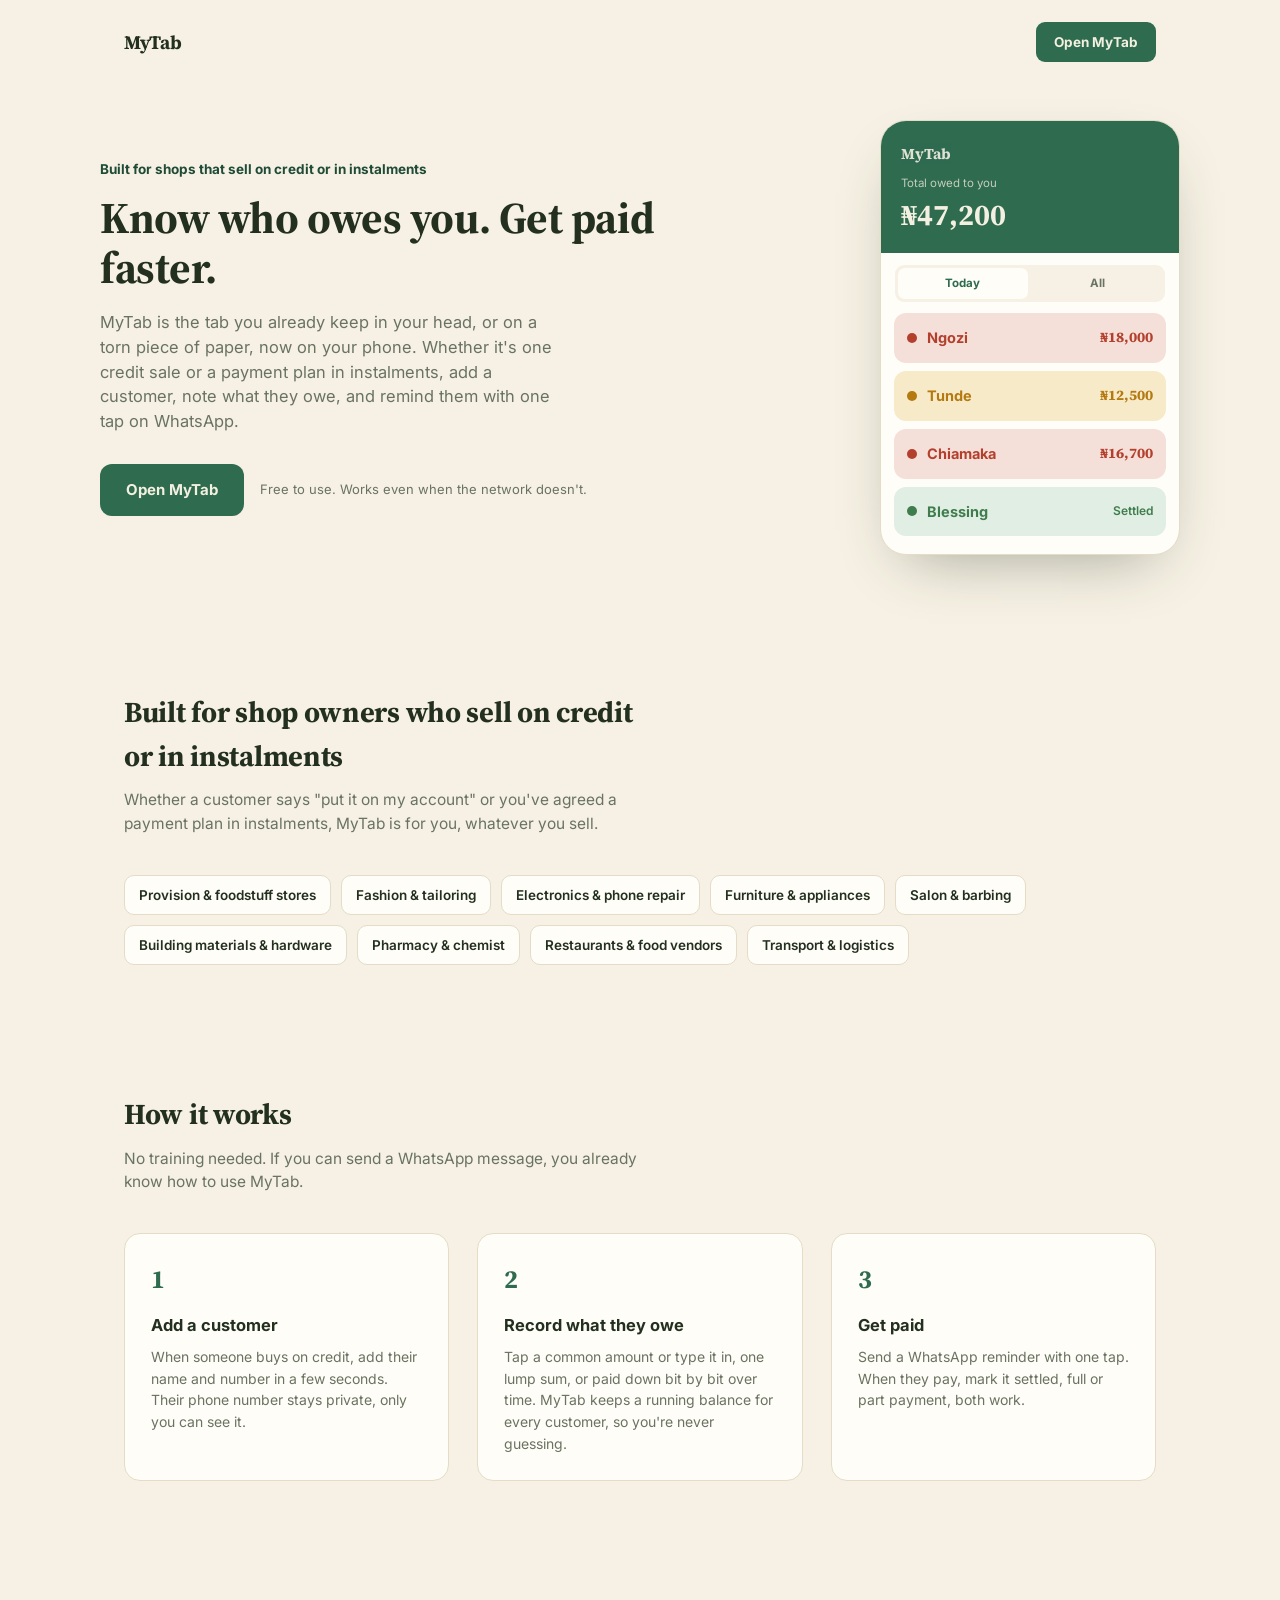
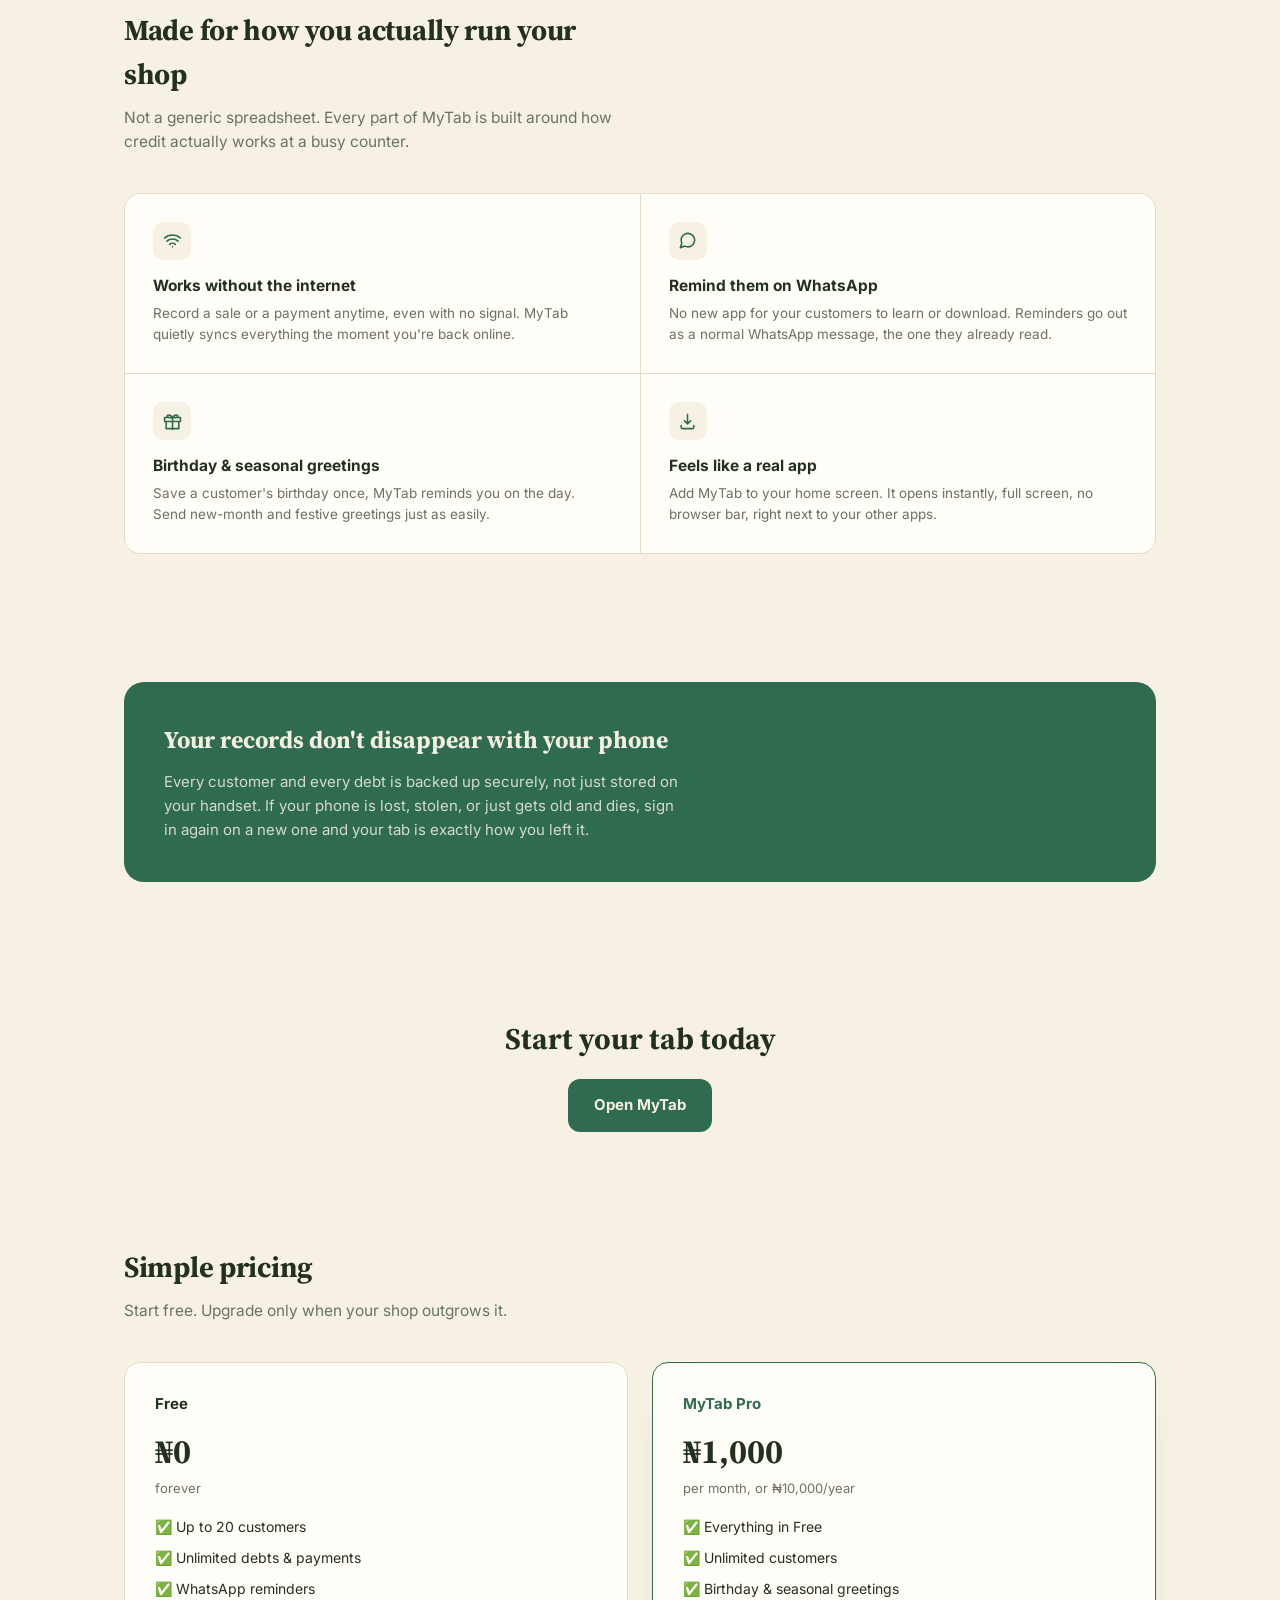
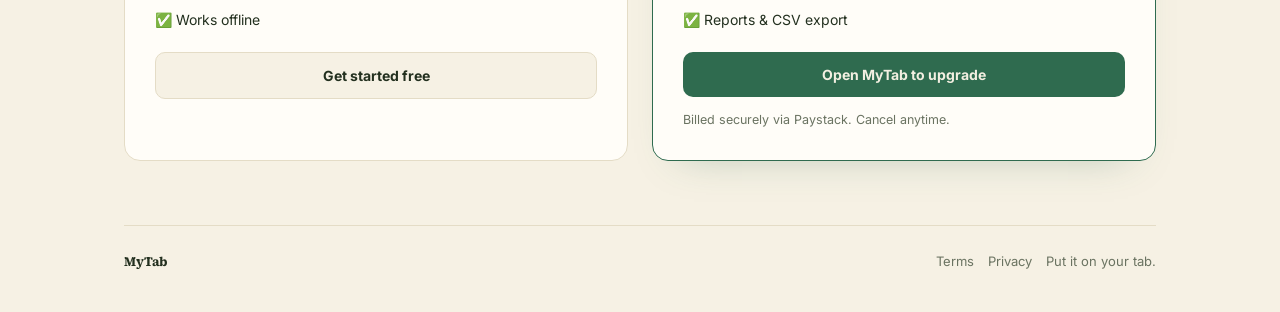
==== index.html @ be97174a "Fix mockup centering gap, add periodic sync, retry manage-subscription on cold start" ====
<!DOCTYPE html>
<html lang="en">
<head>
<meta charset="UTF-8" />
<meta name="viewport" content="width=device-width, initial-scale=1.0" />
<title>MyTab · Put it on your tab</title>
<meta name="description" content="Know who owes you, get paid faster, and never lose your customer records, even if your phone gets lost. Free to use." />
<link rel="icon" type="image/png" sizes="32x32" href="app/favicon-32.png" />
<link rel="icon" type="image/png" sizes="16x16" href="app/favicon-16.png" />
<meta name="theme-color" content="#2F6B4F" />

<meta property="og:type" content="website" />
<meta property="og:site_name" content="MyTab" />
<meta property="og:title" content="MyTab · Know who owes you. Get paid faster." />
<meta property="og:description" content="Free debt & instalment tracker for shops. Works offline, reminds customers on WhatsApp." />
<meta property="og:image" content="https://damola1-tech.github.io/MyTab/og-image.png" />
<meta property="og:url" content="https://damola1-tech.github.io/MyTab/" />
<meta name="twitter:card" content="summary_large_image" />
<meta name="twitter:title" content="MyTab · Know who owes you. Get paid faster." />
<meta name="twitter:description" content="Free debt & instalment tracker for shops. Works offline, reminds customers on WhatsApp." />
<meta name="twitter:image" content="https://damola1-tech.github.io/MyTab/og-image.png" />

<link rel="preconnect" href="https://fonts.googleapis.com" />
<link rel="preconnect" href="https://fonts.gstatic.com" crossorigin />
<link rel="stylesheet" href="https://fonts.googleapis.com/css2?family=Source+Serif+4:opsz,wght@8..60,600;8..60,700&family=Inter:wght@400;500;600;700;800&display=swap" />
<style>
  :root {
    --bg:#F6F1E4; --surface:#FFFDF8; --ink:#23301F; --ink-soft:#6A7361; --line:#E4DCC6;
    --primary:#2F6B4F; --primary-dark:#1F4B37; --accent:#C6861D;
    --red:#B3402D; --red-bg:#F5DFD9; --yellow:#B4790F; --yellow-bg:#F7EAC9; --green:#3F7D4D; --green-bg:#E1EEE3;
  }
  * { box-sizing:border-box; }
  html { scroll-behavior:smooth; }
  body { margin:0; background:var(--bg); color:var(--ink); font-family:'Inter',sans-serif; line-height:1.5; }
  a { color:inherit; }
  img, svg { display:block; }

  .wrap { max-width:1080px; margin:0 auto; padding:0 24px; }
  .nav { display:flex; align-items:center; justify-content:space-between; padding-top:22px; padding-bottom:22px; }
  .nav-brand { font-family:'Source Serif 4',serif; font-weight:700; font-size:19px; }
  .nav-cta { background:var(--primary); color:#F3EFE1; text-decoration:none; font-weight:700; font-size:13.5px; padding:10px 18px; border-radius:9px; }

  .hero { display:grid; grid-template-columns:1.1fr 0.9fr; gap:56px; align-items:center; padding:36px 0 72px; }
  .hero-eyebrow { font-size:13.5px; color:var(--primary-dark); font-weight:700; }
  .hero h1 { font-family:'Source Serif 4',serif; font-weight:700; font-size:44px; line-height:1.12; margin:14px 0 18px; letter-spacing:-0.01em; }
  .hero-sub { font-size:16.5px; color:var(--ink-soft); max-width:46ch; margin:0 0 30px; }
  .hero-ctas { display:flex; align-items:center; gap:16px; flex-wrap:wrap; }
  .btn-primary { background:var(--primary); color:#F3EFE1; text-decoration:none; font-weight:700; font-size:15px; padding:15px 26px; border-radius:12px; display:inline-block; }
  .hero-note { font-size:13px; color:var(--ink-soft); }

  /* --- phone mockup, mirrors the real app's own styling exactly --- */
  .mock-phone { width:100%; max-width:300px; margin:0 0 0 auto; background:var(--surface); border-radius:26px; border:1px solid var(--line); box-shadow:0 24px 60px -28px rgba(35,48,31,0.45); overflow:hidden; }
  .mock-hero { background:var(--primary); color:#F3EFE1; padding:22px 20px 16px; }
  .mock-brand { font-family:'Source Serif 4',serif; font-weight:700; font-size:15px; opacity:0.9; }
  .mock-label { font-size:11.5px; color:rgba(243,239,225,0.75); margin-top:9px; }
  .mock-amount { font-family:'Source Serif 4',serif; font-weight:700; font-size:30px; }
  .mock-tabs { display:flex; gap:5px; margin:12px 14px 0; background:var(--bg); border-radius:9px; padding:3px; }
  .mock-tab { flex:1; text-align:center; padding:7px; border-radius:7px; font-weight:700; font-size:11.5px; color:var(--ink-soft); }
  .mock-tab--active { background:var(--surface); color:var(--primary); }
  .mock-list { padding:11px 13px 18px; display:flex; flex-direction:column; gap:8px; }
  .mock-row { display:flex; align-items:center; gap:10px; border-radius:12px; padding:14px 13px; }
  .mock-dot { width:10px; height:10px; border-radius:50%; flex-shrink:0; }
  .mock-name { flex:1; font-size:14.5px; font-weight:700; }
  .mock-amt { font-family:'Source Serif 4',serif; font-weight:700; font-size:14.5px; }
  .mock-row--red { background:var(--red-bg); color:var(--red); }
  .mock-row--red .mock-dot { background:var(--red); }
  .mock-row--yellow { background:var(--yellow-bg); color:var(--yellow); }
  .mock-row--yellow .mock-dot { background:var(--yellow); }
  .mock-row--green { background:var(--green-bg); color:var(--green); }
  .mock-row--green .mock-dot { background:var(--green); }
  .mock-row--green .mock-amt { font-size:12px; font-family:'Inter'; font-weight:600; }

  section { padding:64px 0; }
  .section-head { max-width:52ch; margin-bottom:40px; }
  .section-head h2 { font-family:'Source Serif 4',serif; font-weight:700; font-size:29px; margin:0 0 10px; letter-spacing:-0.01em; }
  .section-head p { color:var(--ink-soft); font-size:15.5px; margin:0; }

  .steps { display:grid; grid-template-columns:repeat(3, 1fr); gap:28px; }
  .step { background:var(--surface); border:1px solid var(--line); border-radius:16px; padding:26px; }

  .audience-tags { display:flex; flex-wrap:wrap; gap:10px; }
  .audience-tag { background:var(--surface); border:1px solid var(--line); border-radius:10px; padding:9px 14px; font-size:13.5px; font-weight:600; color:var(--ink); }
  .step-num { font-family:'Source Serif 4',serif; font-weight:700; font-size:26px; color:var(--primary); }
  .step h3 { font-size:16.5px; margin:14px 0 8px; }
  .step p { font-size:14px; color:var(--ink-soft); margin:0; line-height:1.55; }

  .features { display:grid; grid-template-columns:repeat(2, 1fr); gap:1px; background:var(--line); border:1px solid var(--line); border-radius:16px; overflow:hidden; }
  .feature { background:var(--surface); padding:28px; }
  .feature-icon { width:38px; height:38px; border-radius:10px; background:var(--bg); display:flex; align-items:center; justify-content:center; color:var(--primary); margin-bottom:14px; }
  .feature h3 { font-size:15.5px; margin:0 0 6px; }
  .feature p { font-size:13.5px; color:var(--ink-soft); margin:0; line-height:1.55; }

  .trust { background:var(--primary); color:#F3EFE1; border-radius:20px; padding:40px; }
  .trust h2 { font-family:'Source Serif 4',serif; font-weight:700; font-size:24px; margin:0 0 12px; }
  .trust p { font-size:15px; color:rgba(243,239,225,0.85); max-width:58ch; margin:0; line-height:1.6; }

  .final-cta { text-align:center; padding:70px 0 50px; }
  .final-cta h2 { font-family:'Source Serif 4',serif; font-weight:700; font-size:30px; margin:0 0 18px; }

  footer { border-top:1px solid var(--line); padding:26px 0 40px; display:flex; align-items:center; justify-content:space-between; font-size:13px; color:var(--ink-soft); }
  .footer-brand { font-family:'Source Serif 4',serif; font-weight:700; color:var(--ink); }

  @media (max-width: 860px) {
    .hero { grid-template-columns:1fr; gap:40px; padding-top:8px; }
    .hero h1 { font-size:34px; }
    .mock-phone { margin:0 auto; }
    .steps { grid-template-columns:1fr; }
    .features { grid-template-columns:1fr; }
    footer { flex-direction:column; gap:10px; text-align:center; }
  }

  @media (max-width: 640px) {
    .wrap { padding:0 20px; }
    .nav { padding-top:18px; padding-bottom:18px; }
    .hero { text-align:center; }
    .hero-eyebrow { text-align:center; }
    .hero-sub { margin-left:auto; margin-right:auto; }
    .hero-ctas { flex-direction:column; gap:14px; }
    .btn-primary { width:100%; max-width:320px; margin:0 auto; text-align:center; }
    .hero-note { text-align:center; }
    .mock-phone { max-width:280px; margin:0 auto; }
    .section-head { text-align:center; margin-left:auto; margin-right:auto; }
    .audience-tags { justify-content:center; }
    .trust { padding:30px 24px; text-align:center; }
    .trust p { margin-left:auto; margin-right:auto; }
    .final-cta .btn-primary { display:block; }
  }

    .pricing-cards { display:grid; grid-template-columns:repeat(2, 1fr); gap:24px; }
  .price-card { background:var(--surface); border:1px solid var(--line); border-radius:16px; padding:30px; }
  .price-card--pro { border-color:var(--primary); box-shadow:0 20px 40px -28px rgba(47,107,79,0.35); }
  .price-name { font-weight:700; font-size:15px; }
  .price-amount { font-family:'Source Serif 4',serif; font-weight:700; font-size:34px; margin:10px 0 2px; }
  .price-period { font-size:13px; color:var(--ink-soft); margin-bottom:18px; display:block; }
  .price-list { list-style:none; padding:0; margin:0 0 22px; display:flex; flex-direction:column; gap:10px; }
  .price-list li { font-size:14px; color:var(--ink); display:flex; gap:8px; align-items:flex-start; }
  .price-cta { display:inline-block; text-decoration:none; font-weight:700; font-size:14px; padding:12px 20px; border-radius:10px; text-align:center; width:100%; }
  .price-cta--free { background:var(--bg); color:var(--ink); border:1px solid var(--line); }
  .price-cta--pro { background:var(--primary); color:#F3EFE1; }
  .price-note { font-size:12.5px; color:var(--ink-soft); margin-top:14px; }
  @media (max-width:640px) { .pricing-cards { grid-template-columns:1fr; } }
</style>
</head>
<body>

  <div class="wrap nav">
    <div class="nav-brand">MyTab</div>
    <a class="nav-cta" href="app/">Open MyTab</a>
  </div>

  <div class="wrap hero">
    <div>
      <div class="hero-eyebrow">Built for shops that sell on credit or in instalments</div>
      <h1>Know who owes you. Get paid faster.</h1>
      <p class="hero-sub">MyTab is the tab you already keep in your head, or on a torn piece of paper, now on your phone. Whether it's one credit sale or a payment plan in instalments, add a customer, note what they owe, and remind them with one tap on WhatsApp.</p>
      <div class="hero-ctas">
        <a class="btn-primary" href="app/">Open MyTab</a>
        <span class="hero-note">Free to use. Works even when the network doesn't.</span>
      </div>
    </div>
    <div class="mock-phone">
      <div class="mock-hero">
        <div class="mock-brand">MyTab</div>
        <div class="mock-label">Total owed to you</div>
        <div class="mock-amount">₦47,200</div>
      </div>
      <div class="mock-tabs">
        <div class="mock-tab mock-tab--active">Today</div>
        <div class="mock-tab">All</div>
      </div>
      <div class="mock-list">
        <div class="mock-row mock-row--red"><span class="mock-dot"></span><span class="mock-name">Ngozi</span><span class="mock-amt">₦18,000</span></div>
        <div class="mock-row mock-row--yellow"><span class="mock-dot"></span><span class="mock-name">Tunde</span><span class="mock-amt">₦12,500</span></div>
        <div class="mock-row mock-row--red"><span class="mock-dot"></span><span class="mock-name">Chiamaka</span><span class="mock-amt">₦16,700</span></div>
        <div class="mock-row mock-row--green"><span class="mock-dot"></span><span class="mock-name">Blessing</span><span class="mock-amt">Settled</span></div>
      </div>
    </div>
  </div>

  <div class="wrap">
    <section id="audience">
      <div class="section-head">
        <h2>Built for shop owners who sell on credit or in instalments</h2>
        <p>Whether a customer says "put it on my account" or you've agreed a payment plan in instalments, MyTab is for you, whatever you sell.</p>
      </div>
      <div class="audience-tags">
        <span class="audience-tag">Provision & foodstuff stores</span>
        <span class="audience-tag">Fashion & tailoring</span>
        <span class="audience-tag">Electronics & phone repair</span>
        <span class="audience-tag">Furniture & appliances</span>
        <span class="audience-tag">Salon & barbing</span>
        <span class="audience-tag">Building materials & hardware</span>
        <span class="audience-tag">Pharmacy & chemist</span>
        <span class="audience-tag">Restaurants & food vendors</span>
        <span class="audience-tag">Transport & logistics</span>
      </div>
    </section>

    <section id="how">
      <div class="section-head">
        <h2>How it works</h2>
        <p>No training needed. If you can send a WhatsApp message, you already know how to use MyTab.</p>
      </div>
      <div class="steps">
        <div class="step">
          <div class="step-num">1</div>
          <h3>Add a customer</h3>
          <p>When someone buys on credit, add their name and number in a few seconds. Their phone number stays private, only you can see it.</p>
        </div>
        <div class="step">
          <div class="step-num">2</div>
          <h3>Record what they owe</h3>
          <p>Tap a common amount or type it in, one lump sum, or paid down bit by bit over time. MyTab keeps a running balance for every customer, so you're never guessing.</p>
        </div>
        <div class="step">
          <div class="step-num">3</div>
          <h3>Get paid</h3>
          <p>Send a WhatsApp reminder with one tap. When they pay, mark it settled, full or part payment, both work.</p>
        </div>
      </div>
    </section>

    <section id="features">
      <div class="section-head">
        <h2>Made for how you actually run your shop</h2>
        <p>Not a generic spreadsheet. Every part of MyTab is built around how credit actually works at a busy counter.</p>
      </div>
      <div class="features">
        <div class="feature">
          <div class="feature-icon">
            <svg width="19" height="19" viewBox="0 0 24 24" fill="none" stroke="currentColor" stroke-width="2" stroke-linecap="round" stroke-linejoin="round"><path d="M2 8.82a15 15 0 0 1 20 0M5 12.86a10 10 0 0 1 14 0M8.5 16.9a5 5 0 0 1 7 0"/><circle cx="12" cy="20" r="1" fill="currentColor" stroke="none"/></svg>
          </div>
          <h3>Works without the internet</h3>
          <p>Record a sale or a payment anytime, even with no signal. MyTab quietly syncs everything the moment you're back online.</p>
        </div>
        <div class="feature">
          <div class="feature-icon">
            <svg width="19" height="19" viewBox="0 0 24 24" fill="none" stroke="currentColor" stroke-width="2" stroke-linecap="round" stroke-linejoin="round"><path d="M21 11.5a8.38 8.38 0 0 1-.9 3.8 8.5 8.5 0 0 1-7.6 4.7 8.38 8.38 0 0 1-3.8-.9L3 21l1.9-5.7a8.38 8.38 0 0 1-.9-3.8 8.5 8.5 0 0 1 4.7-7.6 8.38 8.38 0 0 1 3.8-.9h.5a8.48 8.48 0 0 1 8 8v.5z"/></svg>
          </div>
          <h3>Remind them on WhatsApp</h3>
          <p>No new app for your customers to learn or download. Reminders go out as a normal WhatsApp message, the one they already read.</p>
        </div>
        <div class="feature">
          <div class="feature-icon">
            <svg width="19" height="19" viewBox="0 0 24 24" fill="none" stroke="currentColor" stroke-width="2" stroke-linecap="round" stroke-linejoin="round"><path d="M20 12v9H4v-9M2 7h20v5H2zM12 22V7M12 7c-1.5-3-5-4-6.5-2.5S8 8 12 7zM12 7c1.5-3 5-4 6.5-2.5S16 8 12 7z"/></svg>
          </div>
          <h3>Birthday & seasonal greetings</h3>
          <p>Save a customer's birthday once, MyTab reminds you on the day. Send new-month and festive greetings just as easily.</p>
        </div>
        <div class="feature">
          <div class="feature-icon">
            <svg width="19" height="19" viewBox="0 0 24 24" fill="none" stroke="currentColor" stroke-width="2" stroke-linecap="round" stroke-linejoin="round"><path d="M12 3v12m0 0l-4-4m4 4l4-4M4 17v2a2 2 0 0 0 2 2h12a2 2 0 0 0 2-2v-2"/></svg>
          </div>
          <h3>Feels like a real app</h3>
          <p>Add MyTab to your home screen. It opens instantly, full screen, no browser bar, right next to your other apps.</p>
        </div>
      </div>
    </section>

    <section id="trust">
      <div class="trust">
        <h2>Your records don't disappear with your phone</h2>
        <p>Every customer and every debt is backed up securely, not just stored on your handset. If your phone is lost, stolen, or just gets old and dies, sign in again on a new one and your tab is exactly how you left it.</p>
      </div>
    </section>

    <section class="final-cta">
      <h2>Start your tab today</h2>
      <a class="btn-primary" href="app/">Open MyTab</a>
    </section>
  </div>

  <div class="wrap">
    <section id="pricing">
      <div class="section-head">
        <h2>Simple pricing</h2>
        <p>Start free. Upgrade only when your shop outgrows it.</p>
      </div>
      <div class="pricing-cards">
        <div class="price-card">
          <div class="price-name">Free</div>
          <div class="price-amount">₦0</div>
          <span class="price-period">forever</span>
          <ul class="price-list">
            <li>✅ Up to 20 customers</li>
            <li>✅ Unlimited debts & payments</li>
            <li>✅ WhatsApp reminders</li>
            <li>✅ Works offline</li>
          </ul>
          <a class="price-cta price-cta--free" href="app/">Get started free</a>
        </div>
        <div class="price-card price-card--pro">
          <div class="price-name" style="color:var(--primary);">MyTab Pro</div>
          <div class="price-amount">₦1,000</div>
          <span class="price-period">per month, or ₦10,000/year</span>
          <ul class="price-list">
            <li>✅ Everything in Free</li>
            <li>✅ Unlimited customers</li>
            <li>✅ Birthday & seasonal greetings</li>
            <li>✅ Reports & CSV export</li>
          </ul>
          <a class="price-cta price-cta--pro" href="app/">Open MyTab to upgrade</a>
          <div class="price-note">Billed securely via Paystack. Cancel anytime.</div>
        </div>
      </div>
    </section>

    <footer>
      <div class="footer-brand">MyTab</div>
      <div style="display:flex; gap:14px; align-items:center;">
        <a href="terms.html" style="color:var(--ink-soft); text-decoration:none;">Terms</a>
        <a href="privacy.html" style="color:var(--ink-soft); text-decoration:none;">Privacy</a>
        <span>Put it on your tab.</span>
      </div>
    </footer>
  </div>

</body>
</html>
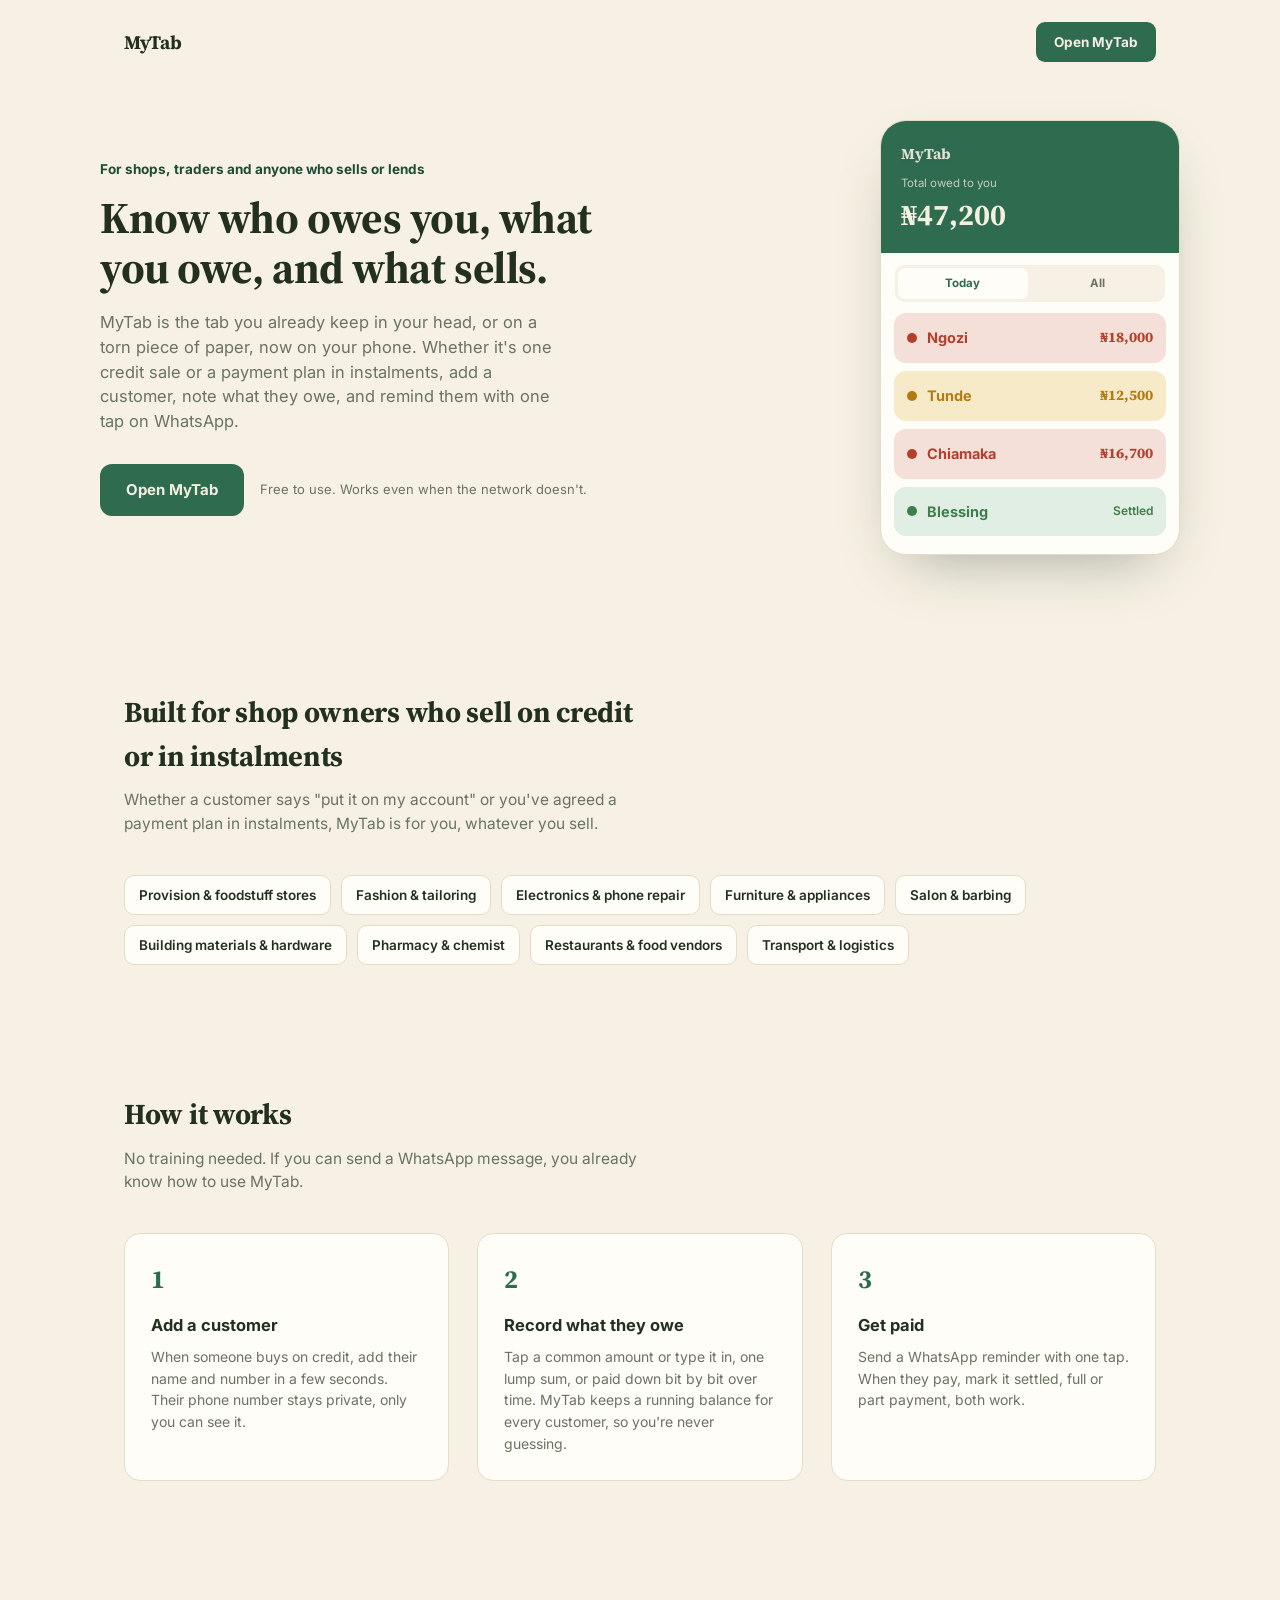
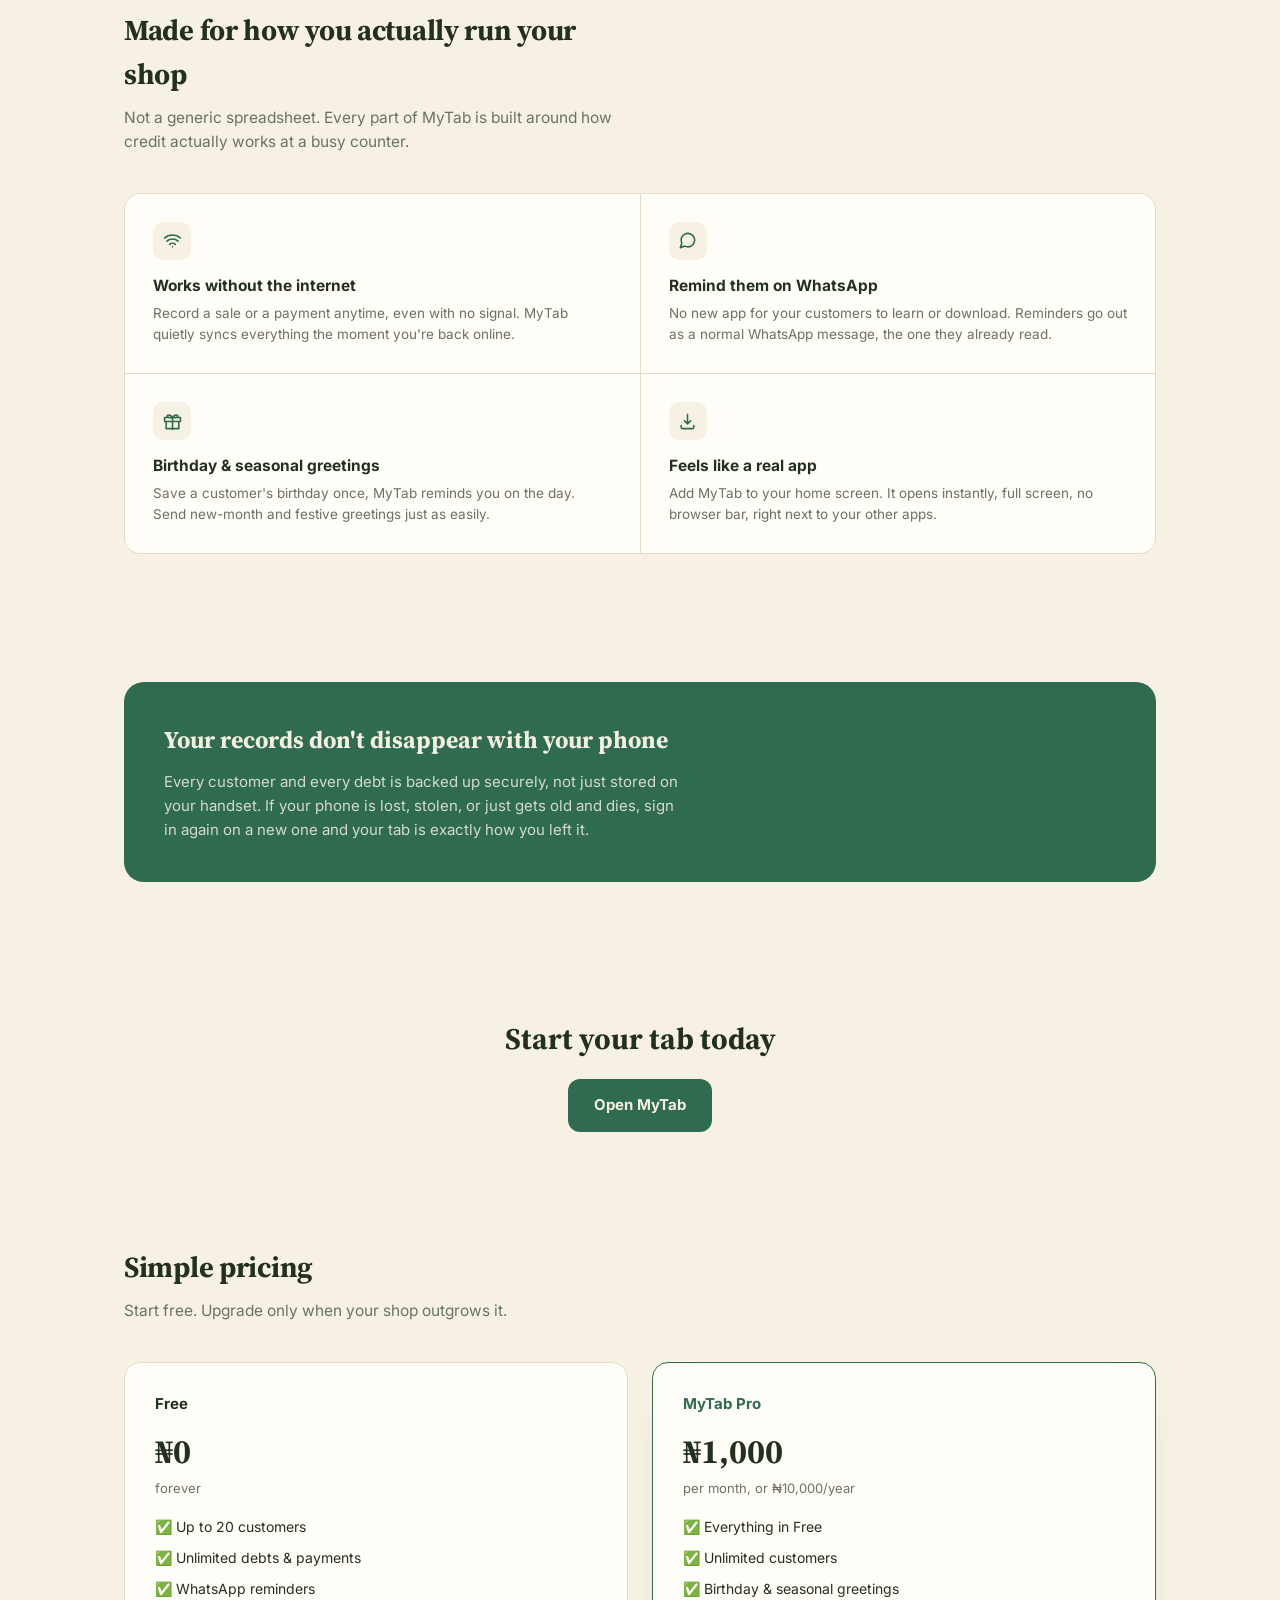
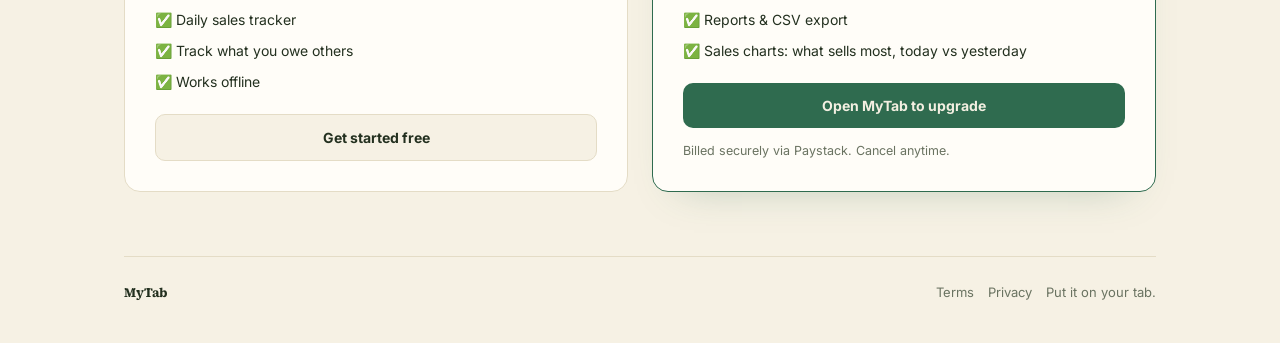
==== commit e934d130: "Release: Sales, I owe, Summary, automatic sync and easy mode move to the main app - app/index.html i" ====
--- a/index.html
+++ b/index.html
@@ -4,7 +4,7 @@
 <meta charset="UTF-8" />
 <meta name="viewport" content="width=device-width, initial-scale=1.0" />
 <title>MyTab · Put it on your tab</title>
-<meta name="description" content="Know who owes you, get paid faster, and never lose your customer records, even if your phone gets lost. Free to use." />
+<meta name="description" content="Track who owes you, what you owe, and what you sell each day. See what sells most. Works offline, free to start." />
 <link rel="icon" type="image/png" sizes="32x32" href="app/favicon-32.png" />
 <link rel="icon" type="image/png" sizes="16x16" href="app/favicon-16.png" />
 <meta name="theme-color" content="#2F6B4F" />
@@ -150,8 +150,8 @@
 
   <div class="wrap hero">
     <div>
-      <div class="hero-eyebrow">Built for shops that sell on credit or in instalments</div>
-      <h1>Know who owes you. Get paid faster.</h1>
+      <div class="hero-eyebrow">For shops, traders and anyone who sells or lends</div>
+      <h1>Know who owes you, what you owe, and what sells.</h1>
       <p class="hero-sub">MyTab is the tab you already keep in your head, or on a torn piece of paper, now on your phone. Whether it's one credit sale or a payment plan in instalments, add a customer, note what they owe, and remind them with one tap on WhatsApp.</p>
       <div class="hero-ctas">
         <a class="btn-primary" href="app/">Open MyTab</a>
@@ -285,6 +285,8 @@
             <li>✅ Up to 20 customers</li>
             <li>✅ Unlimited debts & payments</li>
             <li>✅ WhatsApp reminders</li>
+            <li>✅ Daily sales tracker</li>
+            <li>✅ Track what you owe others</li>
             <li>✅ Works offline</li>
           </ul>
           <a class="price-cta price-cta--free" href="app/">Get started free</a>
@@ -298,6 +300,7 @@
             <li>✅ Unlimited customers</li>
             <li>✅ Birthday & seasonal greetings</li>
             <li>✅ Reports & CSV export</li>
+            <li>✅ Sales charts: what sells most, today vs yesterday</li>
           </ul>
           <a class="price-cta price-cta--pro" href="app/">Open MyTab to upgrade</a>
           <div class="price-note">Billed securely via Paystack. Cancel anytime.</div>
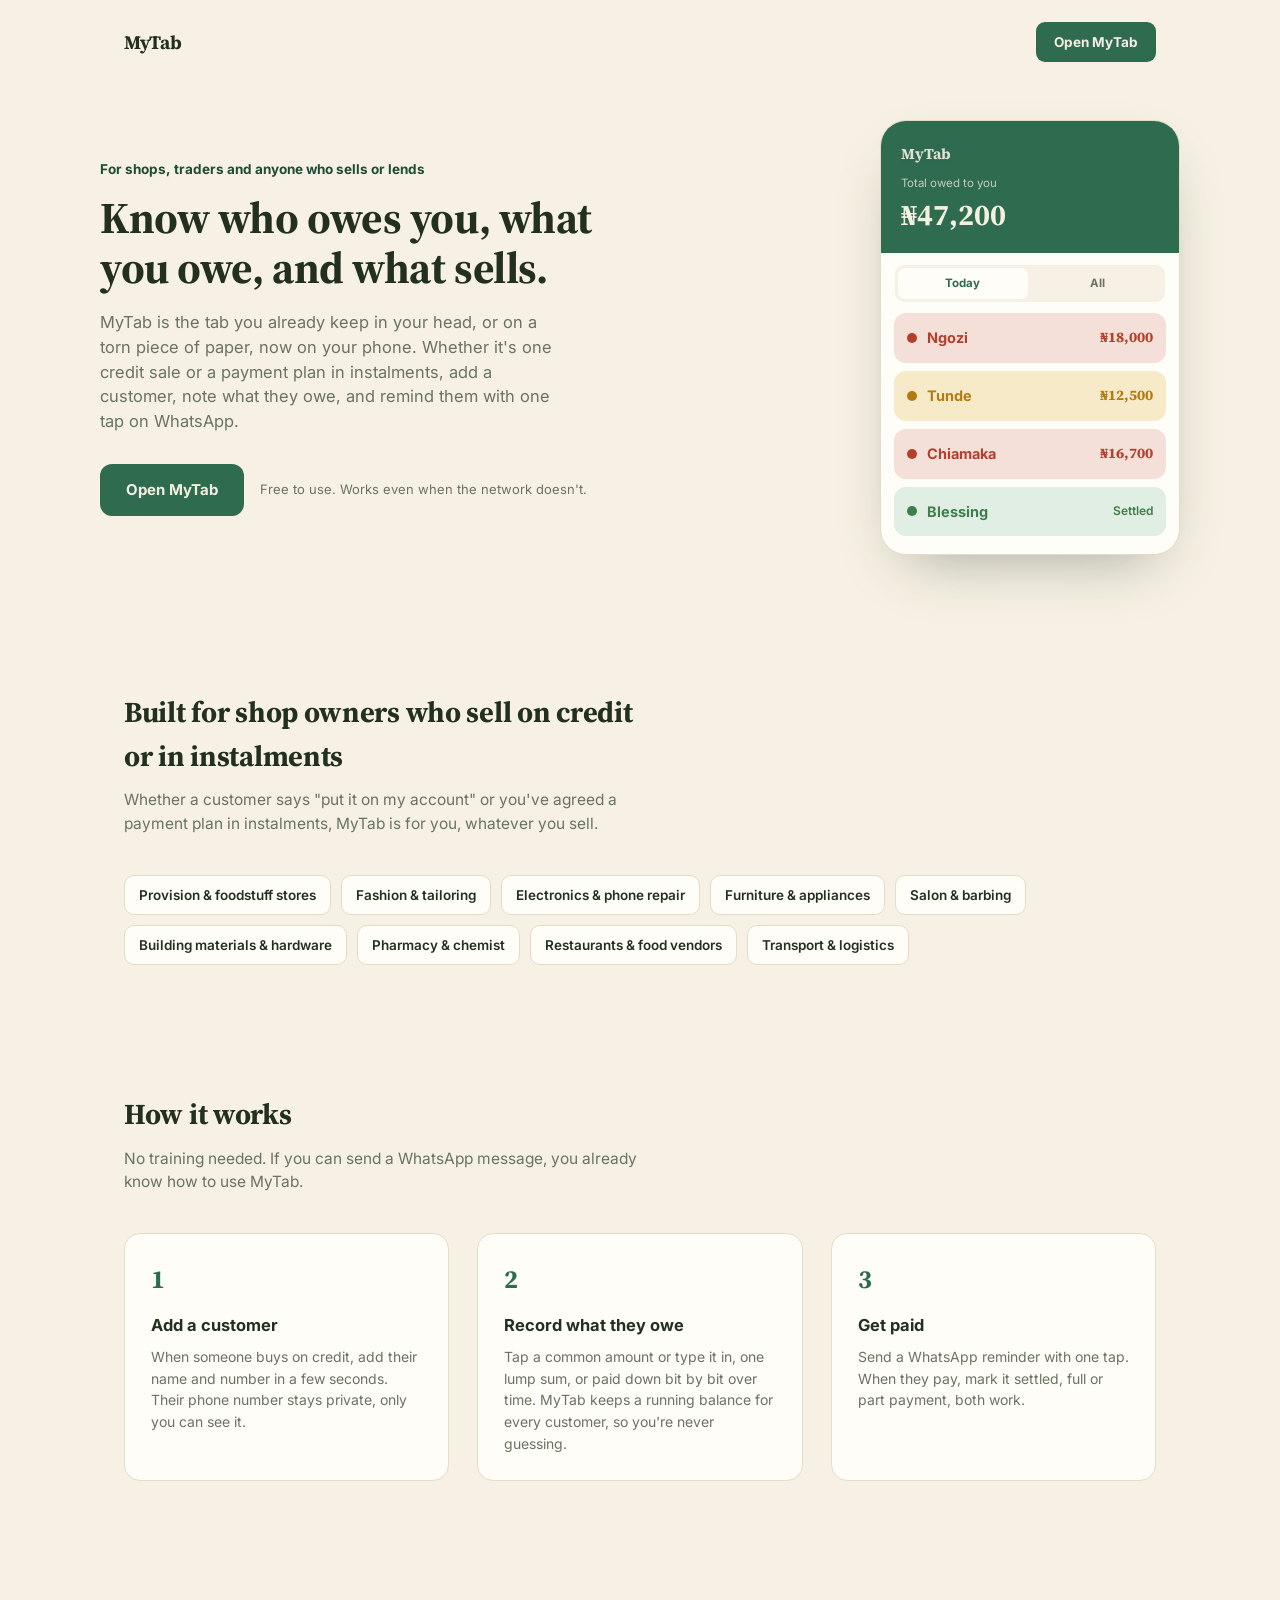
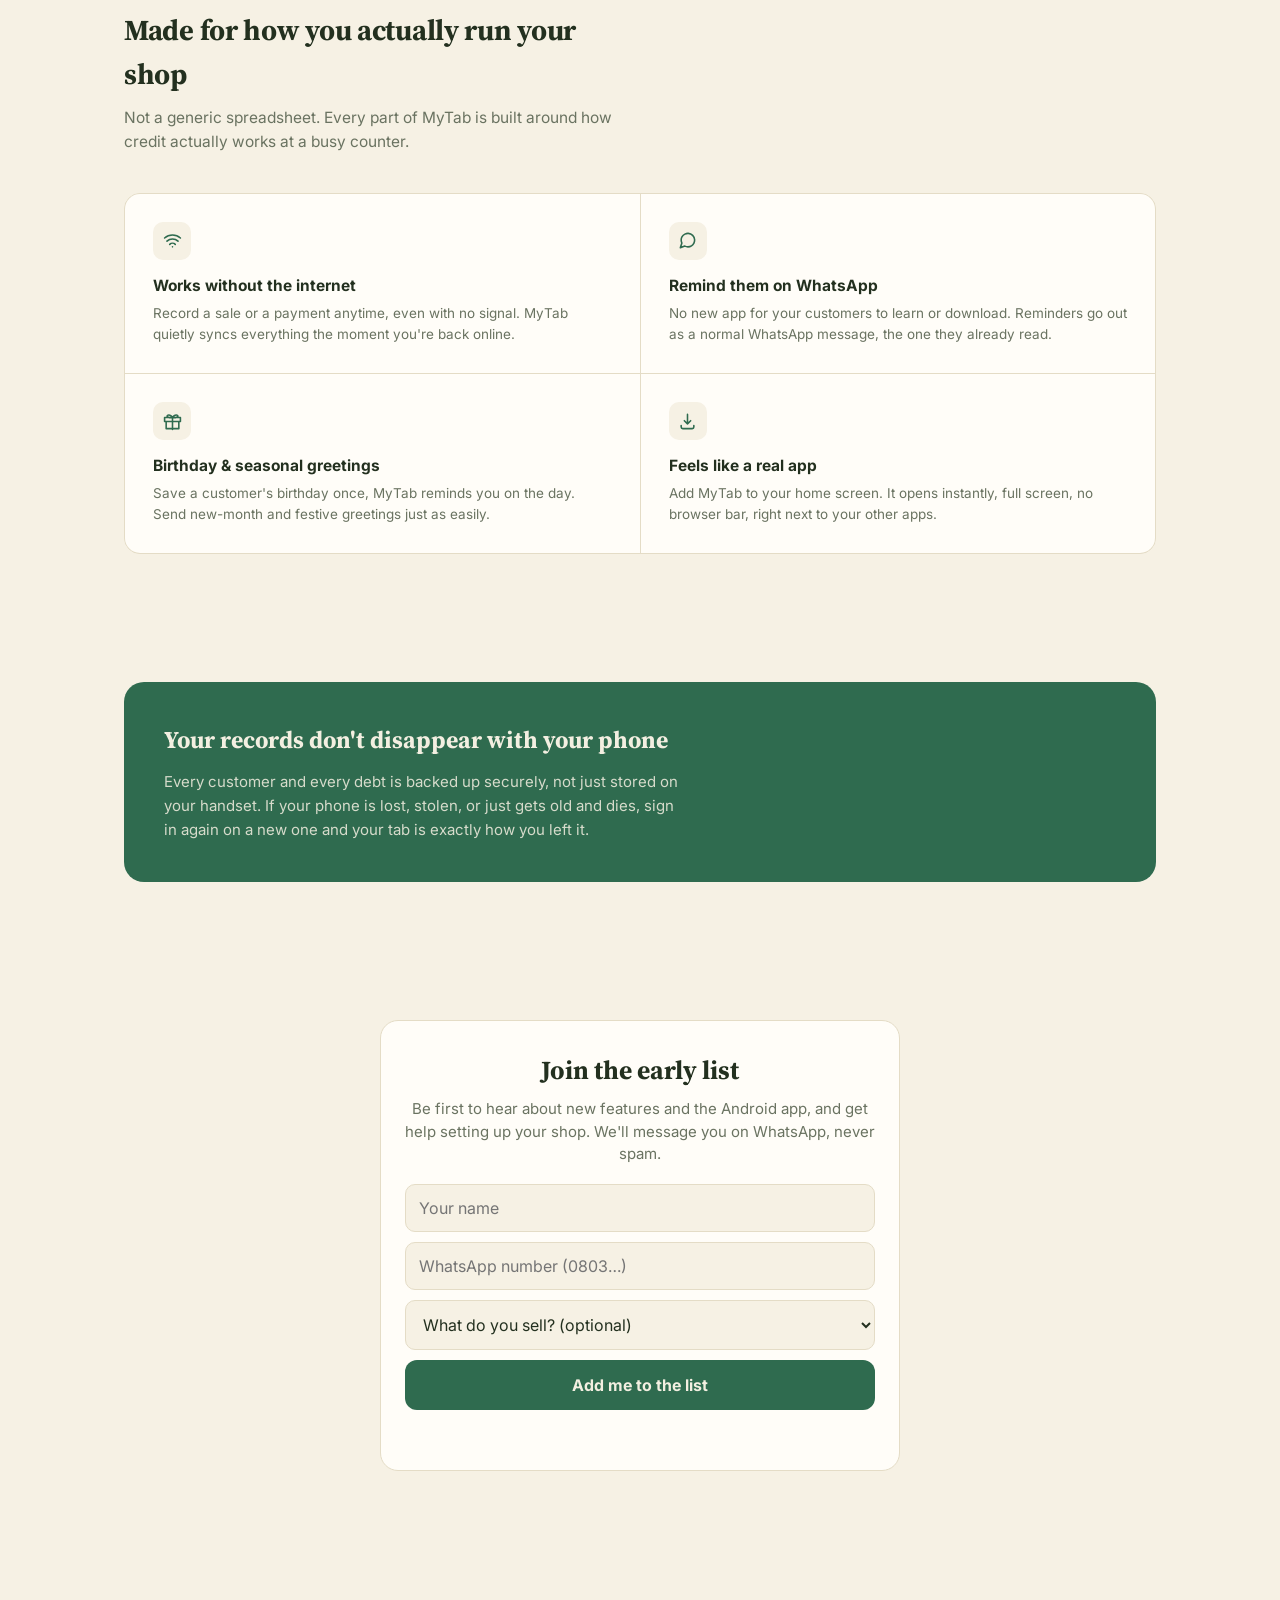
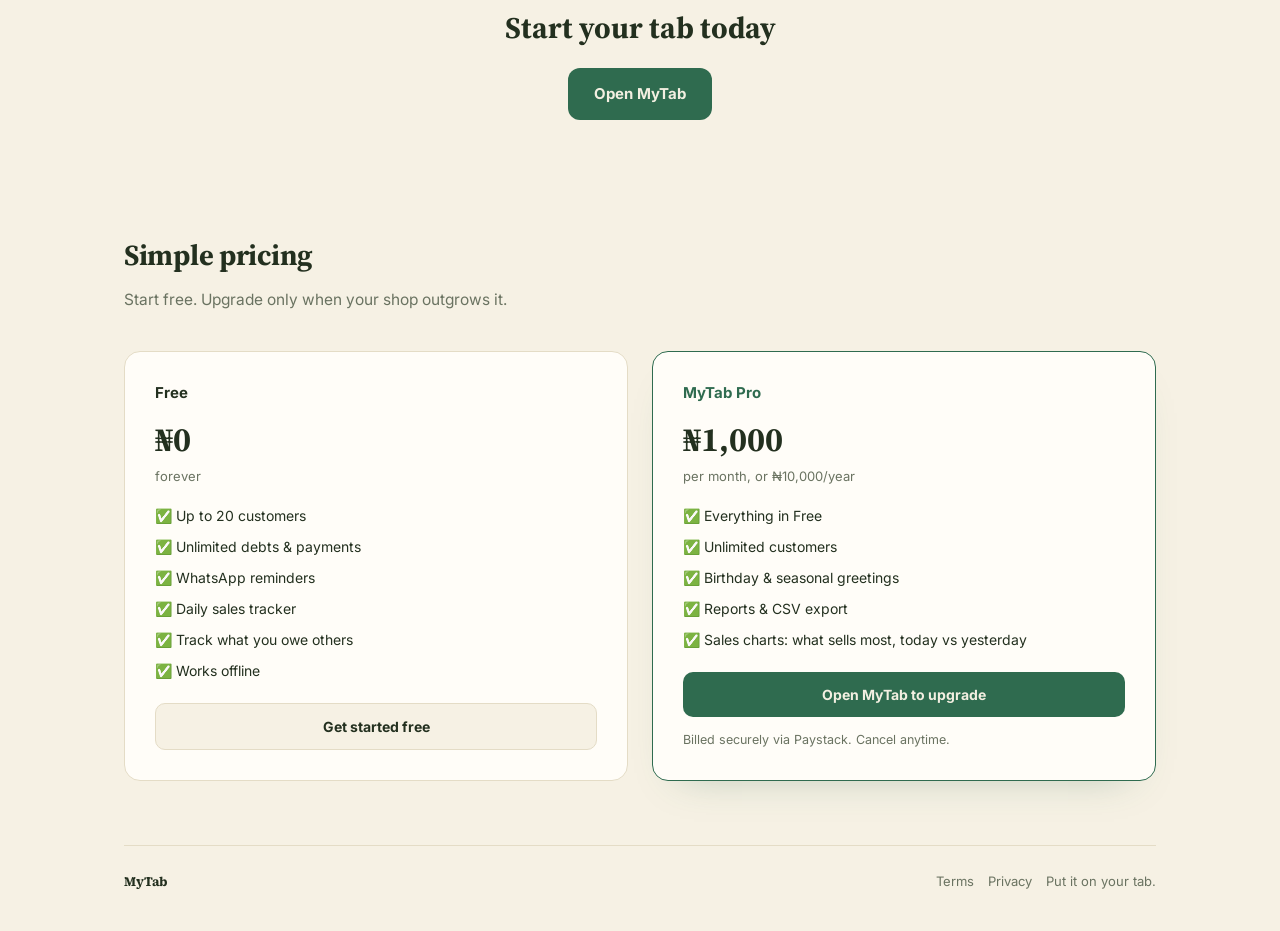
==== commit d1fafe56: "Landing page: early-list signup form Co-Authored-By: Claude Sonnet 5.5 <noreply@anthropic.com> Claud" ====
--- a/index.html
+++ b/index.html
@@ -94,6 +94,15 @@
   .trust h2 { font-family:'Source Serif 4',serif; font-weight:700; font-size:24px; margin:0 0 12px; }
   .trust p { font-size:15px; color:rgba(243,239,225,0.85); max-width:58ch; margin:0; line-height:1.6; }
 
+  .wl { background:var(--surface); border:1px solid var(--line); border-radius:18px; padding:30px 24px; max-width:520px; margin:10px auto 0; text-align:center; }
+  .wl h2 { font-family:'Source Serif 4',serif; font-weight:700; font-size:26px; margin:0 0 8px; }
+  .wl p { color:var(--ink-soft); font-size:15px; margin:0 0 18px; }
+  .wl form { display:flex; flex-direction:column; gap:10px; text-align:left; }
+  .wl input, .wl select { border:1px solid var(--line); border-radius:10px; padding:13px; font-size:16px; font-family:inherit; color:var(--ink); background:var(--bg); width:100%; }
+  .wl button { background:var(--primary); color:#F3EFE1; border:none; font-weight:700; font-size:16px; padding:15px; border-radius:12px; cursor:pointer; font-family:inherit; }
+  .wl button[disabled] { opacity:.6; }
+  .wl-msg { font-size:14px; min-height:20px; text-align:center; }
+  .wl-msg--err { color:#B3382B; } .wl-msg--ok { color:var(--primary); font-weight:700; }
   .final-cta { text-align:center; padding:70px 0 50px; }
   .final-cta h2 { font-family:'Source Serif 4',serif; font-weight:700; font-size:30px; margin:0 0 18px; }
 
@@ -264,6 +273,23 @@
       </div>
     </section>
 
+    <section id="waitlist">
+      <div class="wl">
+        <h2>Join the early list</h2>
+        <p>Be first to hear about new features and the Android app, and get help setting up your shop. We'll message you on WhatsApp, never spam.</p>
+        <form id="wlForm" novalidate>
+          <input id="wlName" type="text" placeholder="Your name" autocomplete="name" maxlength="80" />
+          <input id="wlPhone" type="tel" inputmode="numeric" placeholder="WhatsApp number (0803…)" autocomplete="tel" maxlength="20" />
+          <select id="wlType">
+            <option value="">What do you sell? (optional)</option>
+            <option>Provisions / supermarket</option><option>Pure water / drinks / ice block</option><option>Food / restaurant</option><option>Fashion / tailoring</option><option>Pharmacy / chemist</option><option>Building materials / hardware</option><option>Phones / electronics</option><option>Other</option>
+          </select>
+          <button type="submit" id="wlBtn">Add me to the list</button>
+          <div class="wl-msg" id="wlMsg" role="status"></div>
+        </form>
+      </div>
+    </section>
+
     <section class="final-cta">
       <h2>Start your tab today</h2>
       <a class="btn-primary" href="app/">Open MyTab</a>
@@ -318,5 +344,23 @@
     </footer>
   </div>
 
+<script>
+(function () {
+  var f = document.getElementById("wlForm"); if (!f) return;
+  var msg = document.getElementById("wlMsg"), btn = document.getElementById("wlBtn");
+  function say(t, ok) { msg.textContent = t; msg.className = "wl-msg " + (ok ? "wl-msg--ok" : "wl-msg--err"); }
+  f.addEventListener("submit", function (e) {
+    e.preventDefault();
+    var name = document.getElementById("wlName").value.trim(), phone = document.getElementById("wlPhone").value.replace(/[\s-]/g, "");
+    if (!name) return say("Please enter your name.", false);
+    if (!/^(\+?234|0)\d{10}$/.test(phone)) return say("Enter a Nigerian phone number, like 0803 123 4567.", false);
+    btn.disabled = true; say("Adding you…", true);
+    fetch("https://mytab-backend-ch5s.onrender.com/public/waitlist", { method: "POST", headers: { "Content-Type": "application/json" }, body: JSON.stringify({ name: name, phone: phone, shopType: document.getElementById("wlType").value }) })
+      .then(function (r) { return r.json().then(function (b) { return { ok: r.ok, b: b }; }); })
+      .then(function (x) { btn.disabled = false; if (x.ok) { f.reset(); say("You're on the list ✓ We'll message you on WhatsApp.", true); } else say((x.b && x.b.error) || "Something went wrong, try again.", false); })
+      .catch(function () { btn.disabled = false; say("Couldn't reach the server. Check your network and try again.", false); });
+  });
+})();
+</script>
 </body>
 </html>
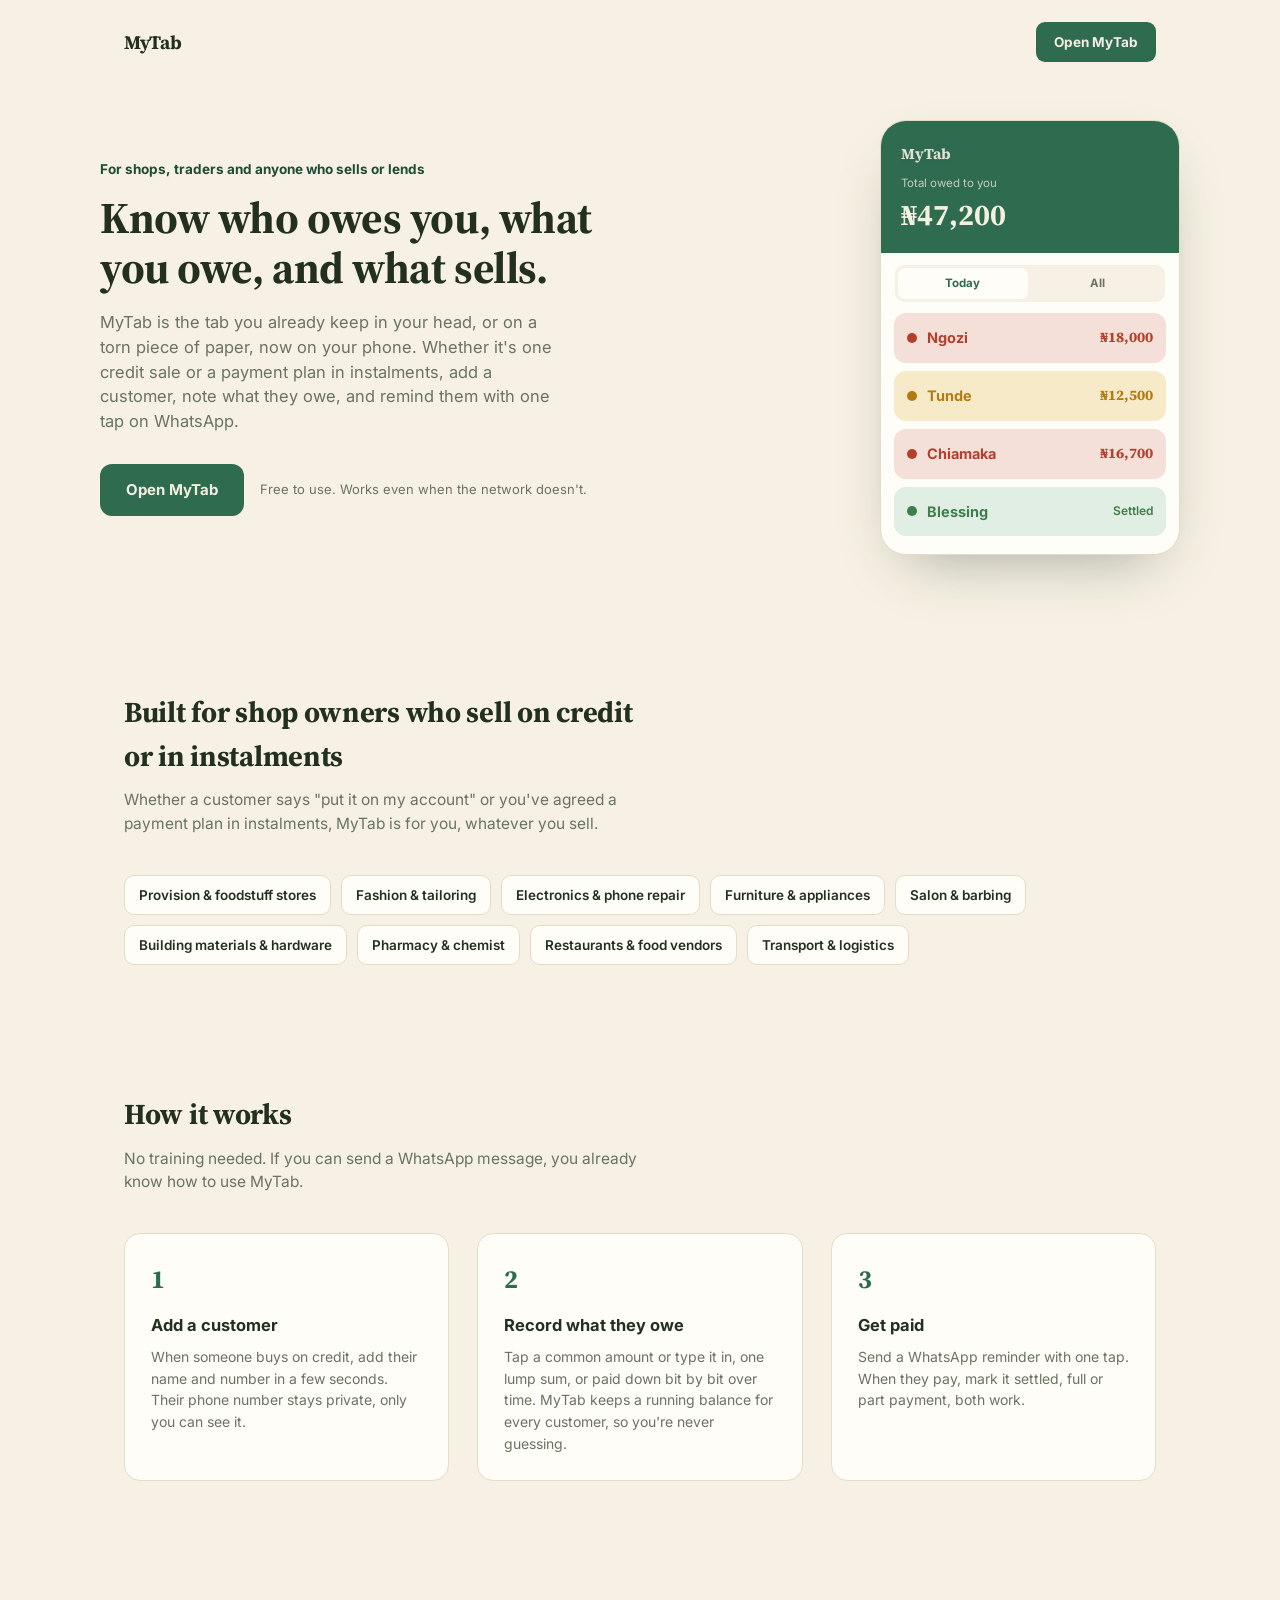
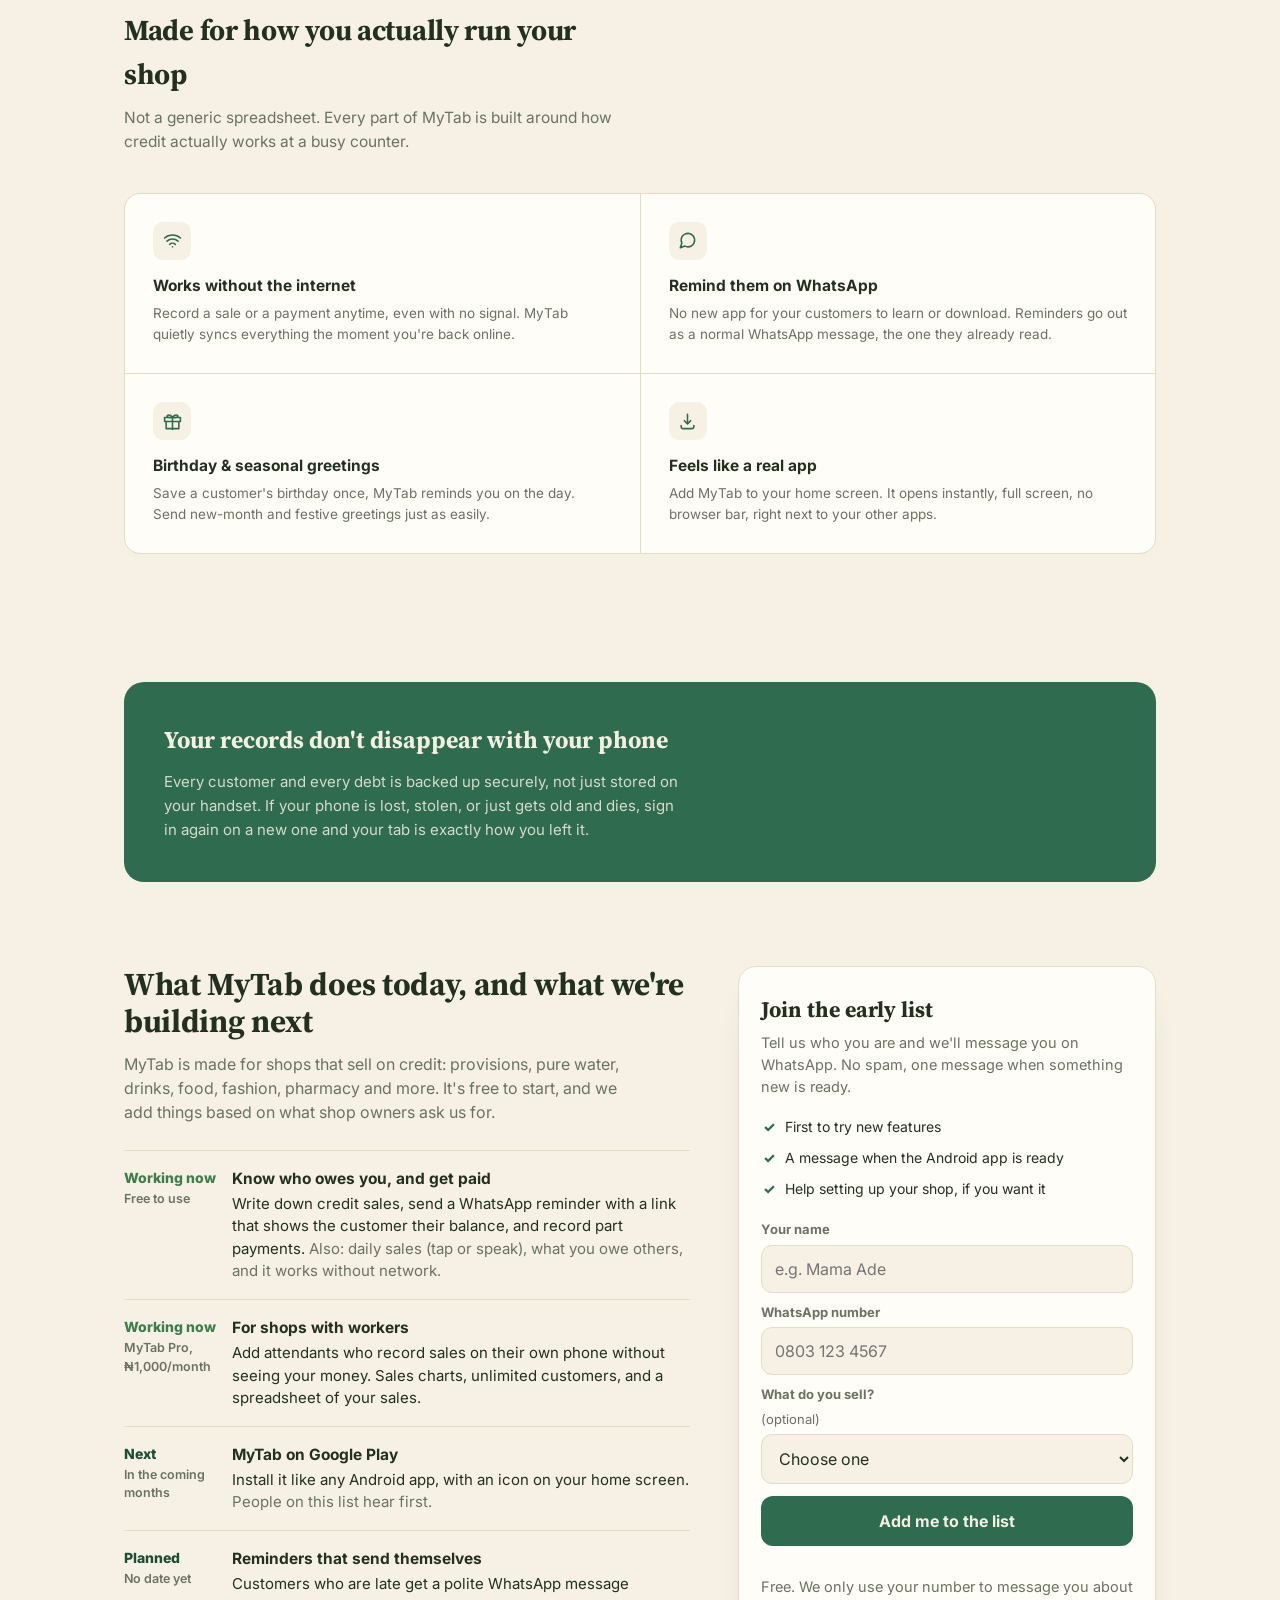
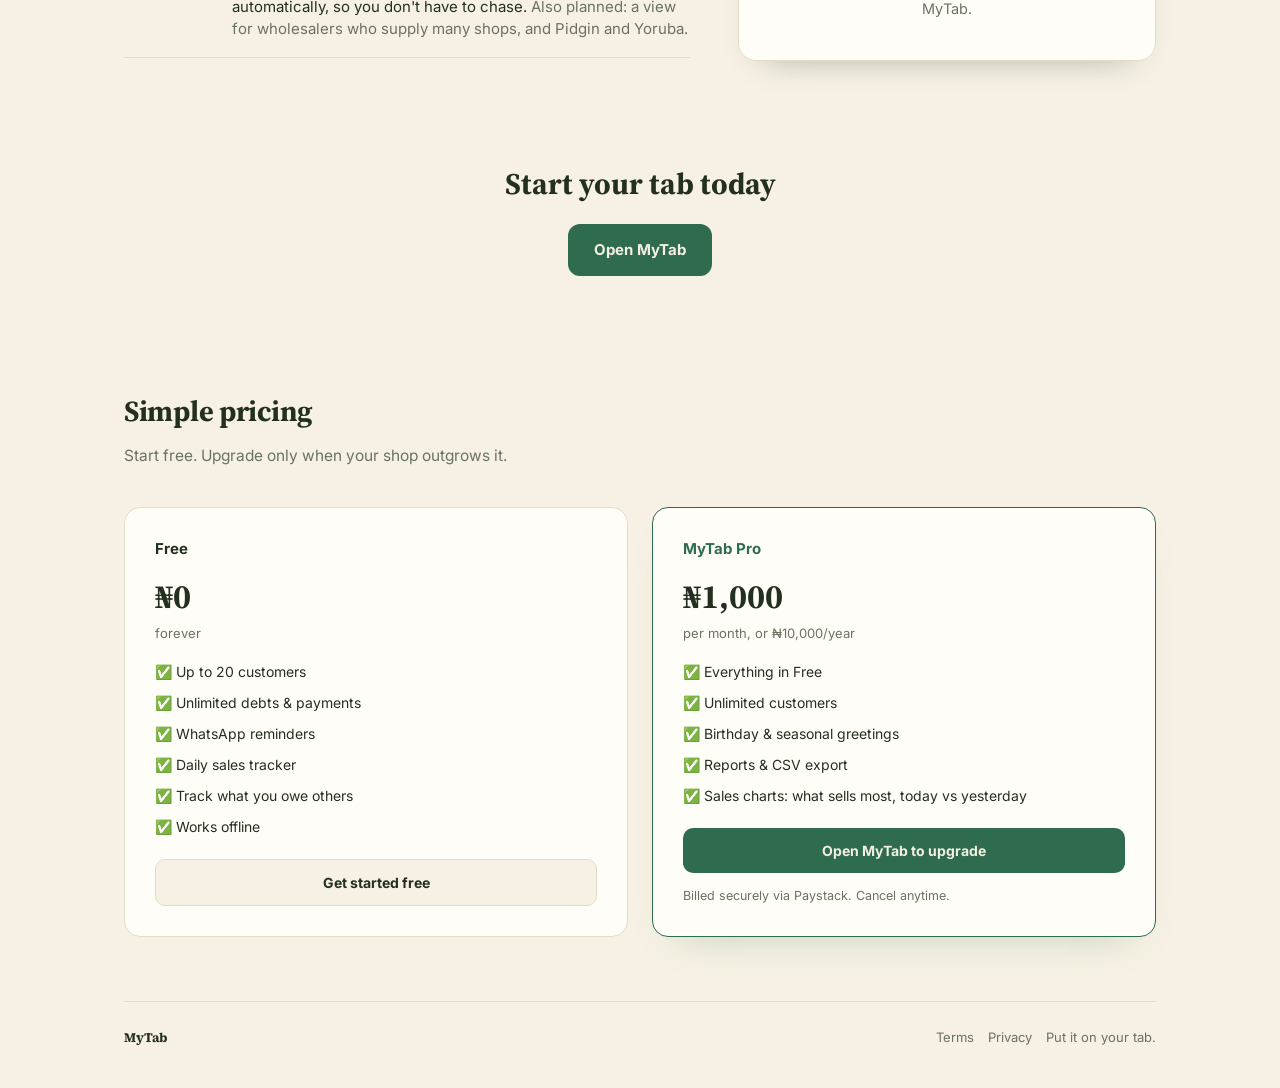
==== commit 336692bc: "App UI refresh (ledger look, age on each customer, bigger touch targets) + clearer waitlist section " ====
--- a/index.html
+++ b/index.html
@@ -94,15 +94,34 @@
   .trust h2 { font-family:'Source Serif 4',serif; font-weight:700; font-size:24px; margin:0 0 12px; }
   .trust p { font-size:15px; color:rgba(243,239,225,0.85); max-width:58ch; margin:0; line-height:1.6; }
 
-  .wl { background:var(--surface); border:1px solid var(--line); border-radius:18px; padding:30px 24px; max-width:520px; margin:10px auto 0; text-align:center; }
-  .wl h2 { font-family:'Source Serif 4',serif; font-weight:700; font-size:26px; margin:0 0 8px; }
-  .wl p { color:var(--ink-soft); font-size:15px; margin:0 0 18px; }
-  .wl form { display:flex; flex-direction:column; gap:10px; text-align:left; }
-  .wl input, .wl select { border:1px solid var(--line); border-radius:10px; padding:13px; font-size:16px; font-family:inherit; color:var(--ink); background:var(--bg); width:100%; }
-  .wl button { background:var(--primary); color:#F3EFE1; border:none; font-weight:700; font-size:16px; padding:15px; border-radius:12px; cursor:pointer; font-family:inherit; }
-  .wl button[disabled] { opacity:.6; }
+  #waitlist { padding:20px 0 30px; }
+  .wl-grid { display:grid; grid-template-columns:1.15fr .85fr; gap:48px; align-items:start; }
+  .wl-copy h2 { font-family:'Source Serif 4',serif; font-weight:700; font-size:32px; line-height:1.15; margin:0 0 12px; letter-spacing:-0.01em; }
+  .wl-copy > p { color:var(--ink-soft); font-size:16px; margin:0 0 26px; max-width:52ch; }
+  .road { margin:0; padding:0; list-style:none; border-top:1px solid var(--line); }
+  .road li { display:grid; grid-template-columns:92px 1fr; gap:16px; padding:16px 0; border-bottom:1px solid var(--line); }
+  .road-when { font-weight:800; font-size:14px; color:var(--primary-dark); }
+  .road-when span { display:block; font-weight:600; font-size:12.5px; color:var(--ink-soft); margin-top:2px; }
+  .road-what { font-size:15px; color:var(--ink); }
+  .road-what b { display:block; font-size:15.5px; margin-bottom:3px; }
+  .road-what em { font-style:normal; color:var(--ink-soft); }
+  .road li.road--live .road-when { color:var(--green, #3F7D4D); }
+  .wl-form { position:sticky; top:20px; background:var(--surface); border:1px solid var(--line); border-radius:18px; padding:26px 22px; box-shadow:0 18px 34px -26px rgba(35,48,31,.45); }
+  .wl-form h3 { font-family:'Source Serif 4',serif; font-size:22px; margin:0 0 6px; }
+  .wl-form > p { color:var(--ink-soft); font-size:14.5px; margin:0 0 14px; }
+  .wl-perks { margin:0 0 16px; padding:0; list-style:none; font-size:14px; }
+  .wl-perks li { padding:5px 0 5px 24px; position:relative; }
+  .wl-perks li::before { content:"✓"; position:absolute; left:2px; color:var(--primary); font-weight:800; }
+  .wl-form form { display:flex; flex-direction:column; gap:10px; }
+  .wl-form label { font-size:13px; font-weight:700; color:var(--ink-soft); display:flex; flex-direction:column; gap:5px; }
+  .wl-form input, .wl-form select { border:1px solid var(--line); border-radius:11px; padding:13px; font-size:16px; font-family:inherit; color:var(--ink); background:var(--bg); width:100%; }
+  .wl-form button { background:var(--primary); color:#F3EFE1; border:none; font-weight:700; font-size:16px; padding:15px; border-radius:12px; cursor:pointer; font-family:inherit; margin-top:2px; }
+  .wl-form button[disabled] { opacity:.6; }
+  .wl-fine { font-size:12.5px; color:var(--ink-soft); text-align:center; margin:2px 0 0; }
   .wl-msg { font-size:14px; min-height:20px; text-align:center; }
   .wl-msg--err { color:#B3382B; } .wl-msg--ok { color:var(--primary); font-weight:700; }
+  @media (max-width: 820px) { .wl-grid { grid-template-columns:1fr; gap:30px; } .wl-form { position:static; } .wl-copy h2 { font-size:27px; } }
+  @media (max-width: 480px) { .road li { grid-template-columns:1fr; gap:4px; } }
   .final-cta { text-align:center; padding:70px 0 50px; }
   .final-cta h2 { font-family:'Source Serif 4',serif; font-weight:700; font-size:30px; margin:0 0 18px; }
 
@@ -274,19 +293,51 @@
     </section>
 
     <section id="waitlist">
-      <div class="wl">
-        <h2>Join the early list</h2>
-        <p>Be first to hear about new features and the Android app, and get help setting up your shop. We'll message you on WhatsApp, never spam.</p>
-        <form id="wlForm" novalidate>
-          <input id="wlName" type="text" placeholder="Your name" autocomplete="name" maxlength="80" />
-          <input id="wlPhone" type="tel" inputmode="numeric" placeholder="WhatsApp number (0803…)" autocomplete="tel" maxlength="20" />
-          <select id="wlType">
-            <option value="">What do you sell? (optional)</option>
-            <option>Provisions / supermarket</option><option>Pure water / drinks / ice block</option><option>Food / restaurant</option><option>Fashion / tailoring</option><option>Pharmacy / chemist</option><option>Building materials / hardware</option><option>Phones / electronics</option><option>Other</option>
-          </select>
-          <button type="submit" id="wlBtn">Add me to the list</button>
-          <div class="wl-msg" id="wlMsg" role="status"></div>
-        </form>
+      <div class="wl-grid">
+        <div class="wl-copy">
+          <h2>What MyTab does today, and what we're building next</h2>
+          <p>MyTab is made for shops that sell on credit: provisions, pure water, drinks, food, fashion, pharmacy and more. It's free to start, and we add things based on what shop owners ask us for.</p>
+          <ol class="road">
+            <li class="road--live">
+              <div class="road-when">Working now<span>Free to use</span></div>
+              <div class="road-what"><b>Know who owes you, and get paid</b>Write down credit sales, send a WhatsApp reminder with a link that shows the customer their balance, and record part payments. <em>Also: daily sales (tap or speak), what you owe others, and it works without network.</em></div>
+            </li>
+            <li class="road--live">
+              <div class="road-when">Working now<span>MyTab Pro, ₦1,000/month</span></div>
+              <div class="road-what"><b>For shops with workers</b>Add attendants who record sales on their own phone without seeing your money. Sales charts, unlimited customers, and a spreadsheet of your sales.</div>
+            </li>
+            <li>
+              <div class="road-when">Next<span>In the coming months</span></div>
+              <div class="road-what"><b>MyTab on Google Play</b>Install it like any Android app, with an icon on your home screen. <em>People on this list hear first.</em></div>
+            </li>
+            <li>
+              <div class="road-when">Planned<span>No date yet</span></div>
+              <div class="road-what"><b>Reminders that send themselves</b>Customers who are late get a polite WhatsApp message automatically, so you don't have to chase. <em>Also planned: a view for wholesalers who supply many shops, and Pidgin and Yoruba.</em></div>
+            </li>
+          </ol>
+        </div>
+        <div class="wl-form">
+          <h3>Join the early list</h3>
+          <p>Tell us who you are and we'll message you on WhatsApp. No spam, one message when something new is ready.</p>
+          <ul class="wl-perks">
+            <li>First to try new features</li>
+            <li>A message when the Android app is ready</li>
+            <li>Help setting up your shop, if you want it</li>
+          </ul>
+          <form id="wlForm" novalidate>
+            <label>Your name<input id="wlName" type="text" placeholder="e.g. Mama Ade" autocomplete="name" maxlength="80" /></label>
+            <label>WhatsApp number<input id="wlPhone" type="tel" inputmode="numeric" placeholder="0803 123 4567" autocomplete="tel" maxlength="20" /></label>
+            <label>What do you sell? <span style="font-weight:400">(optional)</span>
+              <select id="wlType">
+                <option value="">Choose one</option>
+                <option>Provisions / supermarket</option><option>Pure water / drinks / ice block</option><option>Food / restaurant</option><option>Fashion / tailoring</option><option>Pharmacy / chemist</option><option>Building materials / hardware</option><option>Phones / electronics</option><option>Other</option>
+              </select>
+            </label>
+            <button type="submit" id="wlBtn">Add me to the list</button>
+            <div class="wl-msg" id="wlMsg" role="status"></div>
+          </form>
+          <p class="wl-fine">Free. We only use your number to message you about MyTab.</p>
+        </div>
       </div>
     </section>
 
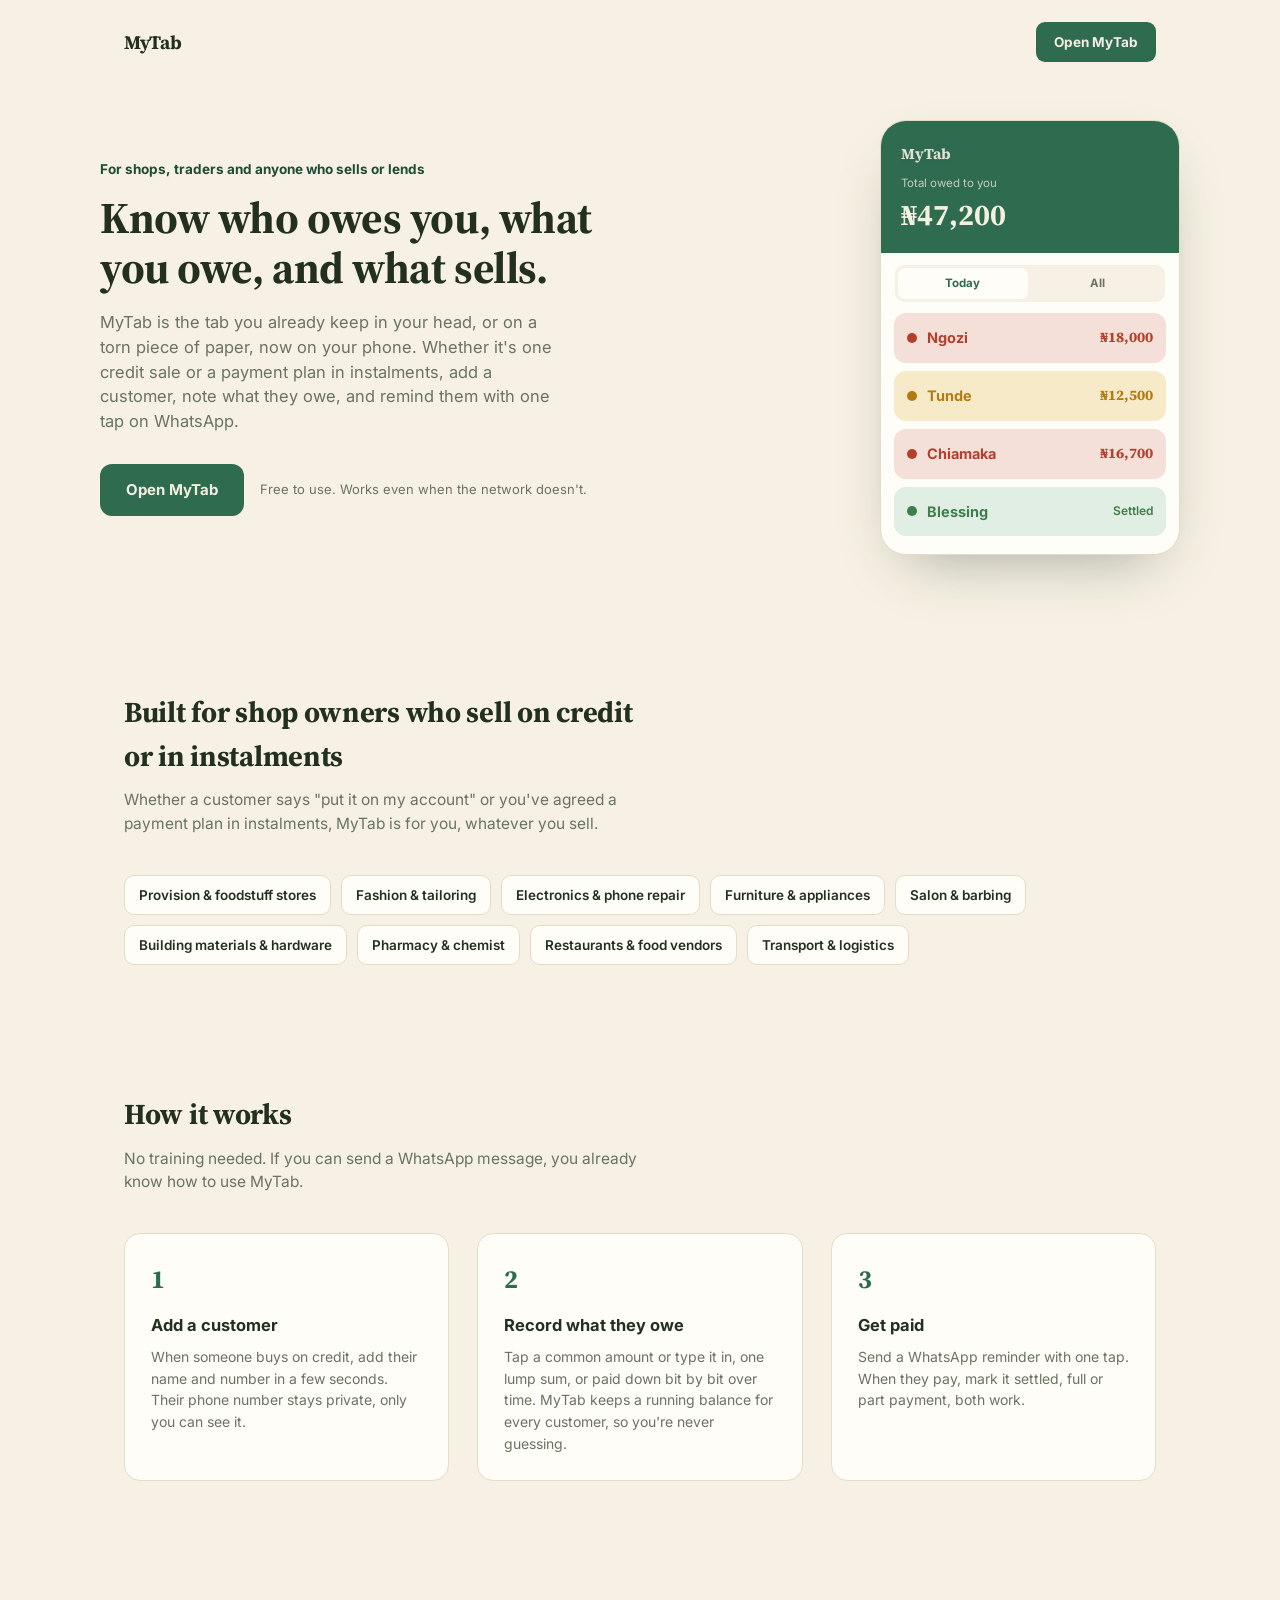
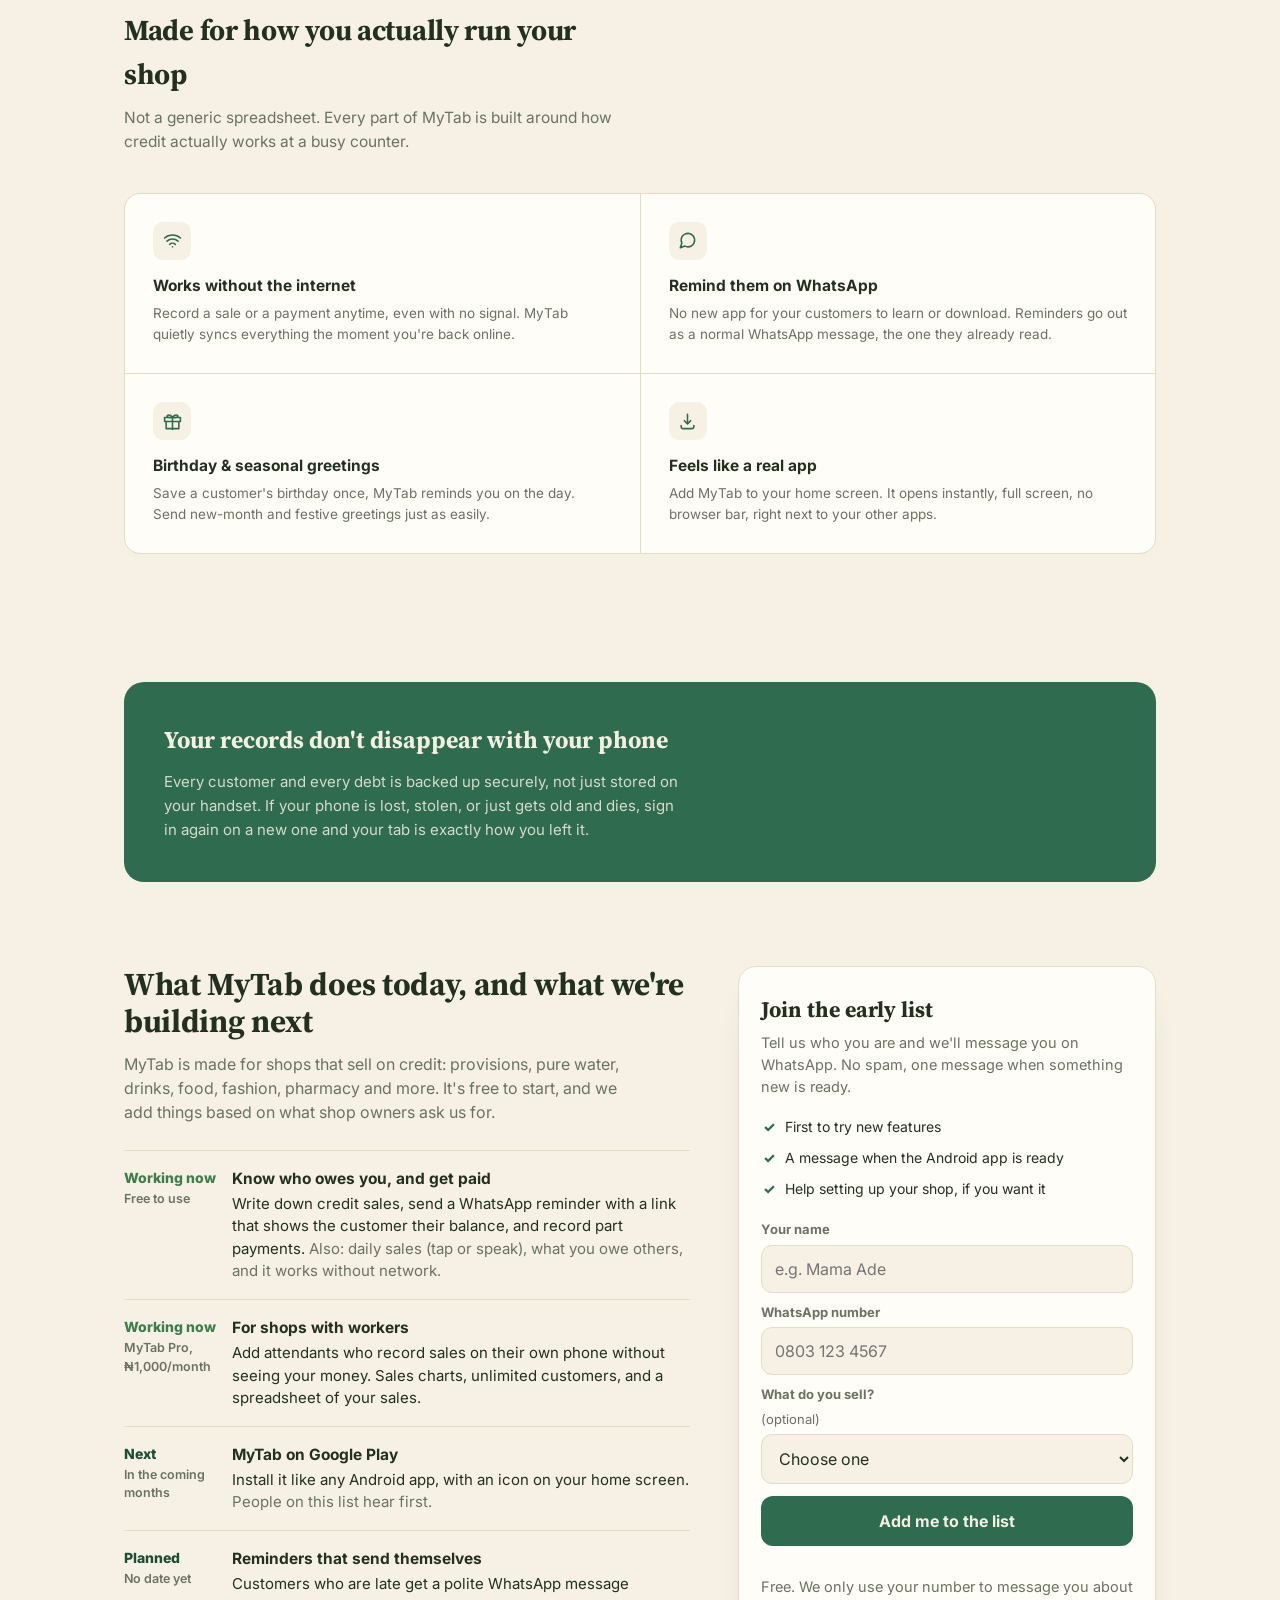
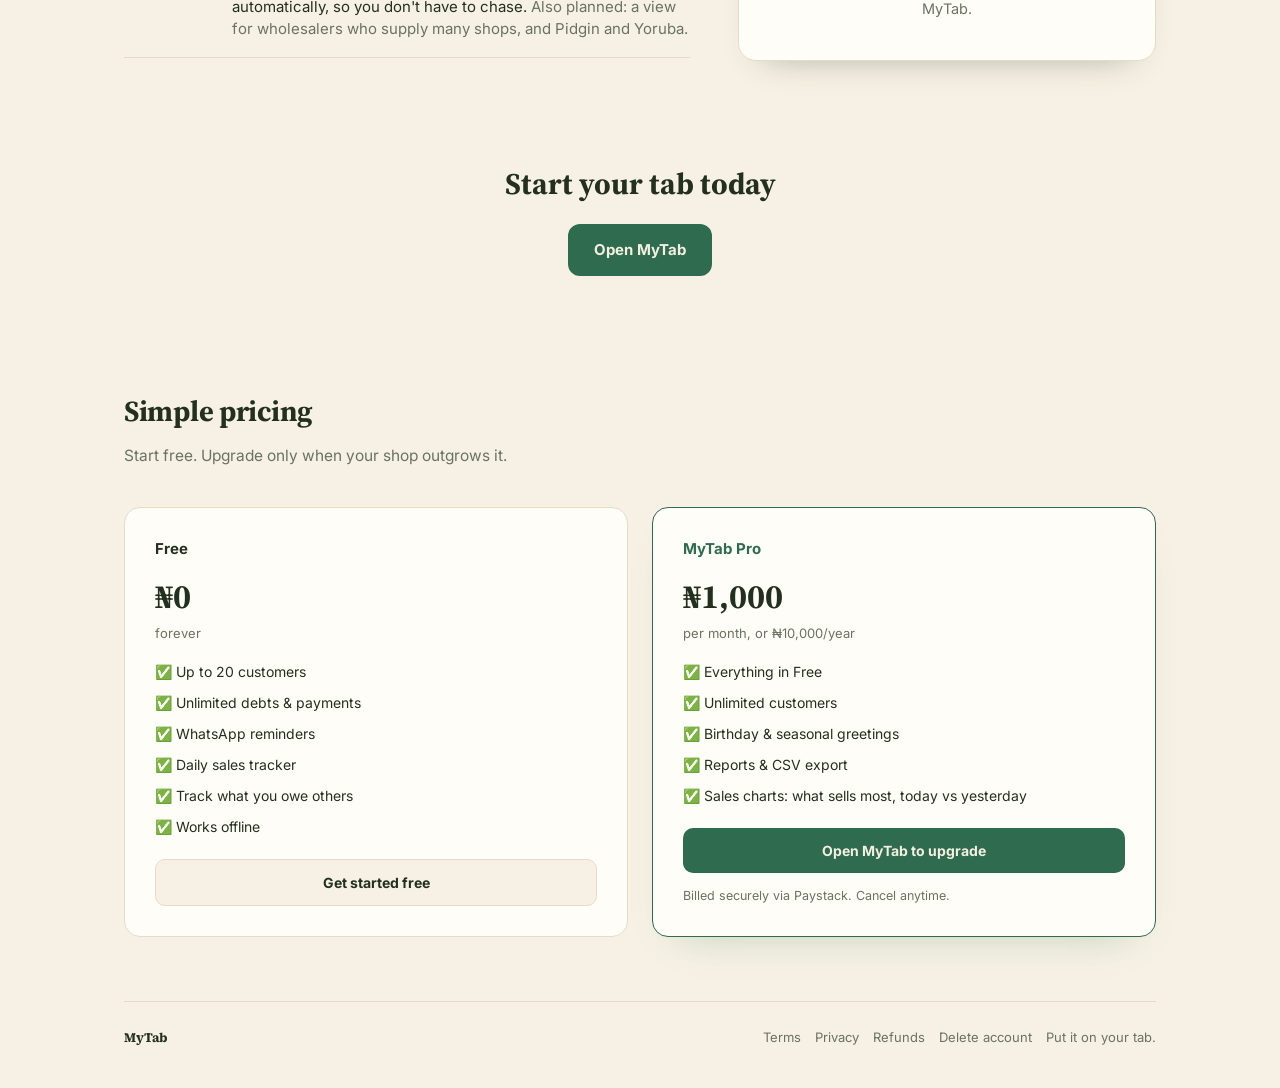
==== commit 7b94c28b: "Legal pages match the product (attendants, balance link, prepaid, deletion, NDPA, refunds); app fill" ====
--- a/index.html
+++ b/index.html
@@ -390,6 +390,8 @@
       <div style="display:flex; gap:14px; align-items:center;">
         <a href="terms.html" style="color:var(--ink-soft); text-decoration:none;">Terms</a>
         <a href="privacy.html" style="color:var(--ink-soft); text-decoration:none;">Privacy</a>
+        <a href="terms.html#refunds" style="color:var(--ink-soft); text-decoration:none;">Refunds</a>
+        <a href="delete-account.html" style="color:var(--ink-soft); text-decoration:none;">Delete account</a>
         <span>Put it on your tab.</span>
       </div>
     </footer>
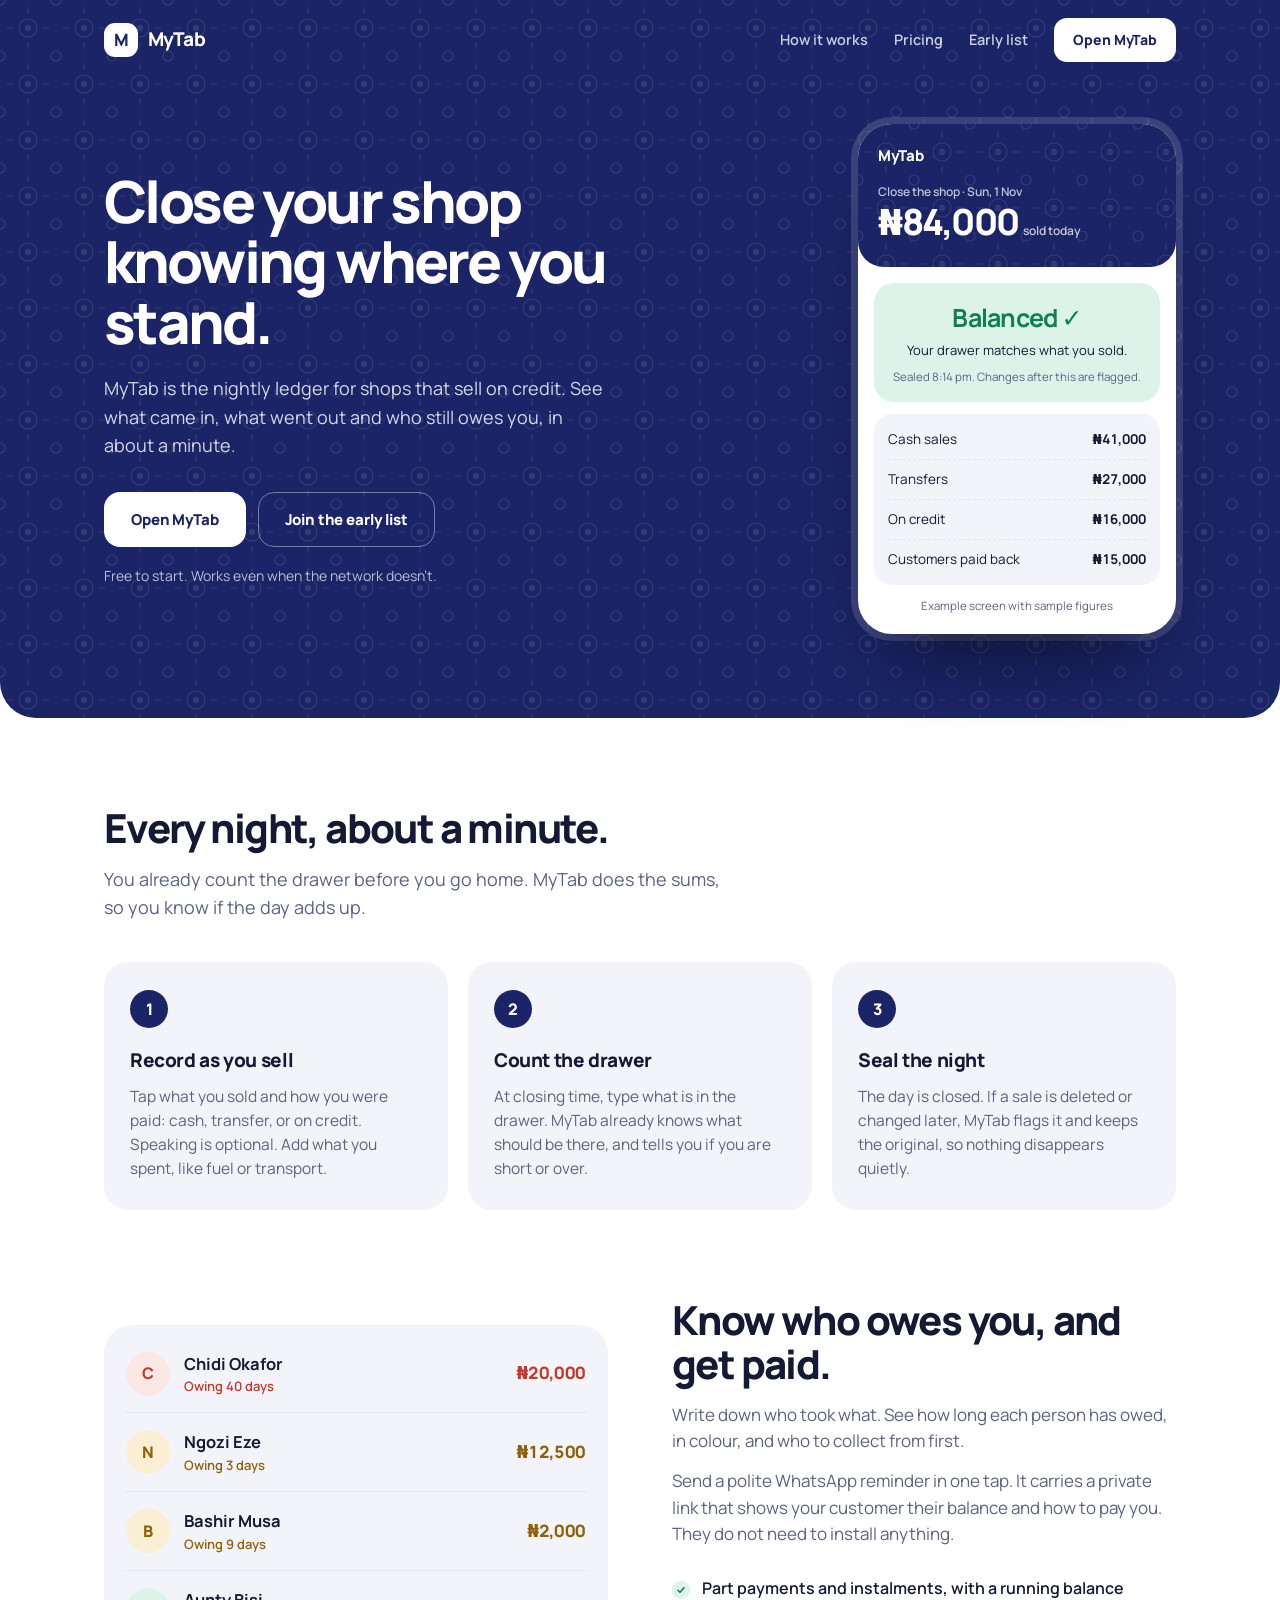
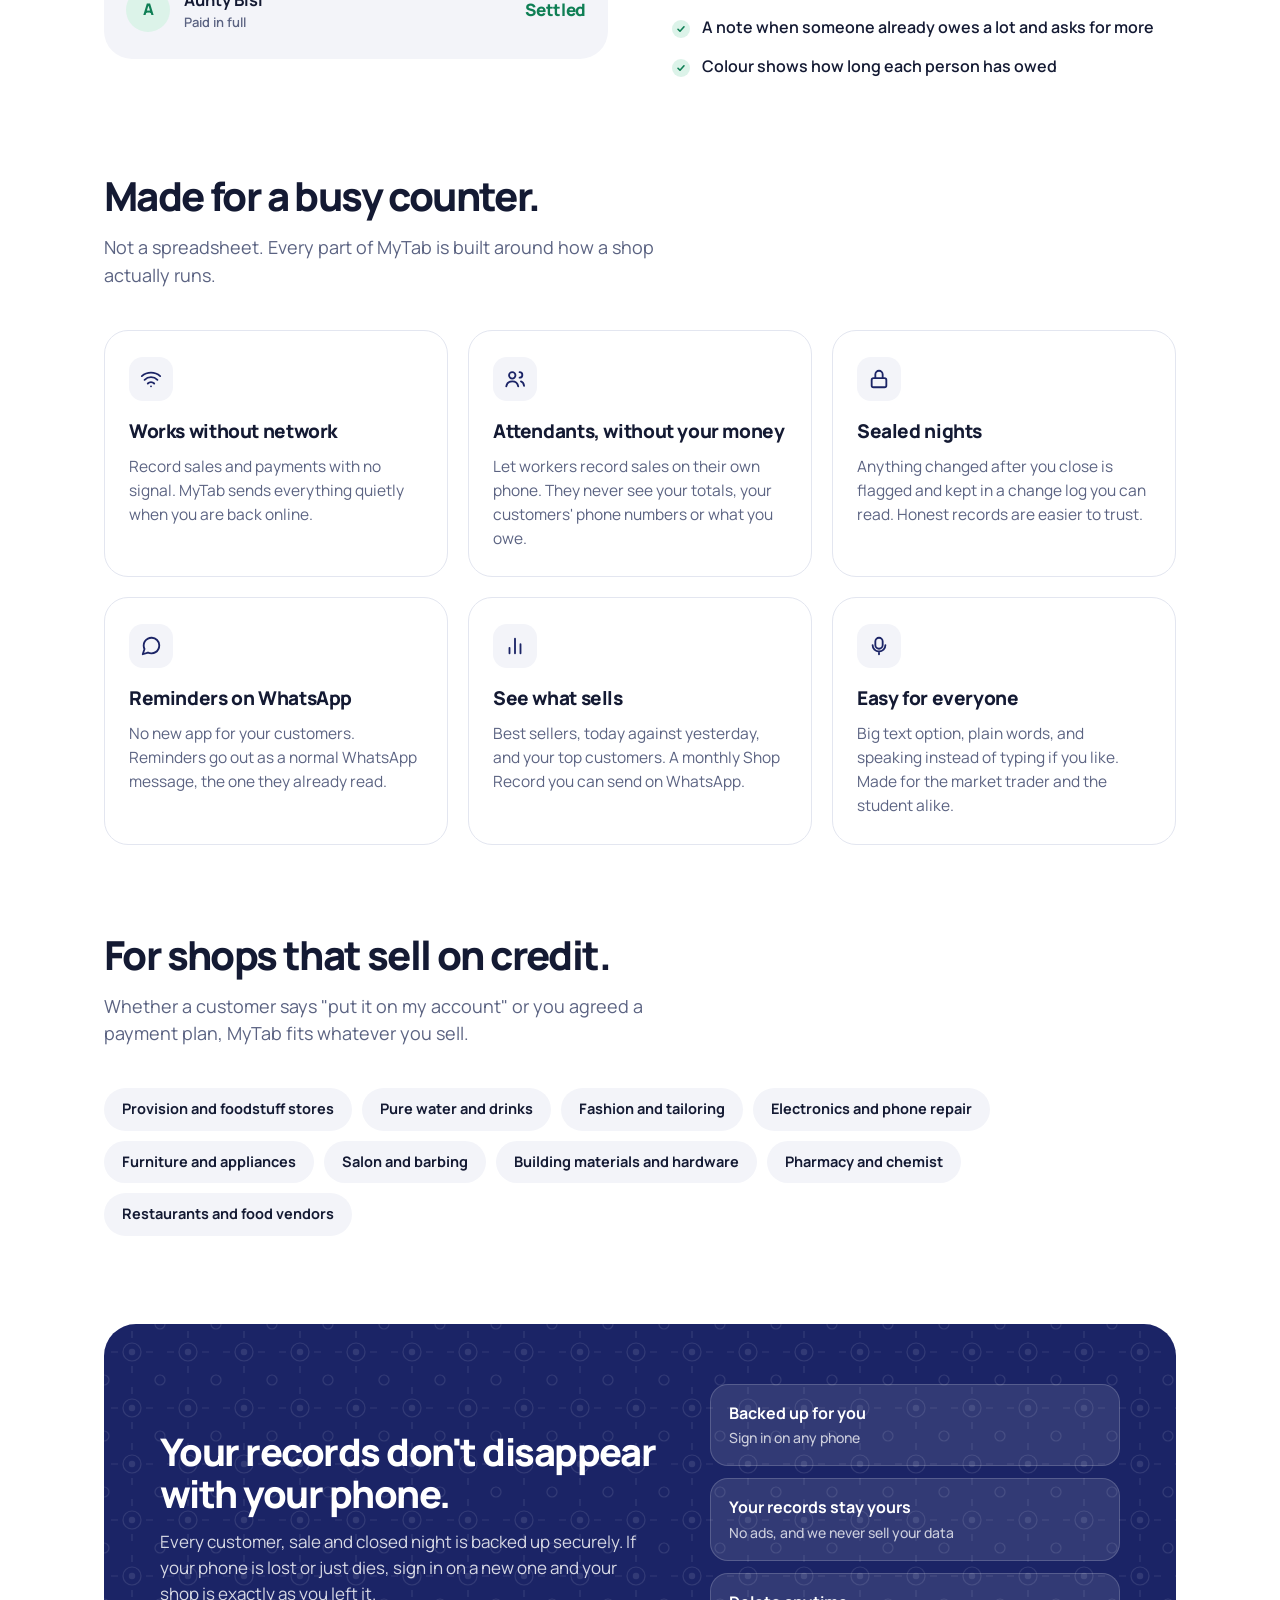
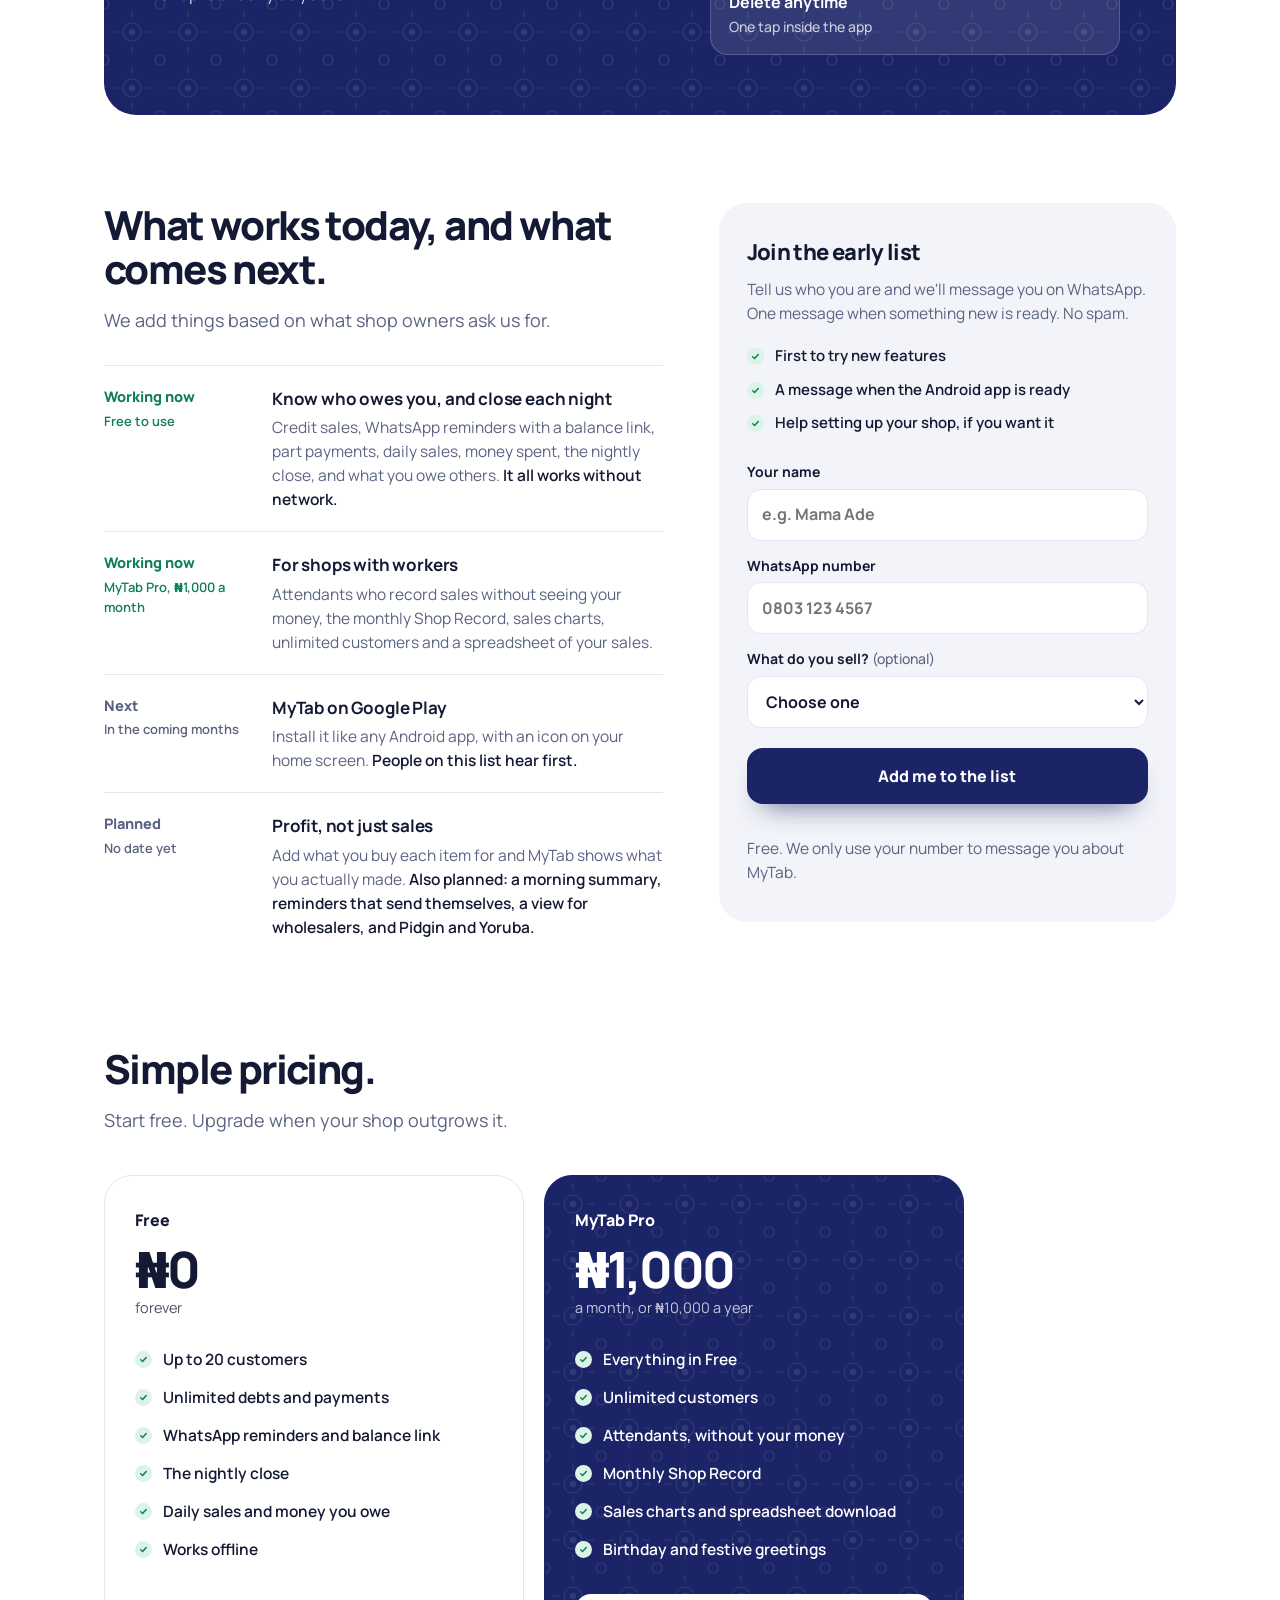
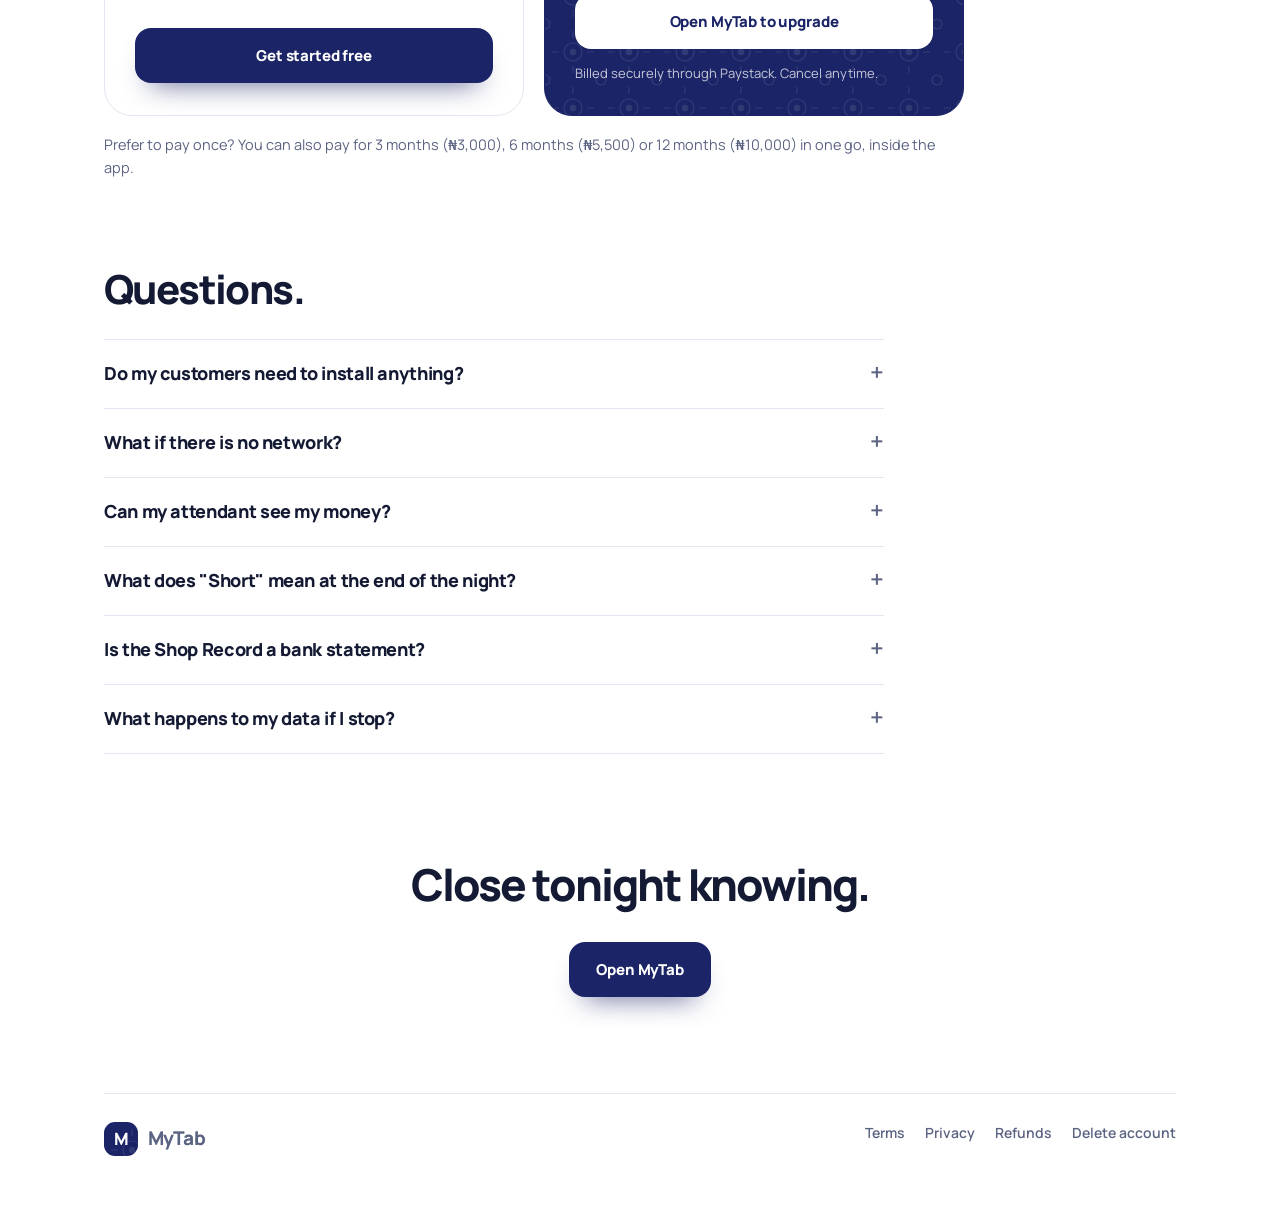
==== commit 2680f53a: "Restyle the whole site in the indigo ledger identity: landing page, early list, balance page, legal " ====
--- a/index.html
+++ b/index.html
@@ -3,399 +3,397 @@
 <head>
 <meta charset="UTF-8" />
 <meta name="viewport" content="width=device-width, initial-scale=1.0" />
-<title>MyTab · Put it on your tab</title>
-<meta name="description" content="Track who owes you, what you owe, and what you sell each day. See what sells most. Works offline, free to start." />
+<title>MyTab · Close your shop knowing where you stand</title>
+<meta name="description" content="MyTab is the nightly ledger for shops that sell on credit. See what came in, what went out and who still owes, in about a minute. Works offline. Free to start." />
 <link rel="icon" type="image/png" sizes="32x32" href="app/favicon-32.png" />
 <link rel="icon" type="image/png" sizes="16x16" href="app/favicon-16.png" />
-<meta name="theme-color" content="#2F6B4F" />
+<link rel="apple-touch-icon" href="app/apple-touch-icon.png" />
+<meta name="theme-color" content="#1B2466" />
 
 <meta property="og:type" content="website" />
 <meta property="og:site_name" content="MyTab" />
-<meta property="og:title" content="MyTab · Know who owes you. Get paid faster." />
-<meta property="og:description" content="Free debt & instalment tracker for shops. Works offline, reminds customers on WhatsApp." />
-<meta property="og:image" content="https://damola1-tech.github.io/MyTab/og-image.png" />
-<meta property="og:url" content="https://damola1-tech.github.io/MyTab/" />
+<meta property="og:title" content="MyTab · Close your shop knowing where you stand" />
+<meta property="og:description" content="The nightly ledger for shops that sell on credit. Who owes you, what came in, what went out. Free to start." />
+<meta property="og:image" content="https://mytab.com.ng/og-image.png" />
+<meta property="og:url" content="https://mytab.com.ng/" />
 <meta name="twitter:card" content="summary_large_image" />
-<meta name="twitter:title" content="MyTab · Know who owes you. Get paid faster." />
-<meta name="twitter:description" content="Free debt & instalment tracker for shops. Works offline, reminds customers on WhatsApp." />
-<meta name="twitter:image" content="https://damola1-tech.github.io/MyTab/og-image.png" />
+<meta name="twitter:title" content="MyTab · Close your shop knowing where you stand" />
+<meta name="twitter:description" content="The nightly ledger for shops that sell on credit. Free to start." />
+<meta name="twitter:image" content="https://mytab.com.ng/og-image.png" />
 
 <link rel="preconnect" href="https://fonts.googleapis.com" />
 <link rel="preconnect" href="https://fonts.gstatic.com" crossorigin />
-<link rel="stylesheet" href="https://fonts.googleapis.com/css2?family=Source+Serif+4:opsz,wght@8..60,600;8..60,700&family=Inter:wght@400;500;600;700;800&display=swap" />
+<link rel="stylesheet" href="https://fonts.googleapis.com/css2?family=Manrope:wght@500;600;700;800&display=swap" />
+<link rel="stylesheet" href="site.css" />
 <style>
-  :root {
-    --bg:#F6F1E4; --surface:#FFFDF8; --ink:#23301F; --ink-soft:#6A7361; --line:#E4DCC6;
-    --primary:#2F6B4F; --primary-dark:#1F4B37; --accent:#C6861D;
-    --red:#B3402D; --red-bg:#F5DFD9; --yellow:#B4790F; --yellow-bg:#F7EAC9; --green:#3F7D4D; --green-bg:#E1EEE3;
+  /* ---------- hero ---------- */
+  .top { background-color:var(--indigo); background-image:var(--pattern); background-size:56px 56px; color:#fff; border-radius:0 0 36px 36px; }
+  .top .brand { color:#fff; }
+  .top .nav-links { color:rgba(255,255,255,.78); }
+  .top .nav-links a:hover { color:#fff; }
+  .hero { display:grid; grid-template-columns:1.05fr .95fr; gap:56px; align-items:center; padding:44px 0 84px; }
+  .hero h1 { font-weight:800; font-size:58px; line-height:1.04; letter-spacing:-.045em; margin:0 0 22px; max-width:13ch; }
+  .hero p { font-size:18px; line-height:1.6; color:rgba(255,255,255,.82); max-width:46ch; margin:0 0 32px; }
+  .ctas { display:flex; gap:12px; flex-wrap:wrap; }
+  .hero-note { margin-top:18px; font-size:14px; color:rgba(255,255,255,.7); }
+
+  /* the phone: the real Close screen, with sample figures */
+  .dev { width:100%; max-width:318px; margin:0 0 0 auto; background:#fff; color:var(--ink); border-radius:34px; overflow:hidden; box-shadow:0 50px 80px -40px rgba(0,0,0,.65), 0 0 0 7px rgba(255,255,255,.14); }
+  .dev-top { background:var(--indigo); background-image:var(--pattern); background-size:56px 56px; color:#fff; padding:20px 20px 26px; border-radius:0 0 26px 26px; }
+  .dev-brand { font-weight:800; font-size:15px; letter-spacing:-.02em; }
+  .dev-label { font-size:12px; color:rgba(255,255,255,.72); margin-top:16px; font-weight:600; }
+  .dev-amt { font-weight:800; font-size:36px; letter-spacing:-.04em; line-height:1.1; }
+  .dev-amt small { font-size:12px; font-weight:600; opacity:.75; letter-spacing:0; margin-left:4px; }
+  .dev-body { padding:16px 16px 20px; }
+  .verdict { background:var(--green-bg); color:var(--green); border-radius:20px; padding:16px; text-align:center; }
+  .verdict b { display:block; font-size:25px; letter-spacing:-.03em; }
+  .verdict span { display:block; font-size:13px; color:var(--ink); margin-top:2px; }
+  .verdict i { display:block; font-style:normal; font-size:11.5px; color:var(--ink-soft); margin-top:8px; }
+  .dev-rows { margin-top:12px; background:var(--bg); border-radius:18px; padding:6px 14px; }
+  .dev-row { display:flex; justify-content:space-between; font-size:13.5px; padding:9px 0; border-bottom:1px dashed var(--line); }
+  .dev-row:last-child { border-bottom:0; }
+  .dev-row b { font-variant-numeric:tabular-nums; }
+  .dev-cap { margin-top:12px; font-size:11.5px; color:var(--ink-soft); text-align:center; }
+
+  .top .tile { background:#fff; background-image:none; color:var(--indigo); }
+
+  /* ---------- sections ---------- */
+  section { padding:88px 0 0; }
+  .eyebrowless h2, h2.big { font-weight:800; font-size:40px; line-height:1.1; letter-spacing:-.04em; margin:0 0 16px; max-width:20ch; }
+  .lede { font-size:18px; color:var(--ink-soft); max-width:56ch; margin:0 0 40px; }
+  h3 { font-weight:800; letter-spacing:-.02em; margin:0 0 8px; font-size:19px; }
+
+  .steps { display:grid; grid-template-columns:repeat(3,1fr); gap:20px; counter-reset:s; }
+  .step { background:var(--bg); border-radius:24px; padding:28px 26px 30px; }
+  .step-n { width:38px; height:38px; border-radius:50%; background:var(--indigo); color:#fff; font-weight:800; display:grid; place-items:center; margin-bottom:18px; }
+  .step p { margin:0; color:var(--ink-soft); font-size:15.5px; }
+
+  .split { display:grid; grid-template-columns:1fr 1fr; gap:64px; align-items:center; }
+  .ledger { background:var(--bg); border-radius:28px; padding:10px 22px; }
+  .lrow { display:flex; align-items:center; gap:14px; padding:16px 0; border-bottom:1px solid var(--line); }
+  .lrow:last-child { border-bottom:0; }
+  .av { width:44px; height:44px; border-radius:50%; display:grid; place-items:center; font-weight:800; flex:none; }
+  .lrow--r .av { background:var(--red-bg); color:var(--red); } .lrow--y .av { background:var(--yellow-bg); color:var(--yellow); } .lrow--g .av { background:var(--green-bg); color:var(--green); }
+  .lname { flex:1; font-weight:700; font-size:16.5px; }
+  .lname small { display:block; font-size:13px; font-weight:600; color:var(--ink-soft); }
+  .lrow--r .lname small, .lrow--r .lamt { color:var(--red); } .lrow--y .lname small, .lrow--y .lamt { color:var(--yellow); } .lrow--g .lamt { color:var(--green); }
+  .lamt { font-weight:800; font-size:17px; font-variant-numeric:tabular-nums; letter-spacing:-.02em; }
+  .split p { color:var(--ink-soft); font-size:17px; margin:0 0 14px; }
+  .ticks { list-style:none; padding:0; margin:22px 0 0; }
+  .ticks li { position:relative; padding:7px 0 7px 30px; font-weight:600; }
+  .ticks li::before { content:""; position:absolute; left:0; top:12px; width:18px; height:18px; border-radius:50%; background:var(--green-bg) url("data:image/svg+xml,%3Csvg xmlns='http://www.w3.org/2000/svg' viewBox='0 0 24 24' fill='none' stroke='%230F7F55' stroke-width='3.2' stroke-linecap='round' stroke-linejoin='round'%3E%3Cpath d='M6 12.5l4 4 8-9'/%3E%3C/svg%3E") center/12px no-repeat; }
+
+  .features { display:grid; grid-template-columns:repeat(3,1fr); gap:20px; }
+  .feature { border:1.5px solid var(--line); border-radius:24px; padding:26px 24px; }
+  .feature p { margin:0; color:var(--ink-soft); font-size:15.5px; }
+  .fi { width:44px; height:44px; border-radius:14px; background:var(--bg); color:var(--indigo); display:grid; place-items:center; margin-bottom:16px; }
+
+  .tags { display:flex; flex-wrap:wrap; gap:10px; }
+  .tag { background:var(--bg); border-radius:999px; padding:10px 18px; font-weight:700; font-size:14.5px; }
+
+  .assure { background-color:var(--indigo); background-image:var(--pattern); background-size:56px 56px; color:#fff; border-radius:32px; padding:60px 56px; display:grid; grid-template-columns:1.1fr .9fr; gap:48px; align-items:center; }
+  .assure h2 { font-weight:800; font-size:38px; line-height:1.1; letter-spacing:-.04em; margin:0 0 14px; }
+  .assure p { color:rgba(255,255,255,.82); font-size:17px; margin:0; max-width:48ch; }
+  .facts { display:grid; gap:12px; }
+  .fact { background:rgba(255,255,255,.1); border:1px solid rgba(255,255,255,.18); border-radius:18px; padding:16px 18px; font-weight:700; }
+  .fact span { display:block; font-weight:500; font-size:14px; color:rgba(255,255,255,.75); margin-top:2px; }
+
+  /* roadmap + early list */
+  .wl-grid { display:grid; grid-template-columns:1.1fr .9fr; gap:56px; align-items:start; }
+  .road { list-style:none; margin:30px 0 0; padding:0; }
+  .road li { display:grid; grid-template-columns:150px 1fr; gap:18px; padding:20px 0; border-top:1px solid var(--line); }
+  .road-when { font-weight:800; font-size:14.5px; color:var(--ink-soft); }
+  .road-when span { display:block; font-weight:600; font-size:13px; margin-top:2px; }
+  .road--live .road-when { color:var(--green); }
+  .road-what { color:var(--ink-soft); font-size:15.5px; }
+  .road-what b { display:block; color:var(--ink); font-size:17px; letter-spacing:-.01em; margin-bottom:3px; }
+  .road-what em { font-style:normal; color:var(--ink); font-weight:600; }
+  .wl-form { background:var(--bg); border-radius:28px; padding:32px 28px; position:sticky; top:20px; }
+  .wl-form h3 { font-size:22px; letter-spacing:-.03em; }
+  .wl-form > p { color:var(--ink-soft); margin:0 0 6px; font-size:15.5px; }
+  .wl-perks { list-style:none; padding:0; margin:14px 0 22px; }
+  .wl-perks li { padding:5px 0 5px 28px; position:relative; font-weight:600; font-size:15px; }
+  .wl-perks li::before { content:""; position:absolute; left:0; top:9px; width:17px; height:17px; border-radius:50%; background:var(--green-bg) url("data:image/svg+xml,%3Csvg xmlns='http://www.w3.org/2000/svg' viewBox='0 0 24 24' fill='none' stroke='%230F7F55' stroke-width='3.2' stroke-linecap='round' stroke-linejoin='round'%3E%3Cpath d='M6 12.5l4 4 8-9'/%3E%3C/svg%3E") center/11px no-repeat; }
+  .wl-form label { display:block; font-size:14px; font-weight:700; margin-top:14px; }
+  .wl-form input, .wl-form select { display:block; width:100%; margin-top:6px; min-height:52px; border:1.5px solid var(--line); border-radius:14px; padding:12px 14px; font:inherit; font-size:16px; background:#fff; color:var(--ink); }
+  .wl-form input:focus, .wl-form select:focus { outline:none; border-color:var(--indigo); box-shadow:0 0 0 4px rgba(27,36,102,.12); }
+  .wl-form button { margin-top:20px; width:100%; min-height:56px; border:0; border-radius:16px; background:var(--indigo); color:#fff; font:inherit; font-weight:800; font-size:16px; cursor:pointer; box-shadow:0 16px 28px -16px rgba(27,36,102,.75); }
+  .wl-form button:disabled { opacity:.6; cursor:wait; }
+  .wl-msg { margin-top:12px; font-size:14.5px; font-weight:600; min-height:20px; }
+  .wl-msg--ok { color:var(--green); } .wl-msg--err { color:var(--red); }
+  .wl-fine { font-size:13px; color:var(--ink-soft); margin:12px 0 0; }
+
+  /* pricing */
+  .pricing { display:grid; grid-template-columns:1fr 1fr; gap:20px; max-width:860px; }
+  .price { border:1.5px solid var(--line); border-radius:28px; padding:32px 30px; display:flex; flex-direction:column; }
+  .price--pro { background:var(--indigo); background-image:var(--pattern); background-size:56px 56px; color:#fff; border-color:var(--indigo); }
+  .price-name { font-weight:800; font-size:16px; }
+  .price-amt { font-weight:800; font-size:50px; letter-spacing:-.05em; line-height:1.1; margin-top:10px; }
+  .price-per { font-size:14.5px; opacity:.75; margin-bottom:20px; }
+  .price ul { list-style:none; padding:0; margin:0 0 26px; flex:1; }
+  .price li { padding:7px 0 7px 28px; position:relative; font-weight:600; font-size:15.5px; }
+  .price li::before { content:""; position:absolute; left:0; top:11px; width:17px; height:17px; border-radius:50%; background:var(--green-bg) url("data:image/svg+xml,%3Csvg xmlns='http://www.w3.org/2000/svg' viewBox='0 0 24 24' fill='none' stroke='%230F7F55' stroke-width='3.2' stroke-linecap='round' stroke-linejoin='round'%3E%3Cpath d='M6 12.5l4 4 8-9'/%3E%3C/svg%3E") center/11px no-repeat; }
+  .price-note { font-size:13px; margin-top:14px; opacity:.75; }
+  .price-sub { color:var(--ink-soft); font-size:14.5px; margin:18px 0 0; max-width:860px; }
+
+  /* questions */
+  .faq { max-width:780px; }
+  details { border-top:1px solid var(--line); padding:20px 0; }
+  details:last-child { border-bottom:1px solid var(--line); }
+  summary { cursor:pointer; font-weight:800; font-size:18px; letter-spacing:-.02em; list-style:none; display:flex; justify-content:space-between; gap:16px; }
+  summary::-webkit-details-marker { display:none; }
+  summary::after { content:"+"; font-size:24px; line-height:1; color:var(--ink-soft); font-weight:600; }
+  details[open] summary::after { content:"\2212"; }
+  details p { margin:12px 0 0; color:var(--ink-soft); font-size:16.5px; max-width:62ch; }
+
+  .final { text-align:center; padding:96px 0 24px; }
+  .final h2 { font-weight:800; font-size:44px; letter-spacing:-.045em; margin:0 0 24px; }
+  footer { margin-top:72px; border-top:1px solid var(--line); padding:28px 0 56px; display:flex; justify-content:space-between; gap:20px; flex-wrap:wrap; font-size:14px; color:var(--ink-soft); }
+  footer nav { display:flex; gap:20px; flex-wrap:wrap; }
+  footer a { text-decoration:none; font-weight:600; }
+
+  @media (max-width:900px) {
+    .hero { grid-template-columns:1fr; gap:44px; padding:28px 0 56px; }
+    .hero h1 { font-size:42px; }
+    .dev { margin:0 auto; }
+    .steps, .features { grid-template-columns:1fr; }
+    .split, .wl-grid, .assure, .pricing { grid-template-columns:1fr; gap:36px; }
+    .assure { padding:40px 26px; border-radius:26px; }
+    .assure h2, .eyebrowless h2, h2.big { font-size:32px; }
+    .wl-form { position:static; }
+    .road li { grid-template-columns:1fr; gap:6px; }
+    section { padding-top:64px; }
+    .final h2 { font-size:34px; }
   }
-  * { box-sizing:border-box; }
-  html { scroll-behavior:smooth; }
-  body { margin:0; background:var(--bg); color:var(--ink); font-family:'Inter',sans-serif; line-height:1.5; }
-  a { color:inherit; }
-  img, svg { display:block; }
-
-  .wrap { max-width:1080px; margin:0 auto; padding:0 24px; }
-  .nav { display:flex; align-items:center; justify-content:space-between; padding-top:22px; padding-bottom:22px; }
-  .nav-brand { font-family:'Source Serif 4',serif; font-weight:700; font-size:19px; }
-  .nav-cta { background:var(--primary); color:#F3EFE1; text-decoration:none; font-weight:700; font-size:13.5px; padding:10px 18px; border-radius:9px; }
-
-  .hero { display:grid; grid-template-columns:1.1fr 0.9fr; gap:56px; align-items:center; padding:36px 0 72px; }
-  .hero-eyebrow { font-size:13.5px; color:var(--primary-dark); font-weight:700; }
-  .hero h1 { font-family:'Source Serif 4',serif; font-weight:700; font-size:44px; line-height:1.12; margin:14px 0 18px; letter-spacing:-0.01em; }
-  .hero-sub { font-size:16.5px; color:var(--ink-soft); max-width:46ch; margin:0 0 30px; }
-  .hero-ctas { display:flex; align-items:center; gap:16px; flex-wrap:wrap; }
-  .btn-primary { background:var(--primary); color:#F3EFE1; text-decoration:none; font-weight:700; font-size:15px; padding:15px 26px; border-radius:12px; display:inline-block; }
-  .hero-note { font-size:13px; color:var(--ink-soft); }
-
-  /* --- phone mockup, mirrors the real app's own styling exactly --- */
-  .mock-phone { width:100%; max-width:300px; margin:0 0 0 auto; background:var(--surface); border-radius:26px; border:1px solid var(--line); box-shadow:0 24px 60px -28px rgba(35,48,31,0.45); overflow:hidden; }
-  .mock-hero { background:var(--primary); color:#F3EFE1; padding:22px 20px 16px; }
-  .mock-brand { font-family:'Source Serif 4',serif; font-weight:700; font-size:15px; opacity:0.9; }
-  .mock-label { font-size:11.5px; color:rgba(243,239,225,0.75); margin-top:9px; }
-  .mock-amount { font-family:'Source Serif 4',serif; font-weight:700; font-size:30px; }
-  .mock-tabs { display:flex; gap:5px; margin:12px 14px 0; background:var(--bg); border-radius:9px; padding:3px; }
-  .mock-tab { flex:1; text-align:center; padding:7px; border-radius:7px; font-weight:700; font-size:11.5px; color:var(--ink-soft); }
-  .mock-tab--active { background:var(--surface); color:var(--primary); }
-  .mock-list { padding:11px 13px 18px; display:flex; flex-direction:column; gap:8px; }
-  .mock-row { display:flex; align-items:center; gap:10px; border-radius:12px; padding:14px 13px; }
-  .mock-dot { width:10px; height:10px; border-radius:50%; flex-shrink:0; }
-  .mock-name { flex:1; font-size:14.5px; font-weight:700; }
-  .mock-amt { font-family:'Source Serif 4',serif; font-weight:700; font-size:14.5px; }
-  .mock-row--red { background:var(--red-bg); color:var(--red); }
-  .mock-row--red .mock-dot { background:var(--red); }
-  .mock-row--yellow { background:var(--yellow-bg); color:var(--yellow); }
-  .mock-row--yellow .mock-dot { background:var(--yellow); }
-  .mock-row--green { background:var(--green-bg); color:var(--green); }
-  .mock-row--green .mock-dot { background:var(--green); }
-  .mock-row--green .mock-amt { font-size:12px; font-family:'Inter'; font-weight:600; }
-
-  section { padding:64px 0; }
-  .section-head { max-width:52ch; margin-bottom:40px; }
-  .section-head h2 { font-family:'Source Serif 4',serif; font-weight:700; font-size:29px; margin:0 0 10px; letter-spacing:-0.01em; }
-  .section-head p { color:var(--ink-soft); font-size:15.5px; margin:0; }
-
-  .steps { display:grid; grid-template-columns:repeat(3, 1fr); gap:28px; }
-  .step { background:var(--surface); border:1px solid var(--line); border-radius:16px; padding:26px; }
-
-  .audience-tags { display:flex; flex-wrap:wrap; gap:10px; }
-  .audience-tag { background:var(--surface); border:1px solid var(--line); border-radius:10px; padding:9px 14px; font-size:13.5px; font-weight:600; color:var(--ink); }
-  .step-num { font-family:'Source Serif 4',serif; font-weight:700; font-size:26px; color:var(--primary); }
-  .step h3 { font-size:16.5px; margin:14px 0 8px; }
-  .step p { font-size:14px; color:var(--ink-soft); margin:0; line-height:1.55; }
-
-  .features { display:grid; grid-template-columns:repeat(2, 1fr); gap:1px; background:var(--line); border:1px solid var(--line); border-radius:16px; overflow:hidden; }
-  .feature { background:var(--surface); padding:28px; }
-  .feature-icon { width:38px; height:38px; border-radius:10px; background:var(--bg); display:flex; align-items:center; justify-content:center; color:var(--primary); margin-bottom:14px; }
-  .feature h3 { font-size:15.5px; margin:0 0 6px; }
-  .feature p { font-size:13.5px; color:var(--ink-soft); margin:0; line-height:1.55; }
-
-  .trust { background:var(--primary); color:#F3EFE1; border-radius:20px; padding:40px; }
-  .trust h2 { font-family:'Source Serif 4',serif; font-weight:700; font-size:24px; margin:0 0 12px; }
-  .trust p { font-size:15px; color:rgba(243,239,225,0.85); max-width:58ch; margin:0; line-height:1.6; }
-
-  #waitlist { padding:20px 0 30px; }
-  .wl-grid { display:grid; grid-template-columns:1.15fr .85fr; gap:48px; align-items:start; }
-  .wl-copy h2 { font-family:'Source Serif 4',serif; font-weight:700; font-size:32px; line-height:1.15; margin:0 0 12px; letter-spacing:-0.01em; }
-  .wl-copy > p { color:var(--ink-soft); font-size:16px; margin:0 0 26px; max-width:52ch; }
-  .road { margin:0; padding:0; list-style:none; border-top:1px solid var(--line); }
-  .road li { display:grid; grid-template-columns:92px 1fr; gap:16px; padding:16px 0; border-bottom:1px solid var(--line); }
-  .road-when { font-weight:800; font-size:14px; color:var(--primary-dark); }
-  .road-when span { display:block; font-weight:600; font-size:12.5px; color:var(--ink-soft); margin-top:2px; }
-  .road-what { font-size:15px; color:var(--ink); }
-  .road-what b { display:block; font-size:15.5px; margin-bottom:3px; }
-  .road-what em { font-style:normal; color:var(--ink-soft); }
-  .road li.road--live .road-when { color:var(--green, #3F7D4D); }
-  .wl-form { position:sticky; top:20px; background:var(--surface); border:1px solid var(--line); border-radius:18px; padding:26px 22px; box-shadow:0 18px 34px -26px rgba(35,48,31,.45); }
-  .wl-form h3 { font-family:'Source Serif 4',serif; font-size:22px; margin:0 0 6px; }
-  .wl-form > p { color:var(--ink-soft); font-size:14.5px; margin:0 0 14px; }
-  .wl-perks { margin:0 0 16px; padding:0; list-style:none; font-size:14px; }
-  .wl-perks li { padding:5px 0 5px 24px; position:relative; }
-  .wl-perks li::before { content:"✓"; position:absolute; left:2px; color:var(--primary); font-weight:800; }
-  .wl-form form { display:flex; flex-direction:column; gap:10px; }
-  .wl-form label { font-size:13px; font-weight:700; color:var(--ink-soft); display:flex; flex-direction:column; gap:5px; }
-  .wl-form input, .wl-form select { border:1px solid var(--line); border-radius:11px; padding:13px; font-size:16px; font-family:inherit; color:var(--ink); background:var(--bg); width:100%; }
-  .wl-form button { background:var(--primary); color:#F3EFE1; border:none; font-weight:700; font-size:16px; padding:15px; border-radius:12px; cursor:pointer; font-family:inherit; margin-top:2px; }
-  .wl-form button[disabled] { opacity:.6; }
-  .wl-fine { font-size:12.5px; color:var(--ink-soft); text-align:center; margin:2px 0 0; }
-  .wl-msg { font-size:14px; min-height:20px; text-align:center; }
-  .wl-msg--err { color:#B3382B; } .wl-msg--ok { color:var(--primary); font-weight:700; }
-  @media (max-width: 820px) { .wl-grid { grid-template-columns:1fr; gap:30px; } .wl-form { position:static; } .wl-copy h2 { font-size:27px; } }
-  @media (max-width: 480px) { .road li { grid-template-columns:1fr; gap:4px; } }
-  .final-cta { text-align:center; padding:70px 0 50px; }
-  .final-cta h2 { font-family:'Source Serif 4',serif; font-weight:700; font-size:30px; margin:0 0 18px; }
-
-  footer { border-top:1px solid var(--line); padding:26px 0 40px; display:flex; align-items:center; justify-content:space-between; font-size:13px; color:var(--ink-soft); }
-  .footer-brand { font-family:'Source Serif 4',serif; font-weight:700; color:var(--ink); }
-
-  @media (max-width: 860px) {
-    .hero { grid-template-columns:1fr; gap:40px; padding-top:8px; }
-    .hero h1 { font-size:34px; }
-    .mock-phone { margin:0 auto; }
-    .steps { grid-template-columns:1fr; }
-    .features { grid-template-columns:1fr; }
-    footer { flex-direction:column; gap:10px; text-align:center; }
-  }
-
-  @media (max-width: 640px) {
-    .wrap { padding:0 20px; }
-    .nav { padding-top:18px; padding-bottom:18px; }
-    .hero { text-align:center; }
-    .hero-eyebrow { text-align:center; }
-    .hero-sub { margin-left:auto; margin-right:auto; }
-    .hero-ctas { flex-direction:column; gap:14px; }
-    .btn-primary { width:100%; max-width:320px; margin:0 auto; text-align:center; }
-    .hero-note { text-align:center; }
-    .mock-phone { max-width:280px; margin:0 auto; }
-    .section-head { text-align:center; margin-left:auto; margin-right:auto; }
-    .audience-tags { justify-content:center; }
-    .trust { padding:30px 24px; text-align:center; }
-    .trust p { margin-left:auto; margin-right:auto; }
-    .final-cta .btn-primary { display:block; }
-  }
-
-    .pricing-cards { display:grid; grid-template-columns:repeat(2, 1fr); gap:24px; }
-  .price-card { background:var(--surface); border:1px solid var(--line); border-radius:16px; padding:30px; }
-  .price-card--pro { border-color:var(--primary); box-shadow:0 20px 40px -28px rgba(47,107,79,0.35); }
-  .price-name { font-weight:700; font-size:15px; }
-  .price-amount { font-family:'Source Serif 4',serif; font-weight:700; font-size:34px; margin:10px 0 2px; }
-  .price-period { font-size:13px; color:var(--ink-soft); margin-bottom:18px; display:block; }
-  .price-list { list-style:none; padding:0; margin:0 0 22px; display:flex; flex-direction:column; gap:10px; }
-  .price-list li { font-size:14px; color:var(--ink); display:flex; gap:8px; align-items:flex-start; }
-  .price-cta { display:inline-block; text-decoration:none; font-weight:700; font-size:14px; padding:12px 20px; border-radius:10px; text-align:center; width:100%; }
-  .price-cta--free { background:var(--bg); color:var(--ink); border:1px solid var(--line); }
-  .price-cta--pro { background:var(--primary); color:#F3EFE1; }
-  .price-note { font-size:12.5px; color:var(--ink-soft); margin-top:14px; }
-  @media (max-width:640px) { .pricing-cards { grid-template-columns:1fr; } }
 </style>
 </head>
 <body>
 
-  <div class="wrap nav">
-    <div class="nav-brand">MyTab</div>
-    <a class="nav-cta" href="app/">Open MyTab</a>
+<div class="top">
+  <div class="wrap">
+    <header class="nav">
+      <a class="brand" href="./"><span class="tile">M</span>MyTab</a>
+      <nav class="nav-links" aria-label="Main">
+        <a href="#how">How it works</a>
+        <a href="#pricing">Pricing</a>
+        <a href="#early">Early list</a>
+        <a class="btn btn--white btn--small" href="app/">Open MyTab</a>
+      </nav>
+    </header>
+
+    <div class="hero">
+      <div>
+        <h1>Close your shop knowing where you stand.</h1>
+        <p>MyTab is the nightly ledger for shops that sell on credit. See what came in, what went out and who still owes you, in about a minute.</p>
+        <div class="ctas">
+          <a class="btn btn--white" href="app/">Open MyTab</a>
+          <a class="btn btn--line" href="#early">Join the early list</a>
+        </div>
+        <div class="hero-note">Free to start. Works even when the network doesn't.</div>
+      </div>
+
+      <div class="dev" role="img" aria-label="Example MyTab closing screen: sales of 84,000 naira, balanced, sealed for the night">
+        <div class="dev-top">
+          <div class="dev-brand">MyTab</div>
+          <div class="dev-label">Close the shop · Sun, 1 Nov</div>
+          <div class="dev-amt">₦84,000<small>sold today</small></div>
+        </div>
+        <div class="dev-body">
+          <div class="verdict"><b>Balanced ✓</b><span>Your drawer matches what you sold.</span><i>Sealed 8:14 pm. Changes after this are flagged.</i></div>
+          <div class="dev-rows">
+            <div class="dev-row"><span>Cash sales</span><b>₦41,000</b></div>
+            <div class="dev-row"><span>Transfers</span><b>₦27,000</b></div>
+            <div class="dev-row"><span>On credit</span><b>₦16,000</b></div>
+            <div class="dev-row"><span>Customers paid back</span><b>₦15,000</b></div>
+          </div>
+          <div class="dev-cap">Example screen with sample figures</div>
+        </div>
+      </div>
+    </div>
   </div>
-
-  <div class="wrap hero">
-    <div>
-      <div class="hero-eyebrow">For shops, traders and anyone who sells or lends</div>
-      <h1>Know who owes you, what you owe, and what sells.</h1>
-      <p class="hero-sub">MyTab is the tab you already keep in your head, or on a torn piece of paper, now on your phone. Whether it's one credit sale or a payment plan in instalments, add a customer, note what they owe, and remind them with one tap on WhatsApp.</p>
-      <div class="hero-ctas">
-        <a class="btn-primary" href="app/">Open MyTab</a>
-        <span class="hero-note">Free to use. Works even when the network doesn't.</span>
-      </div>
-    </div>
-    <div class="mock-phone">
-      <div class="mock-hero">
-        <div class="mock-brand">MyTab</div>
-        <div class="mock-label">Total owed to you</div>
-        <div class="mock-amount">₦47,200</div>
-      </div>
-      <div class="mock-tabs">
-        <div class="mock-tab mock-tab--active">Today</div>
-        <div class="mock-tab">All</div>
-      </div>
-      <div class="mock-list">
-        <div class="mock-row mock-row--red"><span class="mock-dot"></span><span class="mock-name">Ngozi</span><span class="mock-amt">₦18,000</span></div>
-        <div class="mock-row mock-row--yellow"><span class="mock-dot"></span><span class="mock-name">Tunde</span><span class="mock-amt">₦12,500</span></div>
-        <div class="mock-row mock-row--red"><span class="mock-dot"></span><span class="mock-name">Chiamaka</span><span class="mock-amt">₦16,700</span></div>
-        <div class="mock-row mock-row--green"><span class="mock-dot"></span><span class="mock-name">Blessing</span><span class="mock-amt">Settled</span></div>
-      </div>
-    </div>
+</div>
+
+<main class="wrap">
+
+  <section id="how">
+    <div class="eyebrowless"><h2>Every night, about a minute.</h2></div>
+    <p class="lede">You already count the drawer before you go home. MyTab does the sums, so you know if the day adds up.</p>
+    <div class="steps">
+      <div class="step"><div class="step-n">1</div><h3>Record as you sell</h3><p>Tap what you sold and how you were paid: cash, transfer, or on credit. Speaking is optional. Add what you spent, like fuel or transport.</p></div>
+      <div class="step"><div class="step-n">2</div><h3>Count the drawer</h3><p>At closing time, type what is in the drawer. MyTab already knows what should be there, and tells you if you are short or over.</p></div>
+      <div class="step"><div class="step-n">3</div><h3>Seal the night</h3><p>The day is closed. If a sale is deleted or changed later, MyTab flags it and keeps the original, so nothing disappears quietly.</p></div>
+    </div>
+  </section>
+
+  <section id="credit">
+    <div class="split">
+      <div class="ledger" aria-hidden="true">
+        <div class="lrow lrow--r"><span class="av">C</span><span class="lname">Chidi Okafor<small>Owing 40 days</small></span><span class="lamt">₦20,000</span></div>
+        <div class="lrow lrow--y"><span class="av">N</span><span class="lname">Ngozi Eze<small>Owing 3 days</small></span><span class="lamt">₦12,500</span></div>
+        <div class="lrow lrow--y"><span class="av">B</span><span class="lname">Bashir Musa<small>Owing 9 days</small></span><span class="lamt">₦2,000</span></div>
+        <div class="lrow lrow--g"><span class="av">A</span><span class="lname">Aunty Bisi<small>Paid in full</small></span><span class="lamt">Settled</span></div>
+      </div>
+      <div>
+        <h2 class="big">Know who owes you, and get paid.</h2>
+        <p>Write down who took what. See how long each person has owed, in colour, and who to collect from first.</p>
+        <p>Send a polite WhatsApp reminder in one tap. It carries a private link that shows your customer their balance and how to pay you. They do not need to install anything.</p>
+        <ul class="ticks">
+          <li>Part payments and instalments, with a running balance</li>
+          <li>A note when someone already owes a lot and asks for more</li>
+          <li>Colour shows how long each person has owed</li>
+        </ul>
+      </div>
+    </div>
+  </section>
+
+  <section id="features">
+    <div class="eyebrowless"><h2>Made for a busy counter.</h2></div>
+    <p class="lede">Not a spreadsheet. Every part of MyTab is built around how a shop actually runs.</p>
+    <div class="features">
+      <div class="feature"><div class="fi"><svg width="22" height="22" viewBox="0 0 24 24" fill="none" stroke="currentColor" stroke-width="2" stroke-linecap="round" stroke-linejoin="round"><path d="M2 8.82a15 15 0 0 1 20 0M5 12.86a10 10 0 0 1 14 0M8.5 16.9a5 5 0 0 1 7 0"/><circle cx="12" cy="20" r="1" fill="currentColor" stroke="none"/></svg></div><h3>Works without network</h3><p>Record sales and payments with no signal. MyTab sends everything quietly when you are back online.</p></div>
+      <div class="feature"><div class="fi"><svg width="22" height="22" viewBox="0 0 24 24" fill="none" stroke="currentColor" stroke-width="2" stroke-linecap="round" stroke-linejoin="round"><circle cx="9" cy="8" r="3.5"/><path d="M2.5 20c.6-3.6 3.2-5.5 6.5-5.5s5.9 1.9 6.5 5.5"/><path d="M17 10.5a3 3 0 1 0 0-6M18.5 14.7c1.8.5 3 2 3.4 4.8"/></svg></div><h3>Attendants, without your money</h3><p>Let workers record sales on their own phone. They never see your totals, your customers' phone numbers or what you owe.</p></div>
+      <div class="feature"><div class="fi"><svg width="22" height="22" viewBox="0 0 24 24" fill="none" stroke="currentColor" stroke-width="2" stroke-linecap="round" stroke-linejoin="round"><rect x="4" y="11" width="16" height="10" rx="2"/><path d="M8 11V7a4 4 0 0 1 8 0v4"/></svg></div><h3>Sealed nights</h3><p>Anything changed after you close is flagged and kept in a change log you can read. Honest records are easier to trust.</p></div>
+      <div class="feature"><div class="fi"><svg width="22" height="22" viewBox="0 0 24 24" fill="none" stroke="currentColor" stroke-width="2" stroke-linecap="round" stroke-linejoin="round"><path d="M21 11.5a8.38 8.38 0 0 1-.9 3.8 8.5 8.5 0 0 1-7.6 4.7 8.38 8.38 0 0 1-3.8-.9L3 21l1.9-5.7a8.38 8.38 0 0 1-.9-3.8 8.5 8.5 0 0 1 4.7-7.6 8.38 8.38 0 0 1 3.8-.9h.5a8.48 8.48 0 0 1 8 8v.5z"/></svg></div><h3>Reminders on WhatsApp</h3><p>No new app for your customers. Reminders go out as a normal WhatsApp message, the one they already read.</p></div>
+      <div class="feature"><div class="fi"><svg width="22" height="22" viewBox="0 0 24 24" fill="none" stroke="currentColor" stroke-width="2" stroke-linecap="round" stroke-linejoin="round"><path d="M18 20V10M12 20V4M6 20v-6"/></svg></div><h3>See what sells</h3><p>Best sellers, today against yesterday, and your top customers. A monthly Shop Record you can send on WhatsApp.</p></div>
+      <div class="feature"><div class="fi"><svg width="22" height="22" viewBox="0 0 24 24" fill="none" stroke="currentColor" stroke-width="2" stroke-linecap="round" stroke-linejoin="round"><path d="M12 3a4 4 0 0 0-4 4v4a4 4 0 0 0 8 0V7a4 4 0 0 0-4-4zM5 11a7 7 0 0 0 14 0M12 18v3"/></svg></div><h3>Easy for everyone</h3><p>Big text option, plain words, and speaking instead of typing if you like. Made for the market trader and the student alike.</p></div>
+    </div>
+  </section>
+
+  <section id="audience">
+    <div class="eyebrowless"><h2>For shops that sell on credit.</h2></div>
+    <p class="lede">Whether a customer says "put it on my account" or you agreed a payment plan, MyTab fits whatever you sell.</p>
+    <div class="tags">
+      <span class="tag">Provision and foodstuff stores</span><span class="tag">Pure water and drinks</span><span class="tag">Fashion and tailoring</span><span class="tag">Electronics and phone repair</span><span class="tag">Furniture and appliances</span><span class="tag">Salon and barbing</span><span class="tag">Building materials and hardware</span><span class="tag">Pharmacy and chemist</span><span class="tag">Restaurants and food vendors</span>
+    </div>
+  </section>
+
+  <section id="trust">
+    <div class="assure">
+      <div>
+        <h2>Your records don't disappear with your phone.</h2>
+        <p>Every customer, sale and closed night is backed up securely. If your phone is lost or just dies, sign in on a new one and your shop is exactly as you left it.</p>
+      </div>
+      <div class="facts">
+        <div class="fact">Backed up for you<span>Sign in on any phone</span></div>
+        <div class="fact">Your records stay yours<span>No ads, and we never sell your data</span></div>
+        <div class="fact">Delete anytime<span>One tap inside the app</span></div>
+      </div>
+    </div>
+  </section>
+
+  <section id="early">
+    <div class="wl-grid">
+      <div>
+        <div class="eyebrowless"><h2>What works today, and what comes next.</h2></div>
+        <p class="lede" style="margin-bottom:0;">We add things based on what shop owners ask us for.</p>
+        <ol class="road">
+          <li class="road--live">
+            <div class="road-when">Working now<span>Free to use</span></div>
+            <div class="road-what"><b>Know who owes you, and close each night</b>Credit sales, WhatsApp reminders with a balance link, part payments, daily sales, money spent, the nightly close, and what you owe others. <em>It all works without network.</em></div>
+          </li>
+          <li class="road--live">
+            <div class="road-when">Working now<span>MyTab Pro, ₦1,000 a month</span></div>
+            <div class="road-what"><b>For shops with workers</b>Attendants who record sales without seeing your money, the monthly Shop Record, sales charts, unlimited customers and a spreadsheet of your sales.</div>
+          </li>
+          <li>
+            <div class="road-when">Next<span>In the coming months</span></div>
+            <div class="road-what"><b>MyTab on Google Play</b>Install it like any Android app, with an icon on your home screen. <em>People on this list hear first.</em></div>
+          </li>
+          <li>
+            <div class="road-when">Planned<span>No date yet</span></div>
+            <div class="road-what"><b>Profit, not just sales</b>Add what you buy each item for and MyTab shows what you actually made. <em>Also planned: a morning summary, reminders that send themselves, a view for wholesalers, and Pidgin and Yoruba.</em></div>
+          </li>
+        </ol>
+      </div>
+      <div class="wl-form">
+        <h3>Join the early list</h3>
+        <p>Tell us who you are and we'll message you on WhatsApp. One message when something new is ready. No spam.</p>
+        <ul class="wl-perks">
+          <li>First to try new features</li>
+          <li>A message when the Android app is ready</li>
+          <li>Help setting up your shop, if you want it</li>
+        </ul>
+        <form id="wlForm" novalidate>
+          <label>Your name<input id="wlName" type="text" placeholder="e.g. Mama Ade" autocomplete="name" maxlength="80" /></label>
+          <label>WhatsApp number<input id="wlPhone" type="tel" inputmode="numeric" placeholder="0803 123 4567" autocomplete="tel" maxlength="20" /></label>
+          <label>What do you sell? <span style="font-weight:500;color:var(--ink-soft)">(optional)</span>
+            <select id="wlType">
+              <option value="">Choose one</option>
+              <option>Provisions / supermarket</option><option>Pure water / drinks / ice block</option><option>Food / restaurant</option><option>Fashion / tailoring</option><option>Pharmacy / chemist</option><option>Building materials / hardware</option><option>Phones / electronics</option><option>Other</option>
+            </select>
+          </label>
+          <button type="submit" id="wlBtn">Add me to the list</button>
+          <div class="wl-msg" id="wlMsg" role="status"></div>
+        </form>
+        <p class="wl-fine">Free. We only use your number to message you about MyTab.</p>
+      </div>
+    </div>
+  </section>
+
+  <section id="pricing">
+    <div class="eyebrowless"><h2>Simple pricing.</h2></div>
+    <p class="lede">Start free. Upgrade when your shop outgrows it.</p>
+    <div class="pricing">
+      <div class="price">
+        <div class="price-name">Free</div>
+        <div class="price-amt">₦0</div>
+        <div class="price-per">forever</div>
+        <ul>
+          <li>Up to 20 customers</li>
+          <li>Unlimited debts and payments</li>
+          <li>WhatsApp reminders and balance link</li>
+          <li>The nightly close</li>
+          <li>Daily sales and money you owe</li>
+          <li>Works offline</li>
+        </ul>
+        <a class="btn btn--indigo" href="app/">Get started free</a>
+      </div>
+      <div class="price price--pro">
+        <div class="price-name">MyTab Pro</div>
+        <div class="price-amt">₦1,000</div>
+        <div class="price-per">a month, or ₦10,000 a year</div>
+        <ul>
+          <li>Everything in Free</li>
+          <li>Unlimited customers</li>
+          <li>Attendants, without your money</li>
+          <li>Monthly Shop Record</li>
+          <li>Sales charts and spreadsheet download</li>
+          <li>Birthday and festive greetings</li>
+        </ul>
+        <a class="btn btn--white" href="app/">Open MyTab to upgrade</a>
+        <div class="price-note">Billed securely through Paystack. Cancel anytime.</div>
+      </div>
+    </div>
+    <p class="price-sub">Prefer to pay once? You can also pay for 3 months (₦3,000), 6 months (₦5,500) or 12 months (₦10,000) in one go, inside the app.</p>
+  </section>
+
+  <section id="faq">
+    <div class="eyebrowless"><h2>Questions.</h2></div>
+    <div class="faq" style="margin-top:28px;">
+      <details><summary>Do my customers need to install anything?</summary><p>No. They get a normal WhatsApp message with a link that opens a simple page showing their balance. Nothing to download.</p></details>
+      <details><summary>What if there is no network?</summary><p>MyTab keeps working. Sales, payments, spending and your nightly close are saved on your phone and sent when you are back online.</p></details>
+      <details><summary>Can my attendant see my money?</summary><p>No. An attendant signs in with a short code and can only record sales and see their own. They cannot see your totals, who owes you, customer phone numbers, or anything you owe.</p></details>
+      <details><summary>What does "Short" mean at the end of the night?</summary><p>It means the drawer has less cash than your records say it should. It is not an accusation. Wrong change, a sale not written down, or a supplier paid in cash can all cause it. MyTab shows the gap and helps you look.</p></details>
+      <details><summary>Is the Shop Record a bank statement?</summary><p>No. It is your own record of sales, spending and closed nights, kept night by night. It can help when you talk to a supplier or a lender, but they decide what they accept.</p></details>
+      <details><summary>What happens to my data if I stop?</summary><p>You can delete your account yourself, inside the app, at any time. Everything is removed.</p></details>
+    </div>
+  </section>
+
+  <div class="final">
+    <h2>Close tonight knowing.</h2>
+    <a class="btn btn--indigo" href="app/">Open MyTab</a>
   </div>
 
-  <div class="wrap">
-    <section id="audience">
-      <div class="section-head">
-        <h2>Built for shop owners who sell on credit or in instalments</h2>
-        <p>Whether a customer says "put it on my account" or you've agreed a payment plan in instalments, MyTab is for you, whatever you sell.</p>
-      </div>
-      <div class="audience-tags">
-        <span class="audience-tag">Provision & foodstuff stores</span>
-        <span class="audience-tag">Fashion & tailoring</span>
-        <span class="audience-tag">Electronics & phone repair</span>
-        <span class="audience-tag">Furniture & appliances</span>
-        <span class="audience-tag">Salon & barbing</span>
-        <span class="audience-tag">Building materials & hardware</span>
-        <span class="audience-tag">Pharmacy & chemist</span>
-        <span class="audience-tag">Restaurants & food vendors</span>
-        <span class="audience-tag">Transport & logistics</span>
-      </div>
-    </section>
-
-    <section id="how">
-      <div class="section-head">
-        <h2>How it works</h2>
-        <p>No training needed. If you can send a WhatsApp message, you already know how to use MyTab.</p>
-      </div>
-      <div class="steps">
-        <div class="step">
-          <div class="step-num">1</div>
-          <h3>Add a customer</h3>
-          <p>When someone buys on credit, add their name and number in a few seconds. Their phone number stays private, only you can see it.</p>
-        </div>
-        <div class="step">
-          <div class="step-num">2</div>
-          <h3>Record what they owe</h3>
-          <p>Tap a common amount or type it in, one lump sum, or paid down bit by bit over time. MyTab keeps a running balance for every customer, so you're never guessing.</p>
-        </div>
-        <div class="step">
-          <div class="step-num">3</div>
-          <h3>Get paid</h3>
-          <p>Send a WhatsApp reminder with one tap. When they pay, mark it settled, full or part payment, both work.</p>
-        </div>
-      </div>
-    </section>
-
-    <section id="features">
-      <div class="section-head">
-        <h2>Made for how you actually run your shop</h2>
-        <p>Not a generic spreadsheet. Every part of MyTab is built around how credit actually works at a busy counter.</p>
-      </div>
-      <div class="features">
-        <div class="feature">
-          <div class="feature-icon">
-            <svg width="19" height="19" viewBox="0 0 24 24" fill="none" stroke="currentColor" stroke-width="2" stroke-linecap="round" stroke-linejoin="round"><path d="M2 8.82a15 15 0 0 1 20 0M5 12.86a10 10 0 0 1 14 0M8.5 16.9a5 5 0 0 1 7 0"/><circle cx="12" cy="20" r="1" fill="currentColor" stroke="none"/></svg>
-          </div>
-          <h3>Works without the internet</h3>
-          <p>Record a sale or a payment anytime, even with no signal. MyTab quietly syncs everything the moment you're back online.</p>
-        </div>
-        <div class="feature">
-          <div class="feature-icon">
-            <svg width="19" height="19" viewBox="0 0 24 24" fill="none" stroke="currentColor" stroke-width="2" stroke-linecap="round" stroke-linejoin="round"><path d="M21 11.5a8.38 8.38 0 0 1-.9 3.8 8.5 8.5 0 0 1-7.6 4.7 8.38 8.38 0 0 1-3.8-.9L3 21l1.9-5.7a8.38 8.38 0 0 1-.9-3.8 8.5 8.5 0 0 1 4.7-7.6 8.38 8.38 0 0 1 3.8-.9h.5a8.48 8.48 0 0 1 8 8v.5z"/></svg>
-          </div>
-          <h3>Remind them on WhatsApp</h3>
-          <p>No new app for your customers to learn or download. Reminders go out as a normal WhatsApp message, the one they already read.</p>
-        </div>
-        <div class="feature">
-          <div class="feature-icon">
-            <svg width="19" height="19" viewBox="0 0 24 24" fill="none" stroke="currentColor" stroke-width="2" stroke-linecap="round" stroke-linejoin="round"><path d="M20 12v9H4v-9M2 7h20v5H2zM12 22V7M12 7c-1.5-3-5-4-6.5-2.5S8 8 12 7zM12 7c1.5-3 5-4 6.5-2.5S16 8 12 7z"/></svg>
-          </div>
-          <h3>Birthday & seasonal greetings</h3>
-          <p>Save a customer's birthday once, MyTab reminds you on the day. Send new-month and festive greetings just as easily.</p>
-        </div>
-        <div class="feature">
-          <div class="feature-icon">
-            <svg width="19" height="19" viewBox="0 0 24 24" fill="none" stroke="currentColor" stroke-width="2" stroke-linecap="round" stroke-linejoin="round"><path d="M12 3v12m0 0l-4-4m4 4l4-4M4 17v2a2 2 0 0 0 2 2h12a2 2 0 0 0 2-2v-2"/></svg>
-          </div>
-          <h3>Feels like a real app</h3>
-          <p>Add MyTab to your home screen. It opens instantly, full screen, no browser bar, right next to your other apps.</p>
-        </div>
-      </div>
-    </section>
-
-    <section id="trust">
-      <div class="trust">
-        <h2>Your records don't disappear with your phone</h2>
-        <p>Every customer and every debt is backed up securely, not just stored on your handset. If your phone is lost, stolen, or just gets old and dies, sign in again on a new one and your tab is exactly how you left it.</p>
-      </div>
-    </section>
-
-    <section id="waitlist">
-      <div class="wl-grid">
-        <div class="wl-copy">
-          <h2>What MyTab does today, and what we're building next</h2>
-          <p>MyTab is made for shops that sell on credit: provisions, pure water, drinks, food, fashion, pharmacy and more. It's free to start, and we add things based on what shop owners ask us for.</p>
-          <ol class="road">
-            <li class="road--live">
-              <div class="road-when">Working now<span>Free to use</span></div>
-              <div class="road-what"><b>Know who owes you, and get paid</b>Write down credit sales, send a WhatsApp reminder with a link that shows the customer their balance, and record part payments. <em>Also: daily sales (tap or speak), what you owe others, and it works without network.</em></div>
-            </li>
-            <li class="road--live">
-              <div class="road-when">Working now<span>MyTab Pro, ₦1,000/month</span></div>
-              <div class="road-what"><b>For shops with workers</b>Add attendants who record sales on their own phone without seeing your money. Sales charts, unlimited customers, and a spreadsheet of your sales.</div>
-            </li>
-            <li>
-              <div class="road-when">Next<span>In the coming months</span></div>
-              <div class="road-what"><b>MyTab on Google Play</b>Install it like any Android app, with an icon on your home screen. <em>People on this list hear first.</em></div>
-            </li>
-            <li>
-              <div class="road-when">Planned<span>No date yet</span></div>
-              <div class="road-what"><b>Reminders that send themselves</b>Customers who are late get a polite WhatsApp message automatically, so you don't have to chase. <em>Also planned: a view for wholesalers who supply many shops, and Pidgin and Yoruba.</em></div>
-            </li>
-          </ol>
-        </div>
-        <div class="wl-form">
-          <h3>Join the early list</h3>
-          <p>Tell us who you are and we'll message you on WhatsApp. No spam, one message when something new is ready.</p>
-          <ul class="wl-perks">
-            <li>First to try new features</li>
-            <li>A message when the Android app is ready</li>
-            <li>Help setting up your shop, if you want it</li>
-          </ul>
-          <form id="wlForm" novalidate>
-            <label>Your name<input id="wlName" type="text" placeholder="e.g. Mama Ade" autocomplete="name" maxlength="80" /></label>
-            <label>WhatsApp number<input id="wlPhone" type="tel" inputmode="numeric" placeholder="0803 123 4567" autocomplete="tel" maxlength="20" /></label>
-            <label>What do you sell? <span style="font-weight:400">(optional)</span>
-              <select id="wlType">
-                <option value="">Choose one</option>
-                <option>Provisions / supermarket</option><option>Pure water / drinks / ice block</option><option>Food / restaurant</option><option>Fashion / tailoring</option><option>Pharmacy / chemist</option><option>Building materials / hardware</option><option>Phones / electronics</option><option>Other</option>
-              </select>
-            </label>
-            <button type="submit" id="wlBtn">Add me to the list</button>
-            <div class="wl-msg" id="wlMsg" role="status"></div>
-          </form>
-          <p class="wl-fine">Free. We only use your number to message you about MyTab.</p>
-        </div>
-      </div>
-    </section>
-
-    <section class="final-cta">
-      <h2>Start your tab today</h2>
-      <a class="btn-primary" href="app/">Open MyTab</a>
-    </section>
-  </div>
-
-  <div class="wrap">
-    <section id="pricing">
-      <div class="section-head">
-        <h2>Simple pricing</h2>
-        <p>Start free. Upgrade only when your shop outgrows it.</p>
-      </div>
-      <div class="pricing-cards">
-        <div class="price-card">
-          <div class="price-name">Free</div>
-          <div class="price-amount">₦0</div>
-          <span class="price-period">forever</span>
-          <ul class="price-list">
-            <li>✅ Up to 20 customers</li>
-            <li>✅ Unlimited debts & payments</li>
-            <li>✅ WhatsApp reminders</li>
-            <li>✅ Daily sales tracker</li>
-            <li>✅ Track what you owe others</li>
-            <li>✅ Works offline</li>
-          </ul>
-          <a class="price-cta price-cta--free" href="app/">Get started free</a>
-        </div>
-        <div class="price-card price-card--pro">
-          <div class="price-name" style="color:var(--primary);">MyTab Pro</div>
-          <div class="price-amount">₦1,000</div>
-          <span class="price-period">per month, or ₦10,000/year</span>
-          <ul class="price-list">
-            <li>✅ Everything in Free</li>
-            <li>✅ Unlimited customers</li>
-            <li>✅ Birthday & seasonal greetings</li>
-            <li>✅ Reports & CSV export</li>
-            <li>✅ Sales charts: what sells most, today vs yesterday</li>
-          </ul>
-          <a class="price-cta price-cta--pro" href="app/">Open MyTab to upgrade</a>
-          <div class="price-note">Billed securely via Paystack. Cancel anytime.</div>
-        </div>
-      </div>
-    </section>
-
-    <footer>
-      <div class="footer-brand">MyTab</div>
-      <div style="display:flex; gap:14px; align-items:center;">
-        <a href="terms.html" style="color:var(--ink-soft); text-decoration:none;">Terms</a>
-        <a href="privacy.html" style="color:var(--ink-soft); text-decoration:none;">Privacy</a>
-        <a href="terms.html#refunds" style="color:var(--ink-soft); text-decoration:none;">Refunds</a>
-        <a href="delete-account.html" style="color:var(--ink-soft); text-decoration:none;">Delete account</a>
-        <span>Put it on your tab.</span>
-      </div>
-    </footer>
-  </div>
+  <footer>
+    <a class="brand" href="./"><span class="tile">M</span>MyTab</a>
+    <nav aria-label="Footer">
+      <a href="terms.html">Terms</a>
+      <a href="privacy.html">Privacy</a>
+      <a href="terms.html#refunds">Refunds</a>
+      <a href="delete-account.html">Delete account</a>
+    </nav>
+  </footer>
+</main>
 
 <script>
 (function () {
@@ -416,4 +414,4 @@
 })();
 </script>
 </body>
-</html>+</html>
--- a/site.css
+++ b/site.css
@@ -0,0 +1,52 @@
+/* MyTab site: shared styles ("indigo ledger"). Used by the landing page and the legal pages. */
+:root {
+  --bg:#F3F4F9; --surface:#FFFFFF; --ink:#141A33; --ink-soft:#5B6382; --line:#E3E6F0;
+  --indigo:#1B2466; --indigo-2:#111846; --accent:#C99A3B;
+  --red:#C23A2B; --red-bg:#FBE7E3; --yellow:#8F6208; --yellow-bg:#FAEFD3; --green:#0F7F55; --green-bg:#DCF3E9;
+  --pattern:url("data:image/svg+xml,%3Csvg xmlns='http://www.w3.org/2000/svg' width='56' height='56' viewBox='0 0 56 56' fill='none' stroke='white' stroke-opacity='.10' stroke-width='1.2'%3E%3Ccircle cx='28' cy='28' r='9'/%3E%3Ccircle cx='28' cy='28' r='3.2' fill='white' fill-opacity='.10' stroke='none'/%3E%3Ccircle cx='0' cy='0' r='5'/%3E%3Ccircle cx='56' cy='0' r='5'/%3E%3Ccircle cx='0' cy='56' r='5'/%3E%3Ccircle cx='56' cy='56' r='5'/%3E%3Cpath d='M28 7v7M28 42v7M7 28h7M42 28h7'/%3E%3C/svg%3E");
+}
+* { box-sizing:border-box; }
+html { scroll-behavior:smooth; }
+body { margin:0; background:var(--surface); color:var(--ink); font-family:'Manrope','Inter',system-ui,-apple-system,'Segoe UI',Roboto,sans-serif; line-height:1.55; -webkit-font-smoothing:antialiased; }
+a { color:inherit; }
+img, svg { display:block; }
+:focus-visible { outline:3px solid #7C8BFF; outline-offset:3px; border-radius:6px; }
+.wrap { max-width:1120px; margin:0 auto; padding:0 24px; }
+
+/* brand + nav */
+.brand { display:inline-flex; align-items:center; gap:10px; font-weight:800; font-size:19px; letter-spacing:-.03em; text-decoration:none; }
+.tile { width:34px; height:34px; border-radius:11px; display:grid; place-items:center; background-color:var(--indigo); background-image:var(--pattern); background-size:56px 56px; color:#fff; font-weight:800; font-size:17px; letter-spacing:0; }
+.nav { display:flex; align-items:center; justify-content:space-between; gap:20px; padding:18px 0; }
+.nav-links { display:flex; align-items:center; gap:26px; font-size:14.5px; font-weight:600; color:var(--ink-soft); }
+.nav-links a { text-decoration:none; }
+.nav-links a:hover { color:var(--ink); }
+.btn { display:inline-flex; align-items:center; justify-content:center; text-decoration:none; font-weight:800; font-size:15px; letter-spacing:-.01em; padding:15px 26px; border-radius:16px; border:1.5px solid transparent; cursor:pointer; font-family:inherit; }
+.btn--indigo { background:var(--indigo); color:#fff; box-shadow:0 16px 28px -16px rgba(27,36,102,.75); }
+.btn--white { background:#fff; color:var(--indigo); }
+.btn--line { border-color:rgba(255,255,255,.4); color:#fff; }
+.btn--small { padding:10px 18px; font-size:14px; border-radius:13px; }
+
+/* legal and plain documents */
+.doc { max-width:740px; margin:0 auto; padding:0 24px; }
+.doc .nav { padding:22px 0; }
+.nav-back { font-size:14px; font-weight:700; text-decoration:none; color:var(--ink-soft); }
+.doc h1 { font-weight:800; font-size:36px; letter-spacing:-.035em; line-height:1.15; margin:34px 0 8px; }
+.doc .updated { font-size:14px; color:var(--ink-soft); margin-bottom:36px; }
+.doc h2 { font-weight:800; font-size:20px; letter-spacing:-.02em; margin:38px 0 10px; }
+.doc p, .doc li { font-size:16px; line-height:1.7; }
+.doc ul, .doc ol { padding-left:22px; }
+.doc li { margin:6px 0; }
+.doc a { color:var(--indigo); font-weight:600; }
+.doc table { width:100%; border-collapse:collapse; margin:16px 0; border-radius:14px; overflow:hidden; }
+.doc th, .doc td { text-align:left; padding:12px 14px; font-size:14.5px; border-bottom:1px solid var(--line); vertical-align:top; }
+.doc th { background:var(--bg); color:var(--ink-soft); font-weight:700; }
+.doc-foot { border-top:1px solid var(--line); margin-top:56px; padding:24px 0 56px; font-size:14px; color:var(--ink-soft); }
+.doc-foot a { color:var(--ink-soft); font-weight:600; margin-right:16px; }
+.band { background-color:var(--indigo); background-image:var(--pattern); background-size:56px 56px; color:#fff; border-radius:0 0 28px 28px; }
+.band .brand, .band .nav-back { color:#fff; }
+.band .doc h1 { color:#fff; }
+.band-title { padding:6px 0 38px; }
+.band-title h1 { margin:18px 0 6px !important; color:#fff; }
+.band-title .updated { color:rgba(255,255,255,.72); margin:0; }
+@media (max-width:600px) { .doc h1 { font-size:28px; } .nav-links { display:none; } }
+@media (prefers-reduced-motion:reduce) { html { scroll-behavior:auto; } }
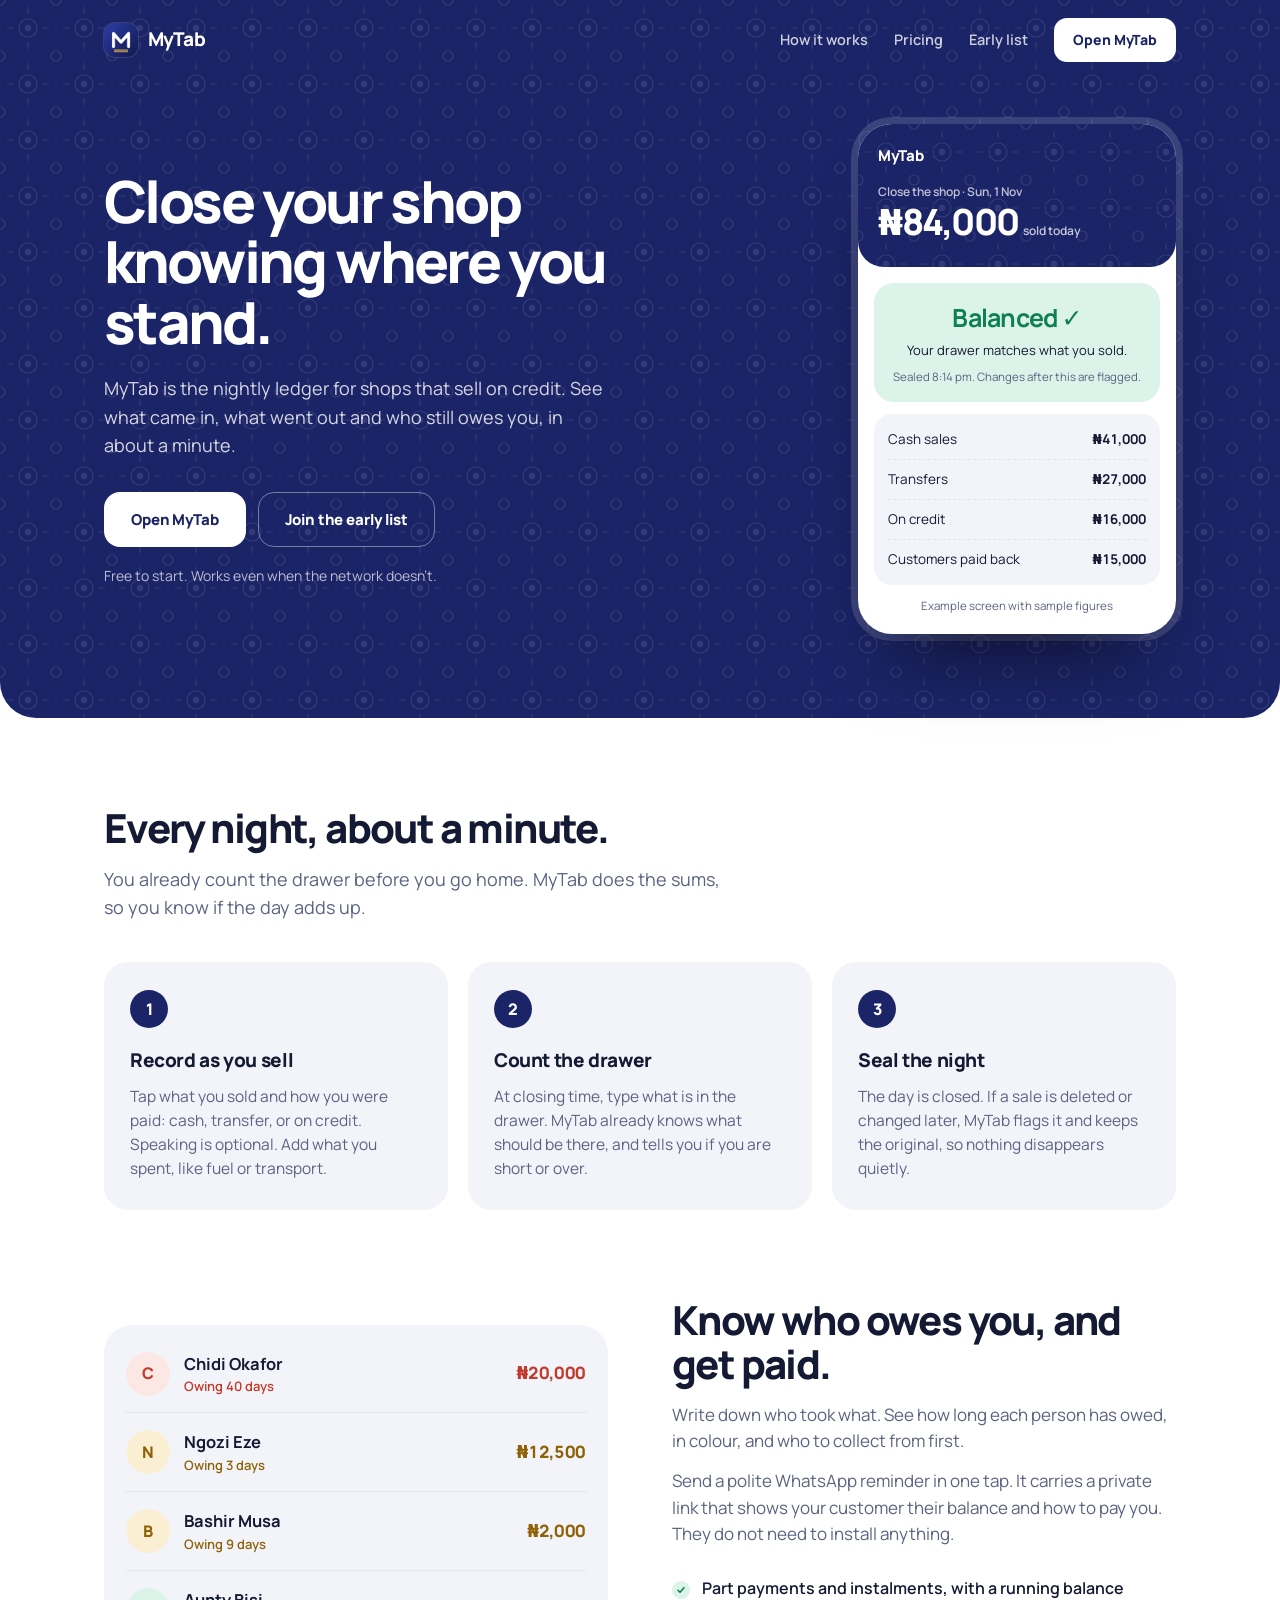
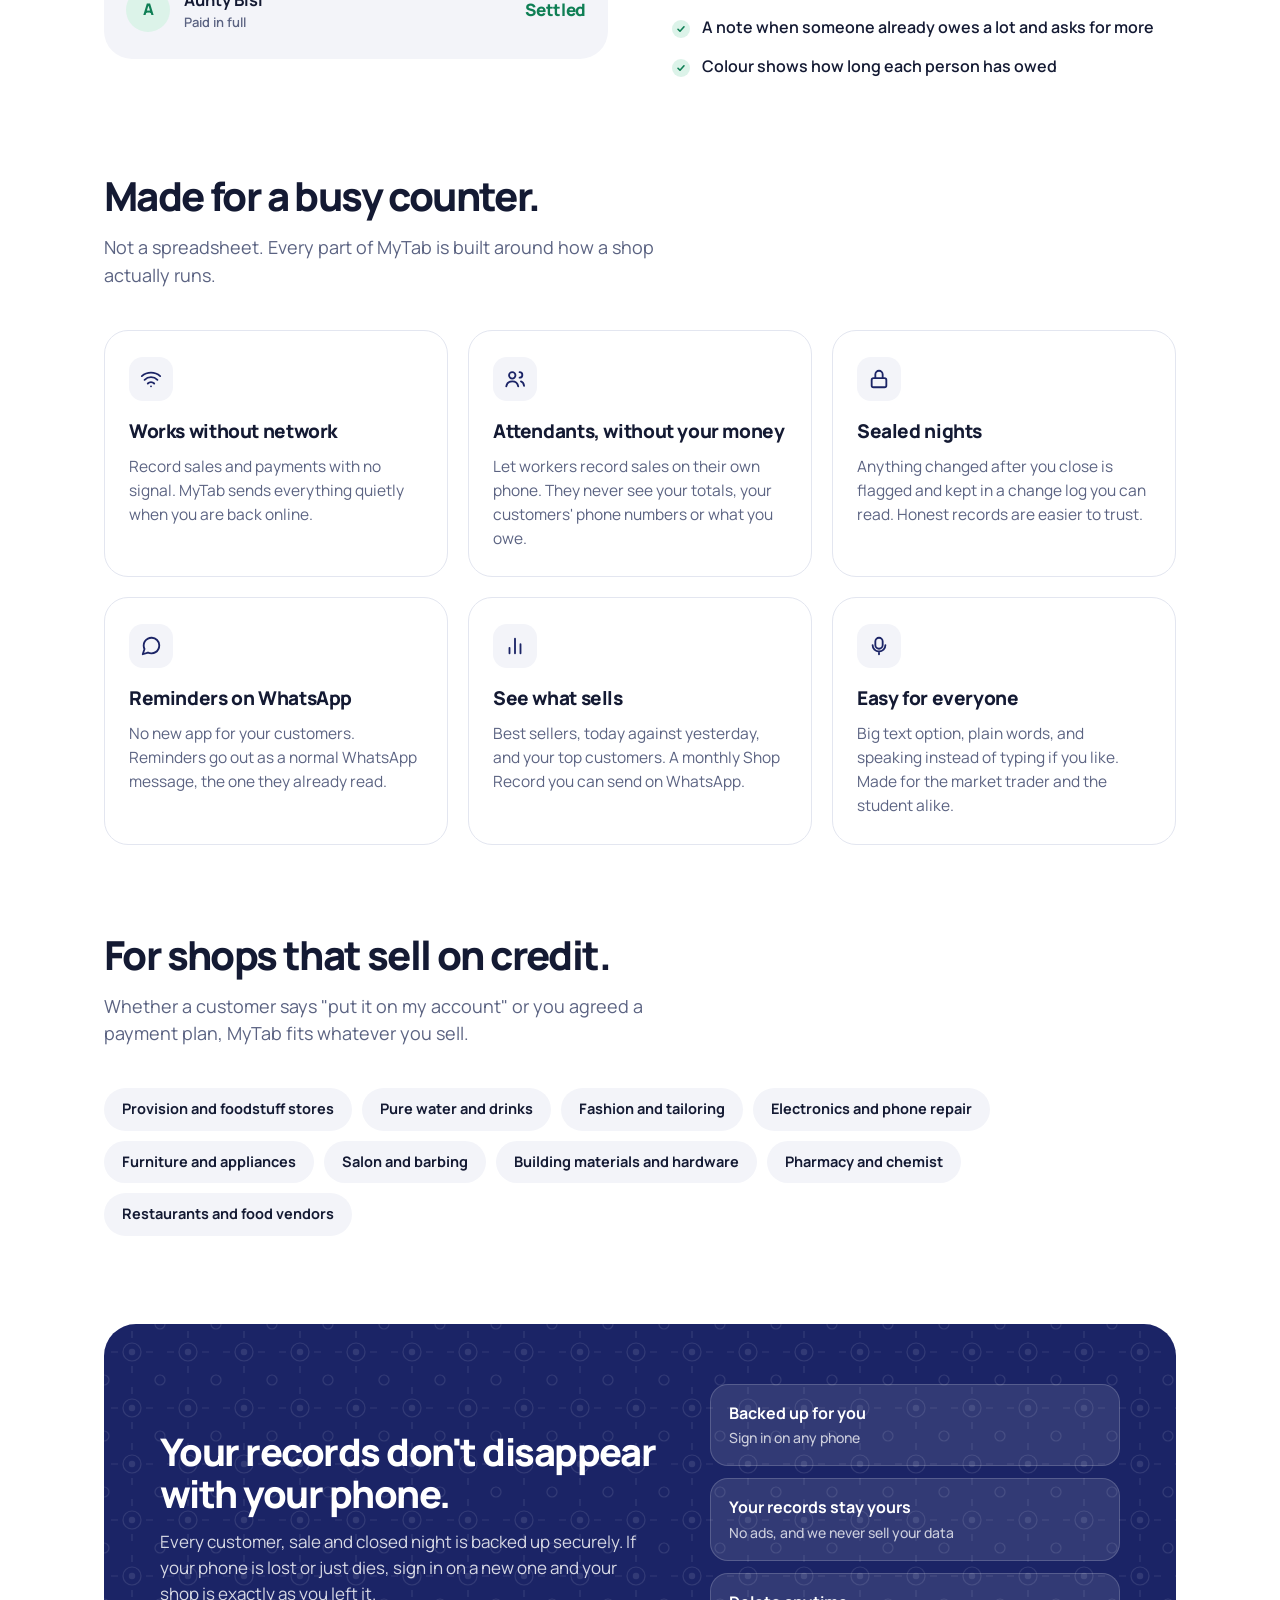
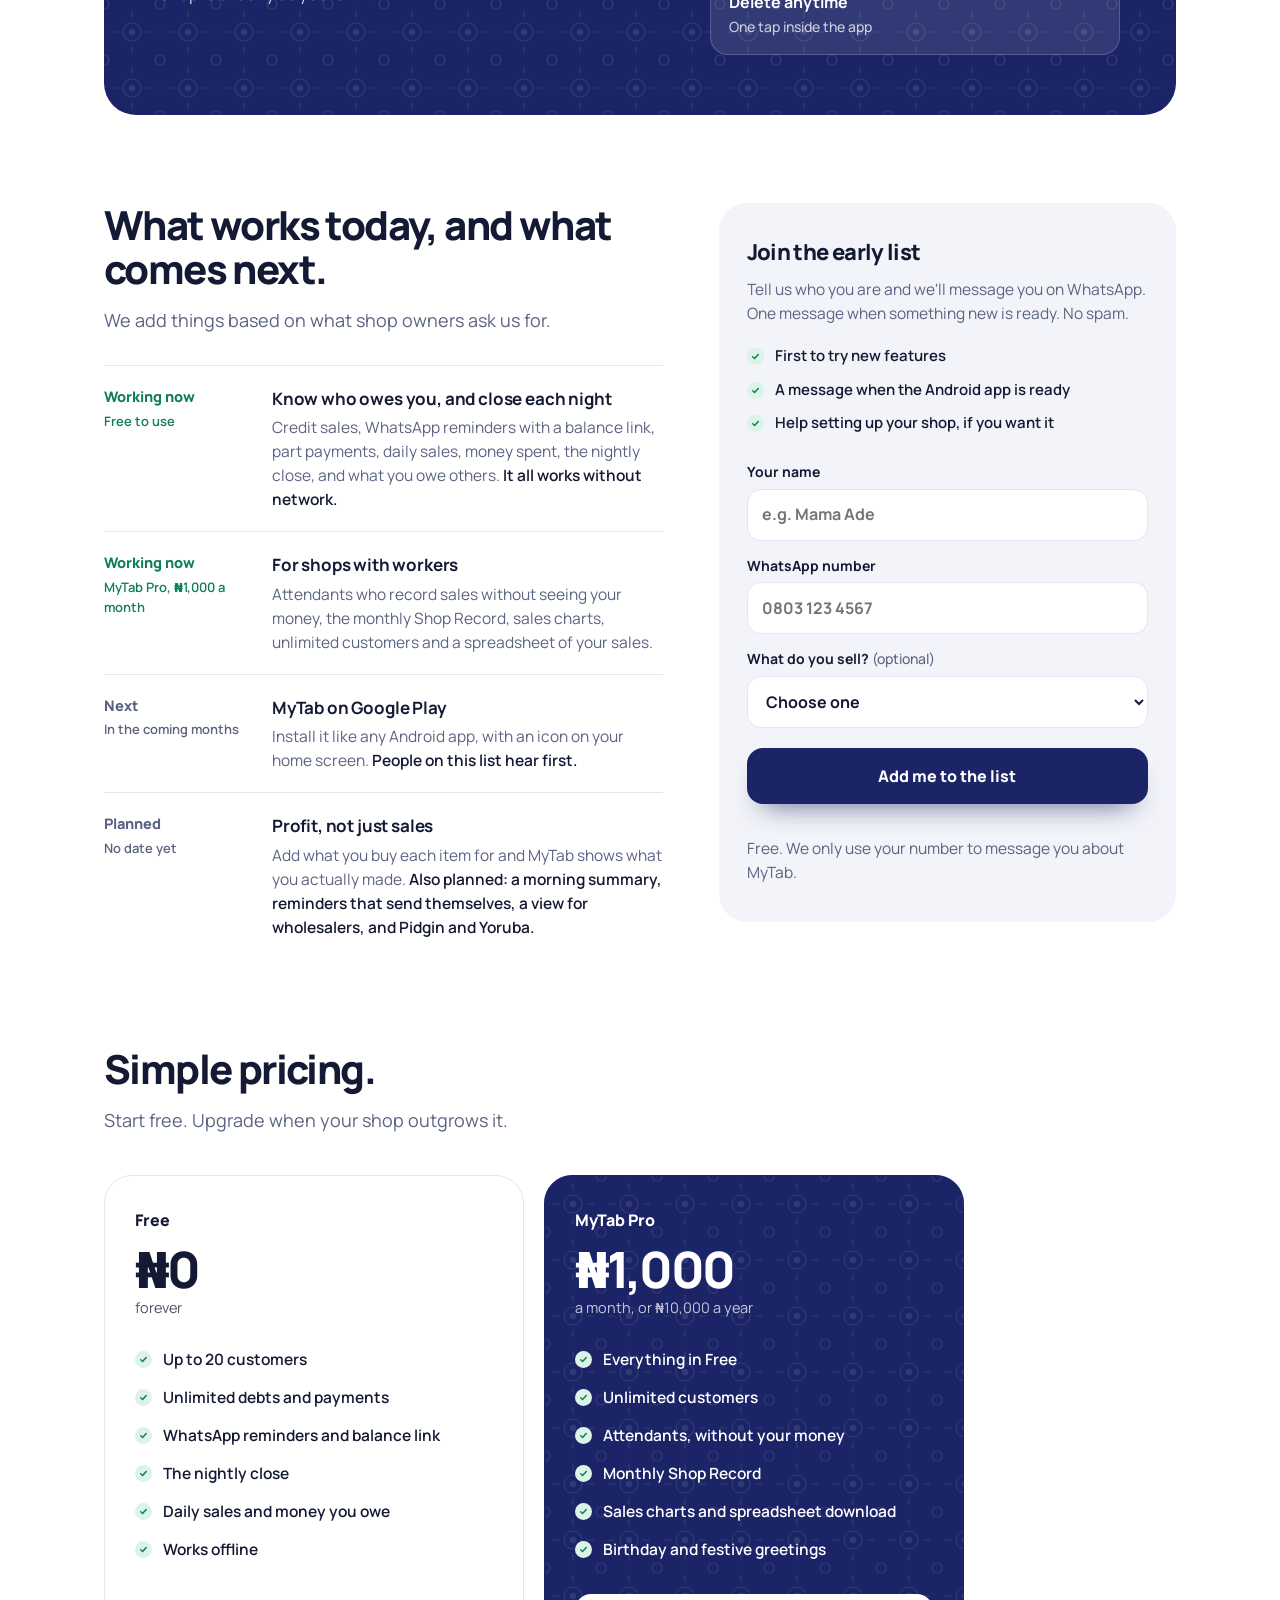
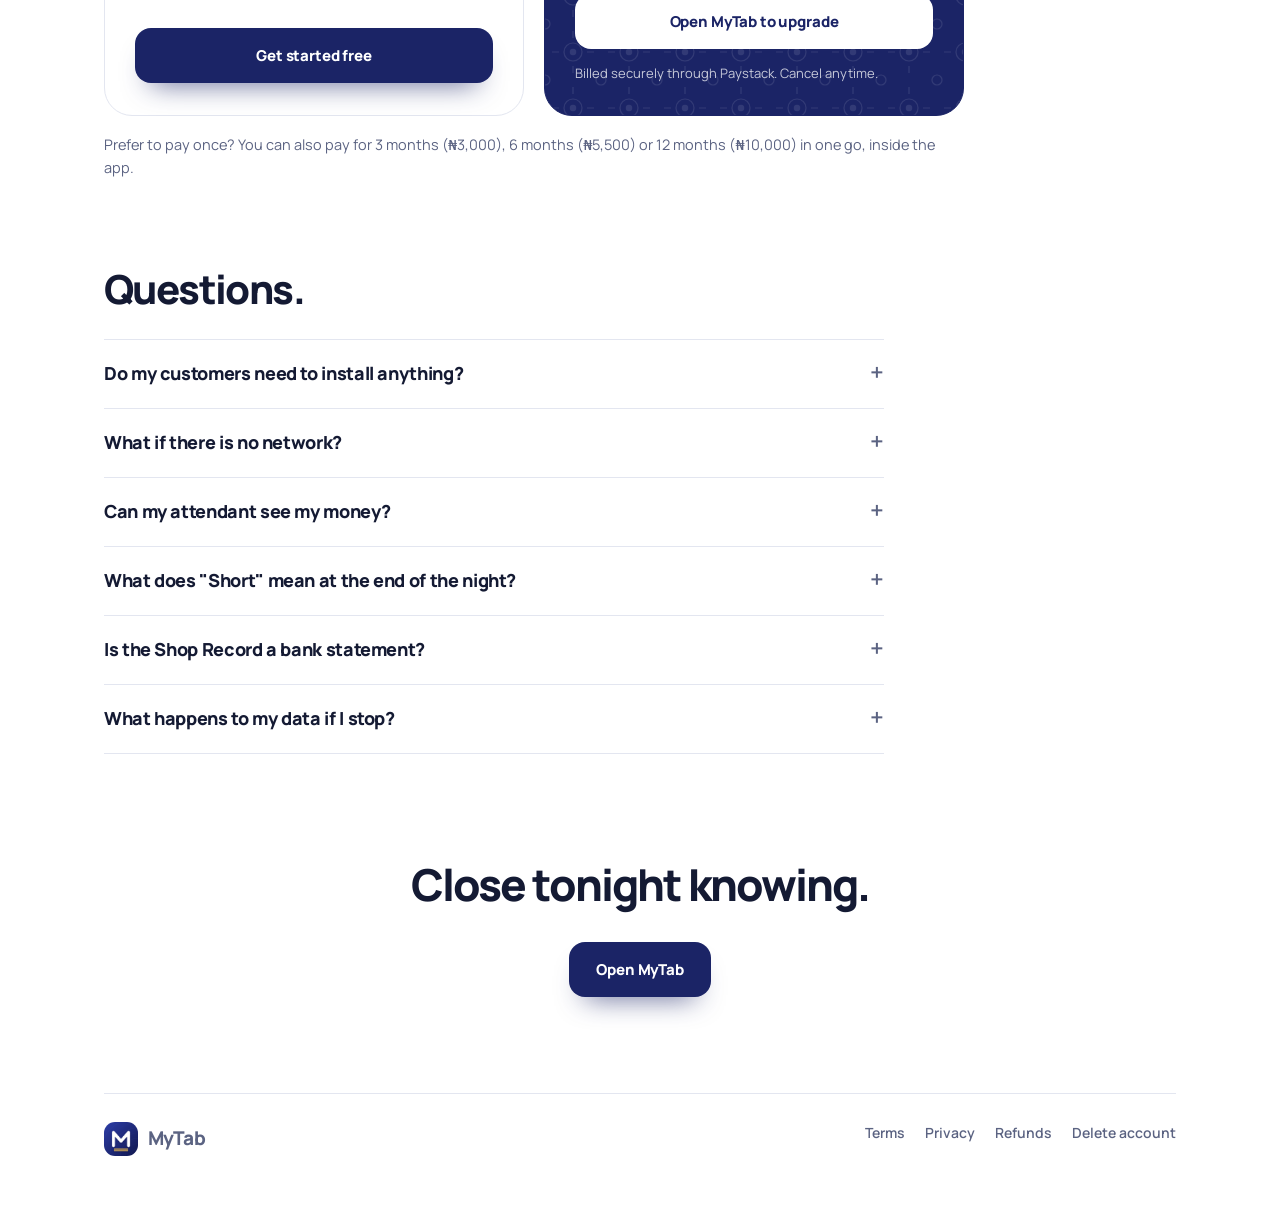
==== commit 5ab6a4ff: "Make MyTab fit like a native app and ship the new icon - App fills the phone edge to edge (dvh, safe" ====
--- a/index.html
+++ b/index.html
@@ -55,7 +55,6 @@
   .dev-row b { font-variant-numeric:tabular-nums; }
   .dev-cap { margin-top:12px; font-size:11.5px; color:var(--ink-soft); text-align:center; }
 
-  .top .tile { background:#fff; background-image:none; color:var(--indigo); }
 
   /* ---------- sections ---------- */
   section { padding:88px 0 0; }
--- a/site.css
+++ b/site.css
@@ -15,7 +15,7 @@
 
 /* brand + nav */
 .brand { display:inline-flex; align-items:center; gap:10px; font-weight:800; font-size:19px; letter-spacing:-.03em; text-decoration:none; }
-.tile { width:34px; height:34px; border-radius:11px; display:grid; place-items:center; background-color:var(--indigo); background-image:var(--pattern); background-size:56px 56px; color:#fff; font-weight:800; font-size:17px; letter-spacing:0; }
+.tile { width:34px; height:34px; border-radius:11px; flex:none; background:var(--indigo) url(app/icon-192.png) center/cover no-repeat; color:transparent; font-size:0; box-shadow:0 0 0 1px rgba(255,255,255,.12); }
 .nav { display:flex; align-items:center; justify-content:space-between; gap:20px; padding:18px 0; }
 .nav-links { display:flex; align-items:center; gap:26px; font-size:14.5px; font-weight:600; color:var(--ink-soft); }
 .nav-links a { text-decoration:none; }
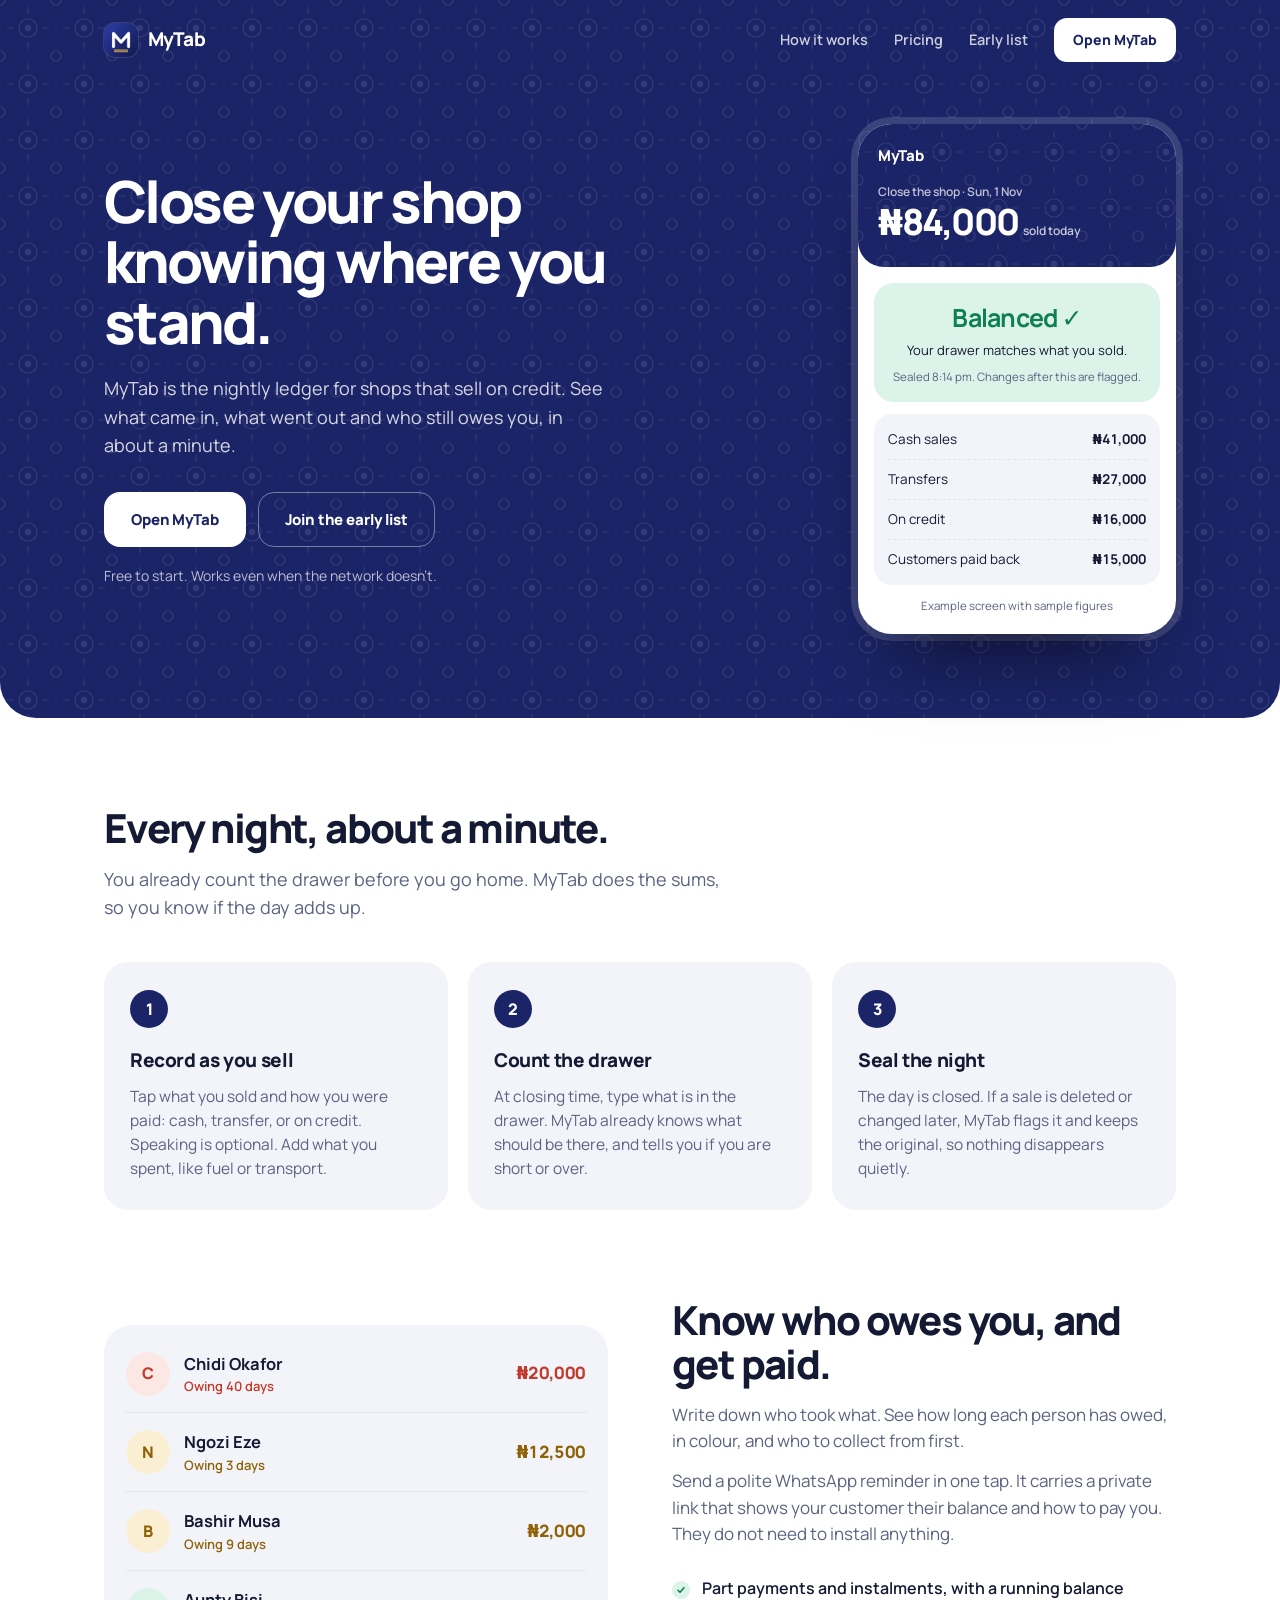
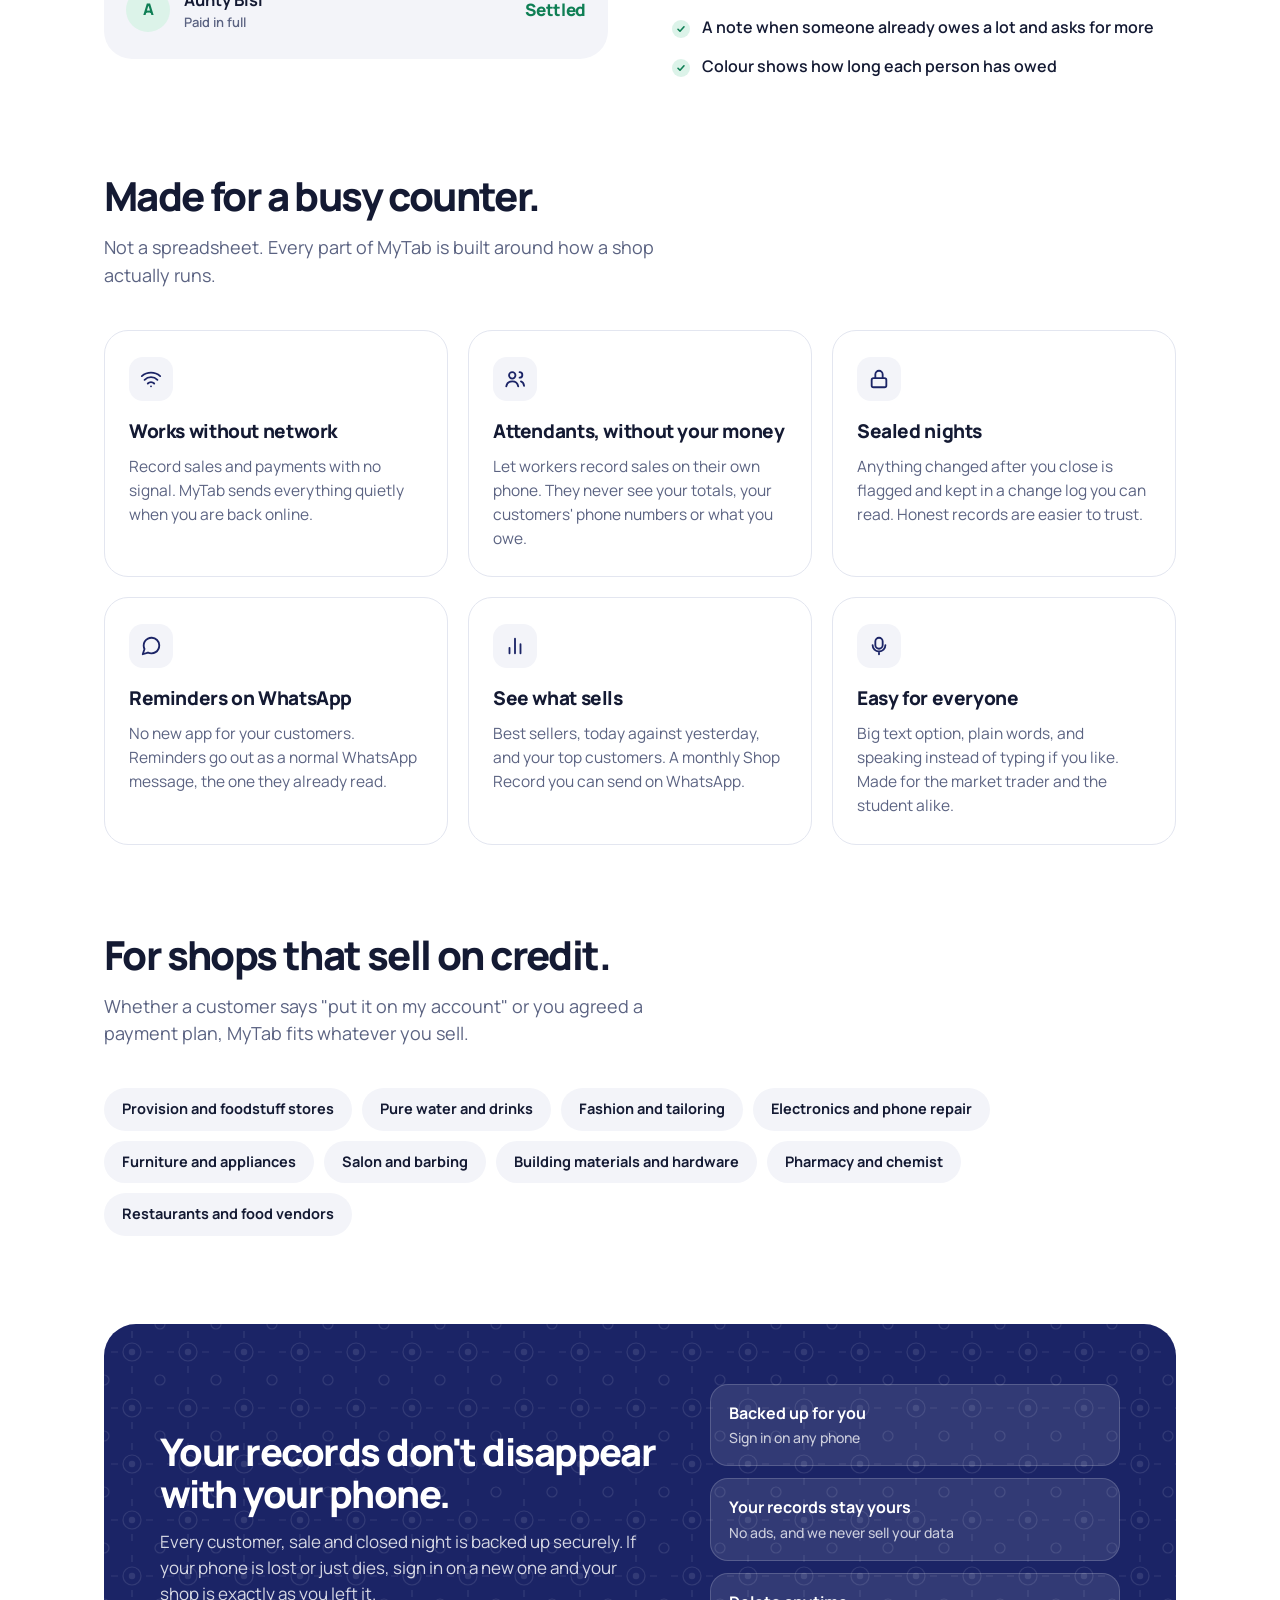
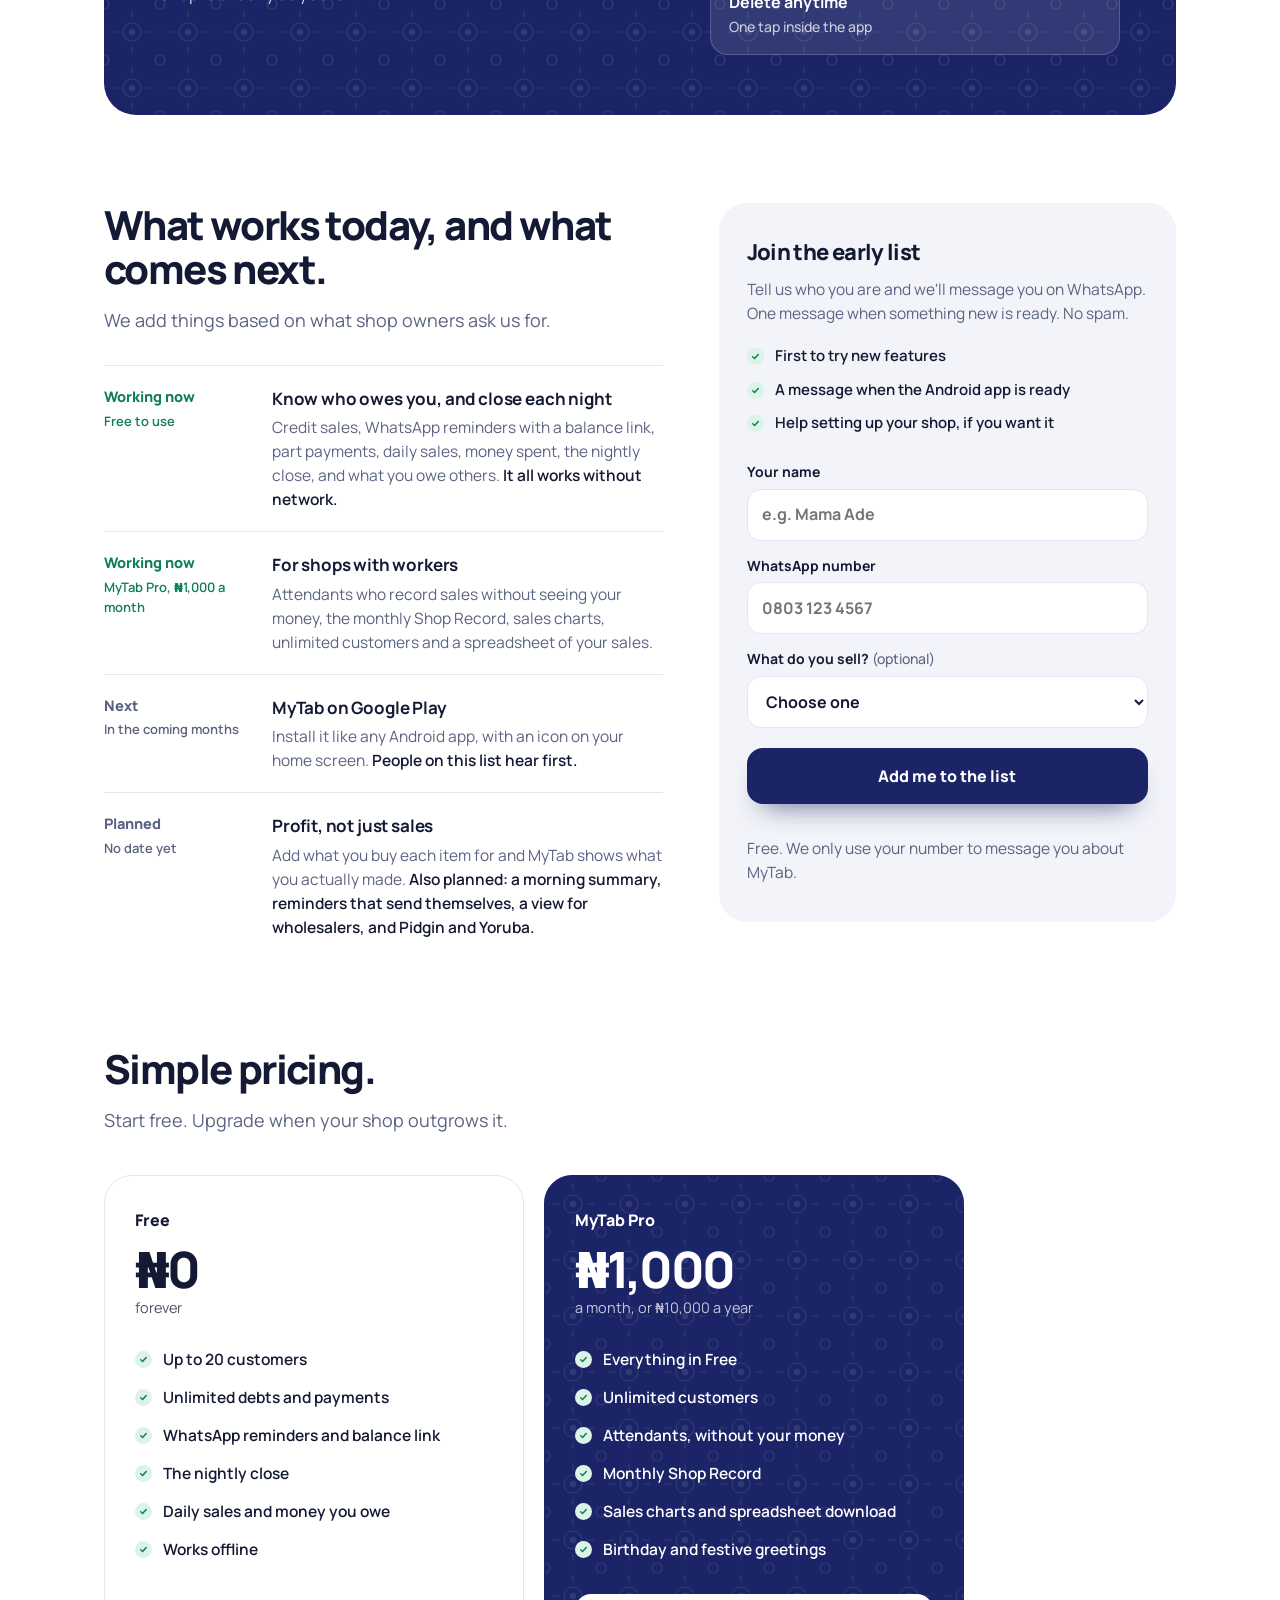
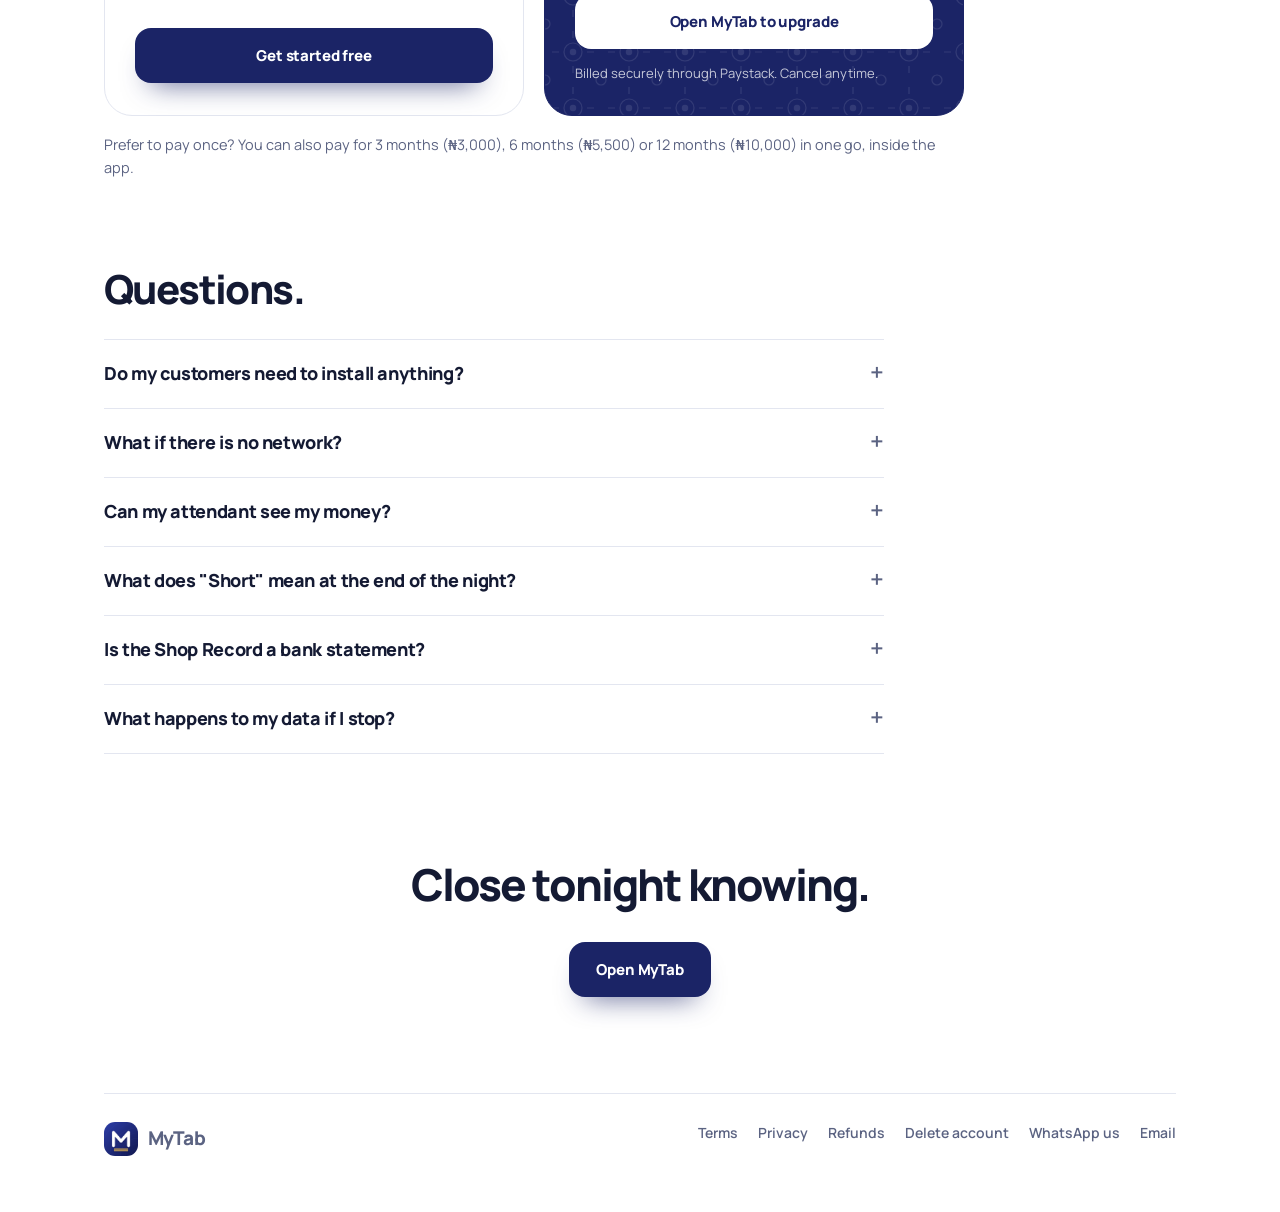
==== commit 8676d10e: "Add support contact (WhatsApp and email) to site and app - Privacy, Terms and Delete-account pages n" ====
--- a/index.html
+++ b/index.html
@@ -390,6 +390,8 @@
       <a href="privacy.html">Privacy</a>
       <a href="terms.html#refunds">Refunds</a>
       <a href="delete-account.html">Delete account</a>
+      <a href="https://wa.me/2347068655350">WhatsApp us</a>
+      <a href="mailto:lawaloyindamolashinaayomi@gmail.com">Email</a>
     </nav>
   </footer>
 </main>
